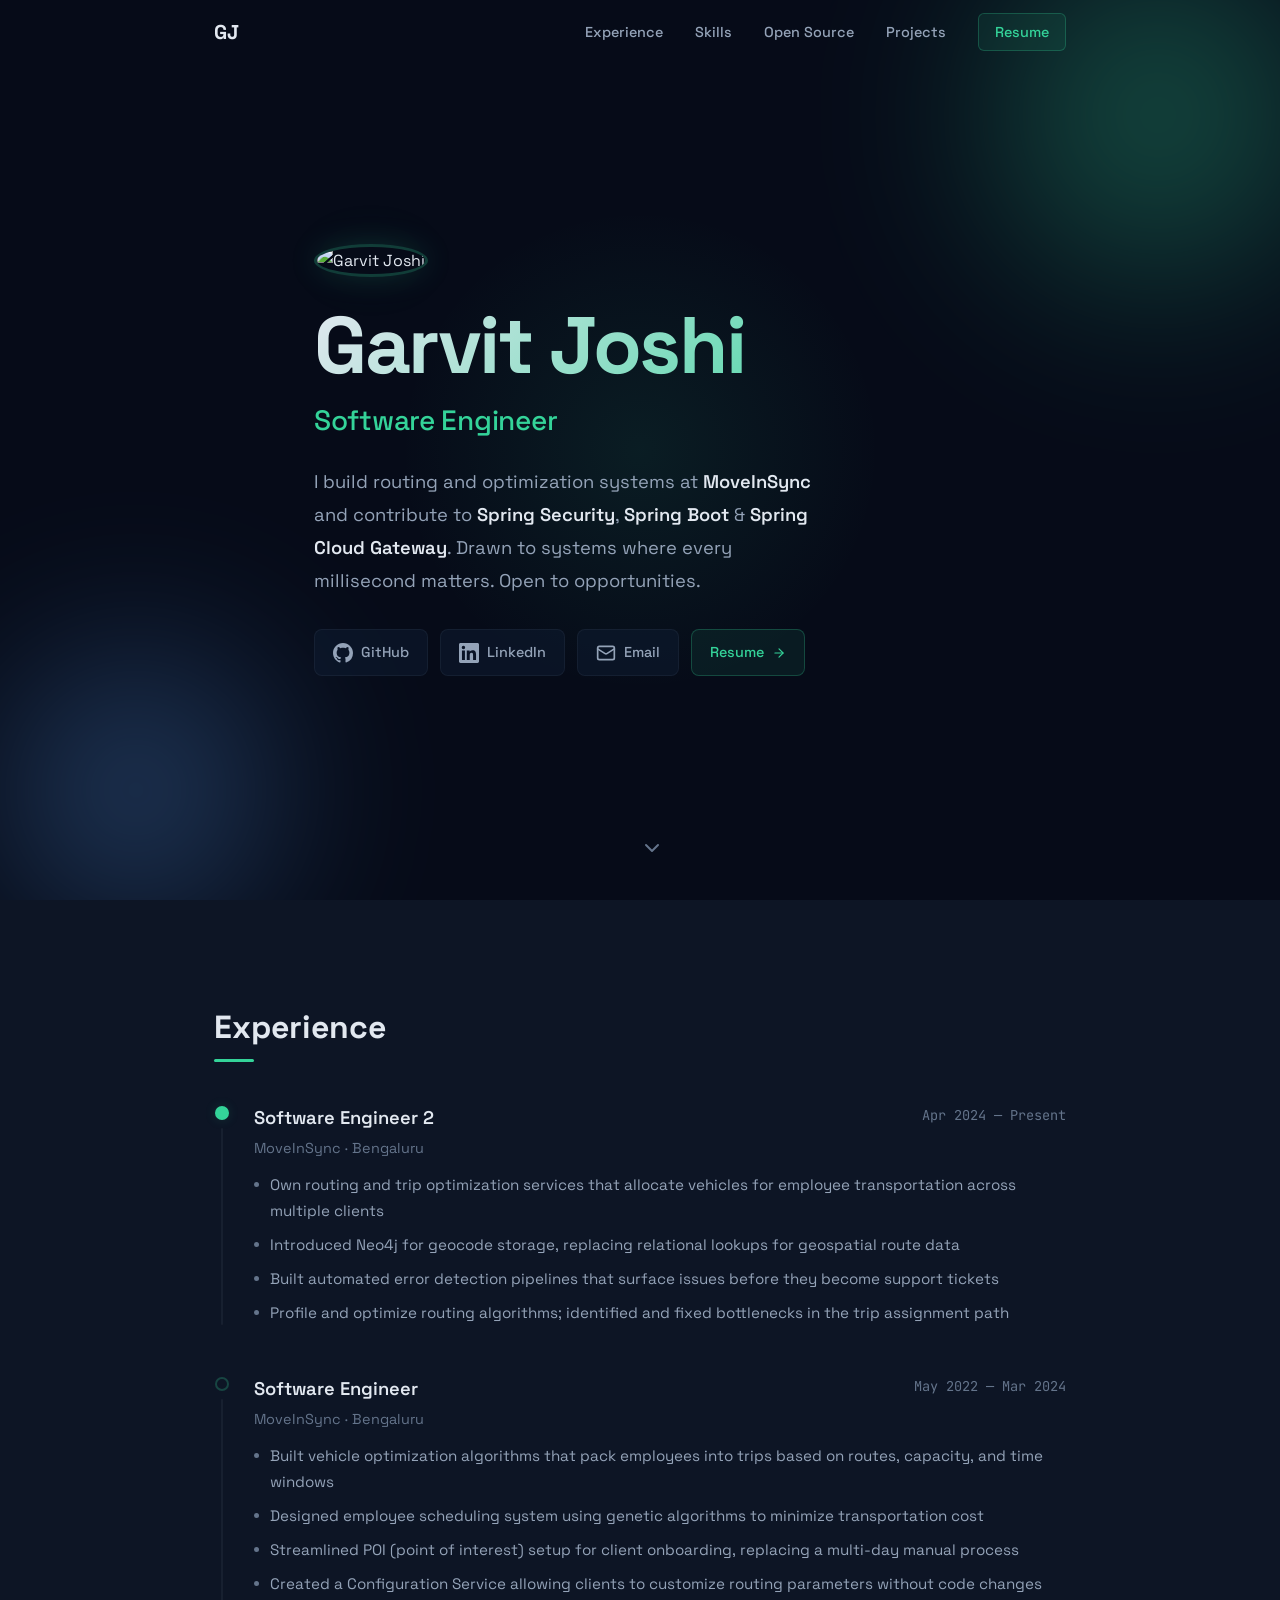
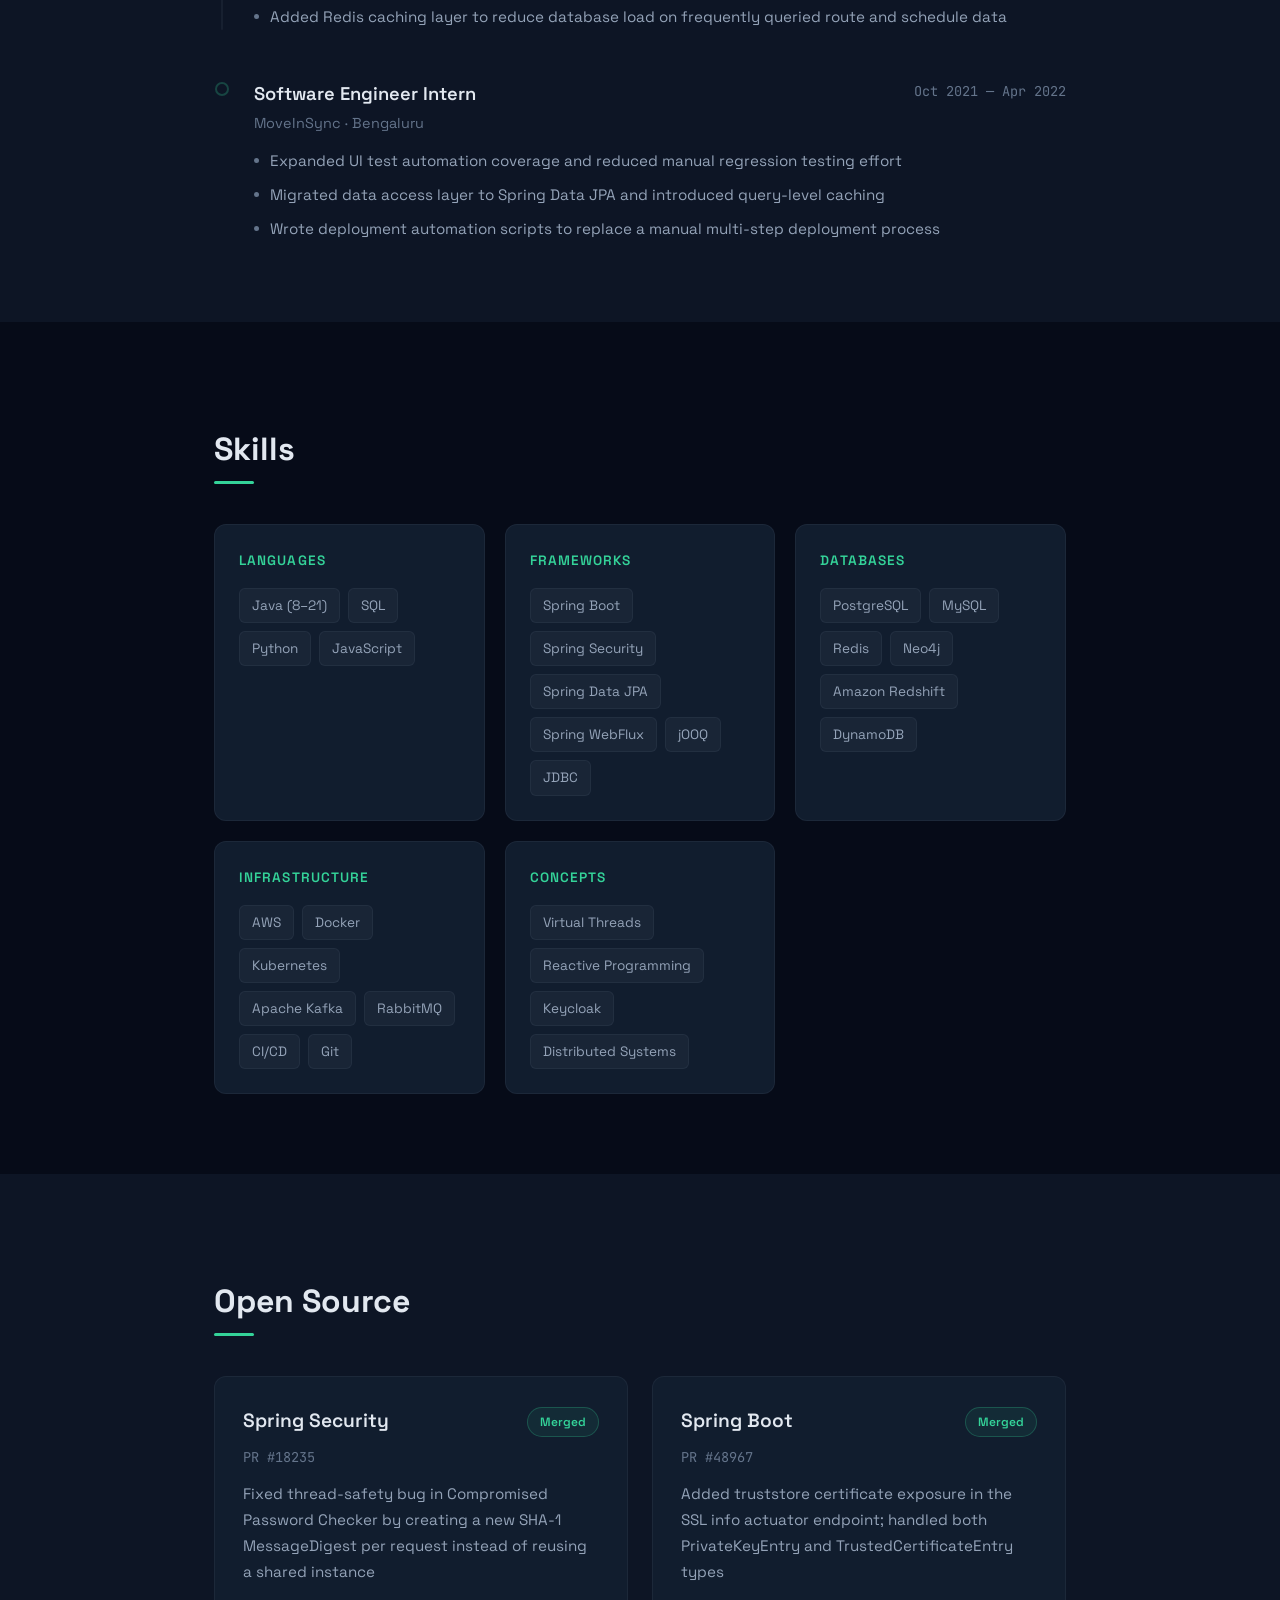
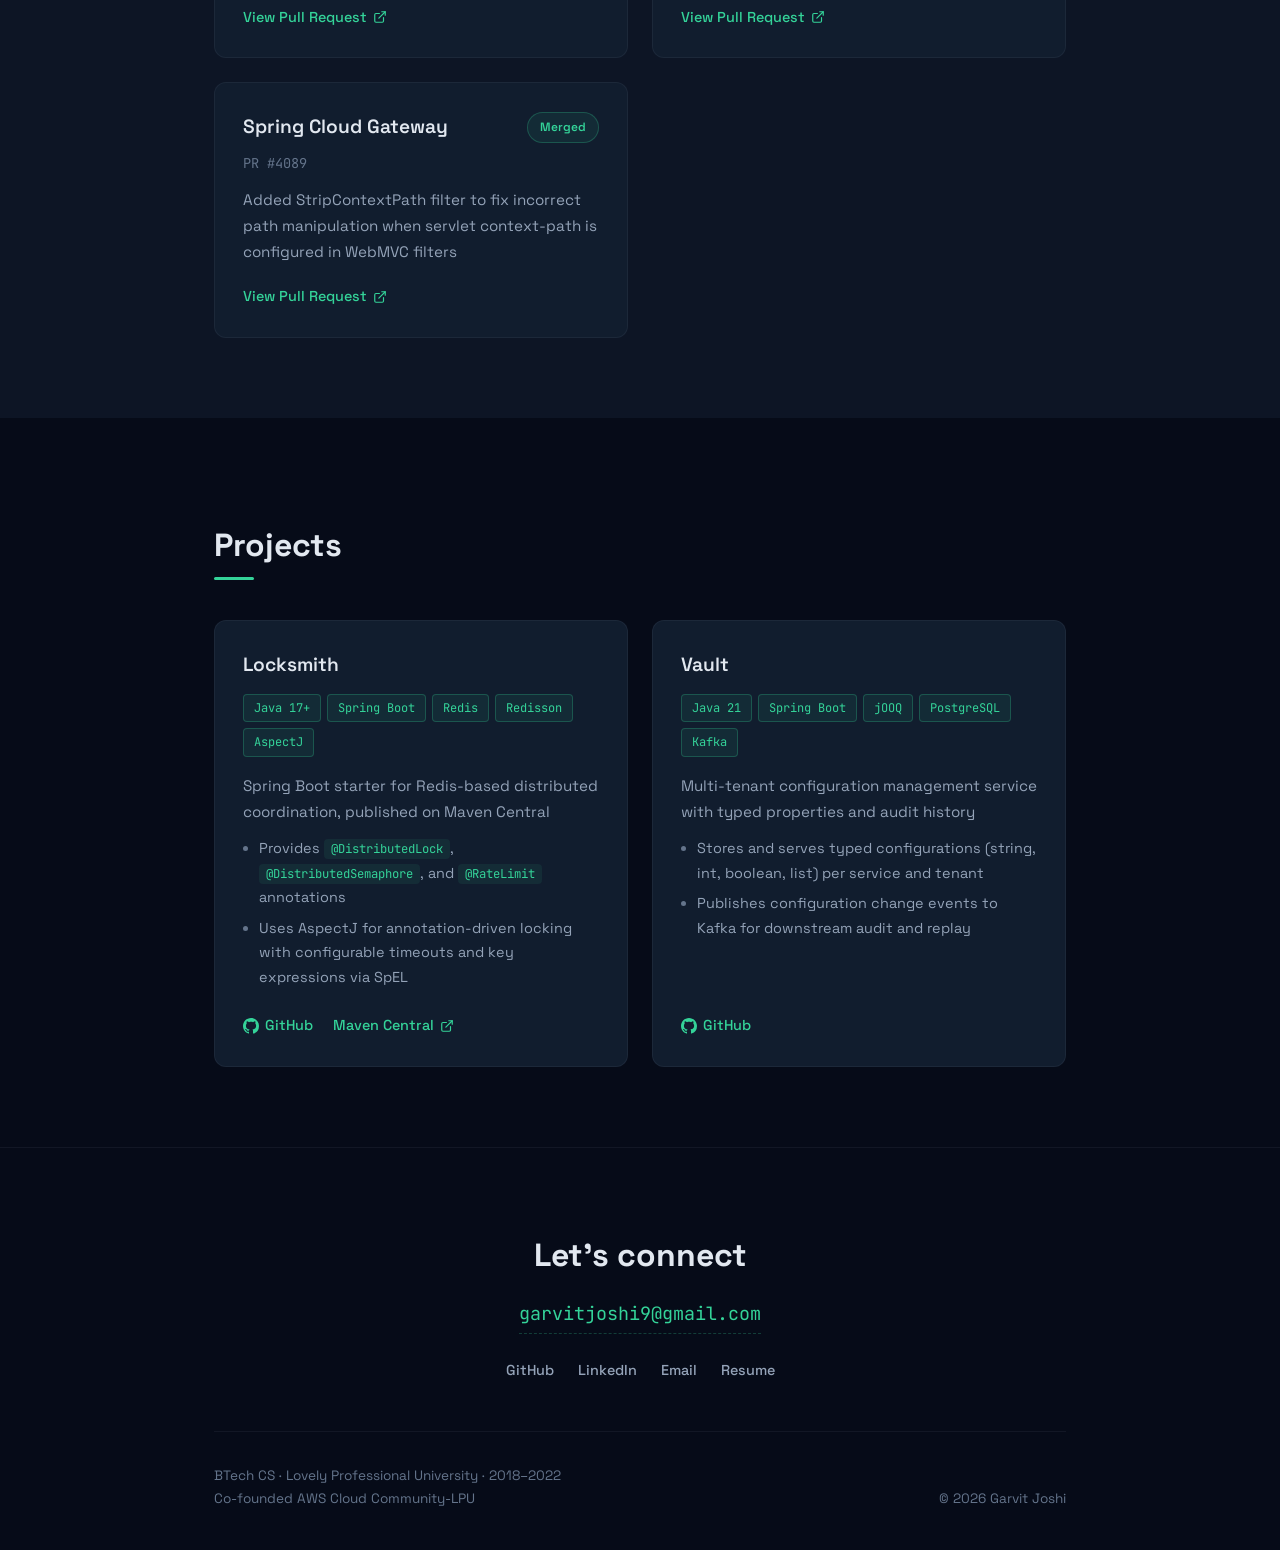
==== index.html @ 8a670320 "Add Spring Cloud Gateway PR #4089 to website and resume Co-Authored-By: Claude Opus 4.6 <noreply@ant" ====
<!DOCTYPE html>
<html lang="en">
<head>
    <meta charset="UTF-8">
    <meta name="viewport" content="width=device-width, initial-scale=1.0">
    <title>Garvit Joshi | Software Engineer</title>
    <meta name="description" content="Software Engineer building routing and optimization systems. Open source contributor to Spring Security, Spring Boot & Spring Cloud Gateway.">
    <meta property="og:title" content="Garvit Joshi | Software Engineer">
    <meta property="og:description" content="Building routing and optimization systems at MoveInSync. Open source contributor to Spring Security, Spring Boot & Spring Cloud Gateway.">
    <meta property="og:type" content="website">
    <meta property="og:url" content="https://garvit-joshi.github.io">
    <link rel="icon" href="images/favicon.svg" type="image/svg+xml">
    <link rel="preconnect" href="https://fonts.googleapis.com">
    <link rel="preconnect" href="https://fonts.gstatic.com" crossorigin>
    <link href="https://fonts.googleapis.com/css2?family=Space+Grotesk:wght@400;500;600;700&family=JetBrains+Mono:wght@400;500&display=swap" rel="stylesheet">
    <link href="/css/Main.css" rel="stylesheet">
</head>
<body>

    <!-- Navigation -->
    <nav id="navbar">
        <div class="nav-inner">
            <a href="#" class="nav-logo">GJ</a>
            <button class="nav-toggle" aria-label="Toggle navigation">
                <span></span>
                <span></span>
                <span></span>
            </button>
            <div class="nav-links">
                <a href="#experience">Experience</a>
                <a href="#skills">Skills</a>
                <a href="#opensource">Open Source</a>
                <a href="#projects">Projects</a>
                <a href="Resume.pdf" class="nav-resume">Resume</a>
            </div>
        </div>
    </nav>

    <!-- Hero -->
    <section id="hero">
        <div class="hero-bg">
            <div class="gradient-orb orb-1"></div>
            <div class="gradient-orb orb-2"></div>
        </div>
        <div class="hero-content">
            <img src="https://avatars.githubusercontent.com/u/55401175?v=4" alt="Garvit Joshi" class="hero-avatar fade-in">
            <h1 class="hero-name fade-in delay-1">Garvit Joshi</h1>
            <h2 class="hero-title fade-in delay-2">Software Engineer</h2>
            <p class="hero-bio fade-in delay-3">
                I build routing and optimization systems at <strong>MoveInSync</strong>
                and contribute to <strong>Spring Security</strong>, <strong>Spring Boot</strong> &amp; <strong>Spring Cloud Gateway</strong>.
                Drawn to systems where every millisecond matters. Open to opportunities.
            </p>
            <div class="hero-links fade-in delay-4">
                <a href="https://github.com/garvit-joshi/" target="_blank" rel="noopener noreferrer" class="hero-link">
                    <svg width="20" height="20" viewBox="0 0 24 24" fill="currentColor"><path d="M12 0C5.37 0 0 5.37 0 12c0 5.31 3.435 9.795 8.205 11.385.6.105.825-.255.825-.57 0-.285-.015-1.23-.015-2.235-3.015.555-3.795-.735-4.035-1.41-.135-.345-.72-1.41-1.23-1.695-.42-.225-1.02-.78-.015-.795.945-.015 1.62.87 1.845 1.23 1.08 1.815 2.805 1.305 3.495.99.105-.78.42-1.305.765-1.605-2.67-.3-5.46-1.335-5.46-5.925 0-1.305.465-2.385 1.23-3.225-.12-.3-.54-1.53.12-3.18 0 0 1.005-.315 3.3 1.23.96-.27 1.98-.405 3-.405s2.04.135 3 .405c2.295-1.56 3.3-1.23 3.3-1.23.66 1.65.24 2.88.12 3.18.765.84 1.23 1.905 1.23 3.225 0 4.605-2.805 5.625-5.475 5.925.435.375.81 1.095.81 2.22 0 1.605-.015 2.895-.015 3.3 0 .315.225.69.825.57A12.02 12.02 0 0024 12c0-6.63-5.37-12-12-12z"/></svg>
                    GitHub
                </a>
                <a href="https://www.linkedin.com/in/garvitjoshi9/" target="_blank" rel="noopener noreferrer" class="hero-link">
                    <svg width="20" height="20" viewBox="0 0 24 24" fill="currentColor"><path d="M20.447 20.452h-3.554v-5.569c0-1.328-.027-3.037-1.852-3.037-1.853 0-2.136 1.445-2.136 2.939v5.667H9.351V9h3.414v1.561h.046c.477-.9 1.637-1.85 3.37-1.85 3.601 0 4.267 2.37 4.267 5.455v6.286zM5.337 7.433a2.062 2.062 0 01-2.063-2.065 2.064 2.064 0 112.063 2.065zm1.782 13.019H3.555V9h3.564v11.452zM22.225 0H1.771C.792 0 0 .774 0 1.729v20.542C0 23.227.792 24 1.771 24h20.451C23.2 24 24 23.227 24 22.271V1.729C24 .774 23.2 0 22.222 0h.003z"/></svg>
                    LinkedIn
                </a>
                <a href="mailto:garvitjoshi9@gmail.com" class="hero-link">
                    <svg width="20" height="20" viewBox="0 0 24 24" fill="none" stroke="currentColor" stroke-width="2" stroke-linecap="round" stroke-linejoin="round"><rect x="2" y="4" width="20" height="16" rx="2"/><path d="m22 7-8.97 5.7a1.94 1.94 0 01-2.06 0L2 7"/></svg>
                    Email
                </a>
                <a href="Resume.pdf" class="hero-link hero-link-accent">
                    Resume
                    <svg width="14" height="14" viewBox="0 0 24 24" fill="none" stroke="currentColor" stroke-width="2" stroke-linecap="round" stroke-linejoin="round"><line x1="5" y1="12" x2="19" y2="12"/><polyline points="12 5 19 12 12 19"/></svg>
                </a>
            </div>
        </div>
        <a href="#experience" class="scroll-indicator fade-in delay-5" aria-label="Scroll down">
            <svg width="24" height="24" viewBox="0 0 24 24" fill="none" stroke="currentColor" stroke-width="2" stroke-linecap="round" stroke-linejoin="round"><polyline points="6 9 12 15 18 9"/></svg>
        </a>
    </section>

    <!-- Experience -->
    <section id="experience">
        <div class="section-inner">
            <h2 class="section-title reveal">Experience</h2>
            <div class="timeline">
                <div class="timeline-item reveal">
                    <div class="timeline-marker">
                        <div class="timeline-dot active"></div>
                        <div class="timeline-line"></div>
                    </div>
                    <div class="timeline-content">
                        <div class="timeline-header">
                            <div>
                                <h3>Software Engineer 2</h3>
                                <p class="timeline-company">MoveInSync &middot; Bengaluru</p>
                            </div>
                            <span class="timeline-date">Apr 2024 &mdash; Present</span>
                        </div>
                        <ul>
                            <li>Own routing and trip optimization services that allocate vehicles for employee transportation across multiple clients</li>
                            <li>Introduced Neo4j for geocode storage, replacing relational lookups for geospatial route data</li>
                            <li>Built automated error detection pipelines that surface issues before they become support tickets</li>
                            <li>Profile and optimize routing algorithms; identified and fixed bottlenecks in the trip assignment path</li>
                        </ul>
                    </div>
                </div>

                <div class="timeline-item reveal">
                    <div class="timeline-marker">
                        <div class="timeline-dot"></div>
                        <div class="timeline-line"></div>
                    </div>
                    <div class="timeline-content">
                        <div class="timeline-header">
                            <div>
                                <h3>Software Engineer</h3>
                                <p class="timeline-company">MoveInSync &middot; Bengaluru</p>
                            </div>
                            <span class="timeline-date">May 2022 &mdash; Mar 2024</span>
                        </div>
                        <ul>
                            <li>Built vehicle optimization algorithms that pack employees into trips based on routes, capacity, and time windows</li>
                            <li>Designed employee scheduling system using genetic algorithms to minimize transportation cost</li>
                            <li>Streamlined POI (point of interest) setup for client onboarding, replacing a multi-day manual process</li>
                            <li>Created a Configuration Service allowing clients to customize routing parameters without code changes</li>
                            <li>Added Redis caching layer to reduce database load on frequently queried route and schedule data</li>
                        </ul>
                    </div>
                </div>

                <div class="timeline-item reveal">
                    <div class="timeline-marker">
                        <div class="timeline-dot"></div>
                    </div>
                    <div class="timeline-content">
                        <div class="timeline-header">
                            <div>
                                <h3>Software Engineer Intern</h3>
                                <p class="timeline-company">MoveInSync &middot; Bengaluru</p>
                            </div>
                            <span class="timeline-date">Oct 2021 &mdash; Apr 2022</span>
                        </div>
                        <ul>
                            <li>Expanded UI test automation coverage and reduced manual regression testing effort</li>
                            <li>Migrated data access layer to Spring Data JPA and introduced query-level caching</li>
                            <li>Wrote deployment automation scripts to replace a manual multi-step deployment process</li>
                        </ul>
                    </div>
                </div>
            </div>
        </div>
    </section>

    <!-- Skills -->
    <section id="skills">
        <div class="section-inner">
            <h2 class="section-title reveal">Skills</h2>
            <div class="skills-grid">
                <div class="skill-card reveal">
                    <h3>Languages</h3>
                    <div class="skill-tags">
                        <span>Java (8&ndash;21)</span>
                        <span>SQL</span>
                        <span>Python</span>
                        <span>JavaScript</span>
                    </div>
                </div>
                <div class="skill-card reveal">
                    <h3>Frameworks</h3>
                    <div class="skill-tags">
                        <span>Spring Boot</span>
                        <span>Spring Security</span>
                        <span>Spring Data JPA</span>
                        <span>Spring WebFlux</span>
                        <span>jOOQ</span>
                        <span>JDBC</span>
                    </div>
                </div>
                <div class="skill-card reveal">
                    <h3>Databases</h3>
                    <div class="skill-tags">
                        <span>PostgreSQL</span>
                        <span>MySQL</span>
                        <span>Redis</span>
                        <span>Neo4j</span>
                        <span>Amazon Redshift</span>
                        <span>DynamoDB</span>
                    </div>
                </div>
                <div class="skill-card reveal">
                    <h3>Infrastructure</h3>
                    <div class="skill-tags">
                        <span>AWS</span>
                        <span>Docker</span>
                        <span>Kubernetes</span>
                        <span>Apache Kafka</span>
                        <span>RabbitMQ</span>
                        <span>CI/CD</span>
                        <span>Git</span>
                    </div>
                </div>
                <div class="skill-card reveal">
                    <h3>Concepts</h3>
                    <div class="skill-tags">
                        <span>Virtual Threads</span>
                        <span>Reactive Programming</span>
                        <span>Keycloak</span>
                        <span>Distributed Systems</span>
                    </div>
                </div>
            </div>
        </div>
    </section>

    <!-- Open Source -->
    <section id="opensource">
        <div class="section-inner">
            <h2 class="section-title reveal">Open Source</h2>
            <div class="oss-grid">
                <div class="oss-card reveal">
                    <div class="oss-header">
                        <h3>Spring Security</h3>
                        <span class="badge badge-merged">Merged</span>
                    </div>
                    <p class="oss-pr">PR #18235</p>
                    <p class="oss-desc">Fixed thread-safety bug in Compromised Password Checker by creating a new SHA-1 MessageDigest per request instead of reusing a shared instance</p>
                    <a href="https://github.com/spring-projects/spring-security/pull/18235" target="_blank" rel="noopener noreferrer" class="card-link">
                        View Pull Request
                        <svg width="14" height="14" viewBox="0 0 24 24" fill="none" stroke="currentColor" stroke-width="2" stroke-linecap="round" stroke-linejoin="round"><path d="M18 13v6a2 2 0 01-2 2H5a2 2 0 01-2-2V8a2 2 0 012-2h6"/><polyline points="15 3 21 3 21 9"/><line x1="10" y1="14" x2="21" y2="3"/></svg>
                    </a>
                </div>
                <div class="oss-card reveal">
                    <div class="oss-header">
                        <h3>Spring Boot</h3>
                        <span class="badge badge-merged">Merged</span>
                    </div>
                    <p class="oss-pr">PR #48967</p>
                    <p class="oss-desc">Added truststore certificate exposure in the SSL info actuator endpoint; handled both PrivateKeyEntry and TrustedCertificateEntry types</p>
                    <a href="https://github.com/spring-projects/spring-boot/pull/48967" target="_blank" rel="noopener noreferrer" class="card-link">
                        View Pull Request
                        <svg width="14" height="14" viewBox="0 0 24 24" fill="none" stroke="currentColor" stroke-width="2" stroke-linecap="round" stroke-linejoin="round"><path d="M18 13v6a2 2 0 01-2 2H5a2 2 0 01-2-2V8a2 2 0 012-2h6"/><polyline points="15 3 21 3 21 9"/><line x1="10" y1="14" x2="21" y2="3"/></svg>
                    </a>
                </div>
                <div class="oss-card reveal">
                    <div class="oss-header">
                        <h3>Spring Cloud Gateway</h3>
                        <span class="badge badge-merged">Merged</span>
                    </div>
                    <p class="oss-pr">PR #4089</p>
                    <p class="oss-desc">Added StripContextPath filter to fix incorrect path manipulation when servlet context-path is configured in WebMVC filters</p>
                    <a href="https://github.com/spring-cloud/spring-cloud-gateway/pull/4089" target="_blank" rel="noopener noreferrer" class="card-link">
                        View Pull Request
                        <svg width="14" height="14" viewBox="0 0 24 24" fill="none" stroke="currentColor" stroke-width="2" stroke-linecap="round" stroke-linejoin="round"><path d="M18 13v6a2 2 0 01-2 2H5a2 2 0 01-2-2V8a2 2 0 012-2h6"/><polyline points="15 3 21 3 21 9"/><line x1="10" y1="14" x2="21" y2="3"/></svg>
                    </a>
                </div>
            </div>
        </div>
    </section>

    <!-- Projects -->
    <section id="projects">
        <div class="section-inner">
            <h2 class="section-title reveal">Projects</h2>
            <div class="projects-grid">
                <div class="project-card reveal">
                    <h3>Locksmith</h3>
                    <div class="project-tech">
                        <span>Java 17+</span>
                        <span>Spring Boot</span>
                        <span>Redis</span>
                        <span>Redisson</span>
                        <span>AspectJ</span>
                    </div>
                    <p>Spring Boot starter for Redis-based distributed coordination, published on Maven Central</p>
                    <ul>
                        <li>Provides <code>@DistributedLock</code>, <code>@DistributedSemaphore</code>, and <code>@RateLimit</code> annotations</li>
                        <li>Uses AspectJ for annotation-driven locking with configurable timeouts and key expressions via SpEL</li>
                    </ul>
                    <div class="project-links">
                        <a href="https://github.com/riido-git/locksmith" target="_blank" rel="noopener noreferrer" class="card-link">
                            <svg width="16" height="16" viewBox="0 0 24 24" fill="currentColor"><path d="M12 0C5.37 0 0 5.37 0 12c0 5.31 3.435 9.795 8.205 11.385.6.105.825-.255.825-.57 0-.285-.015-1.23-.015-2.235-3.015.555-3.795-.735-4.035-1.41-.135-.345-.72-1.41-1.23-1.695-.42-.225-1.02-.78-.015-.795.945-.015 1.62.87 1.845 1.23 1.08 1.815 2.805 1.305 3.495.99.105-.78.42-1.305.765-1.605-2.67-.3-5.46-1.335-5.46-5.925 0-1.305.465-2.385 1.23-3.225-.12-.3-.54-1.53.12-3.18 0 0 1.005-.315 3.3 1.23.96-.27 1.98-.405 3-.405s2.04.135 3 .405c2.295-1.56 3.3-1.23 3.3-1.23.66 1.65.24 2.88.12 3.18.765.84 1.23 1.905 1.23 3.225 0 4.605-2.805 5.625-5.475 5.925.435.375.81 1.095.81 2.22 0 1.605-.015 2.895-.015 3.3 0 .315.225.69.825.57A12.02 12.02 0 0024 12c0-6.63-5.37-12-12-12z"/></svg>
                            GitHub
                        </a>
                        <a href="https://central.sonatype.com/artifact/in.riido/locksmith-spring-boot-starter" target="_blank" rel="noopener noreferrer" class="card-link">
                            Maven Central
                            <svg width="14" height="14" viewBox="0 0 24 24" fill="none" stroke="currentColor" stroke-width="2" stroke-linecap="round" stroke-linejoin="round"><path d="M18 13v6a2 2 0 01-2 2H5a2 2 0 01-2-2V8a2 2 0 012-2h6"/><polyline points="15 3 21 3 21 9"/><line x1="10" y1="14" x2="21" y2="3"/></svg>
                        </a>
                    </div>
                </div>

                <div class="project-card reveal">
                    <h3>Vault</h3>
                    <div class="project-tech">
                        <span>Java 21</span>
                        <span>Spring Boot</span>
                        <span>jOOQ</span>
                        <span>PostgreSQL</span>
                        <span>Kafka</span>
                    </div>
                    <p>Multi-tenant configuration management service with typed properties and audit history</p>
                    <ul>
                        <li>Stores and serves typed configurations (string, int, boolean, list) per service and tenant</li>
                        <li>Publishes configuration change events to Kafka for downstream audit and replay</li>
                    </ul>
                    <div class="project-links">
                        <a href="https://github.com/student-flow/vault" target="_blank" rel="noopener noreferrer" class="card-link">
                            <svg width="16" height="16" viewBox="0 0 24 24" fill="currentColor"><path d="M12 0C5.37 0 0 5.37 0 12c0 5.31 3.435 9.795 8.205 11.385.6.105.825-.255.825-.57 0-.285-.015-1.23-.015-2.235-3.015.555-3.795-.735-4.035-1.41-.135-.345-.72-1.41-1.23-1.695-.42-.225-1.02-.78-.015-.795.945-.015 1.62.87 1.845 1.23 1.08 1.815 2.805 1.305 3.495.99.105-.78.42-1.305.765-1.605-2.67-.3-5.46-1.335-5.46-5.925 0-1.305.465-2.385 1.23-3.225-.12-.3-.54-1.53.12-3.18 0 0 1.005-.315 3.3 1.23.96-.27 1.98-.405 3-.405s2.04.135 3 .405c2.295-1.56 3.3-1.23 3.3-1.23.66 1.65.24 2.88.12 3.18.765.84 1.23 1.905 1.23 3.225 0 4.605-2.805 5.625-5.475 5.925.435.375.81 1.095.81 2.22 0 1.605-.015 2.895-.015 3.3 0 .315.225.69.825.57A12.02 12.02 0 0024 12c0-6.63-5.37-12-12-12z"/></svg>
                            GitHub
                        </a>
                    </div>
                </div>
            </div>
        </div>
    </section>

    <!-- Footer -->
    <footer>
        <div class="section-inner">
            <div class="footer-content reveal">
                <h2>Let's connect</h2>
                <a href="mailto:garvitjoshi9@gmail.com" class="footer-email">garvitjoshi9@gmail.com</a>
                <div class="footer-links">
                    <a href="https://github.com/garvit-joshi/" target="_blank" rel="noopener noreferrer">GitHub</a>
                    <a href="https://www.linkedin.com/in/garvitjoshi9/" target="_blank" rel="noopener noreferrer">LinkedIn</a>
                    <a href="mailto:garvitjoshi9@gmail.com">Email</a>
                    <a href="Resume.pdf">Resume</a>
                </div>
            </div>
            <div class="footer-bottom reveal">
                <div class="footer-info">
                    <p>BTech CS &middot; Lovely Professional University &middot; 2018&ndash;2022</p>
                    <p>Co-founded AWS Cloud Community-LPU</p>
                </div>
                <p class="footer-copy">&copy; 2026 Garvit Joshi</p>
            </div>
        </div>
    </footer>

    <script>
    document.addEventListener('DOMContentLoaded', () => {
        // Scroll-triggered reveal animations
        const observer = new IntersectionObserver((entries) => {
            entries.forEach((entry, i) => {
                if (entry.isIntersecting) {
                    entry.target.style.transitionDelay = `${i * 0.05}s`;
                    entry.target.classList.add('revealed');
                    observer.unobserve(entry.target);
                }
            });
        }, { threshold: 0.1, rootMargin: '0px 0px -40px 0px' });

        document.querySelectorAll('.reveal').forEach(el => observer.observe(el));

        // Nav background on scroll
        const nav = document.getElementById('navbar');
        const onScroll = () => nav.classList.toggle('scrolled', window.scrollY > 50);
        window.addEventListener('scroll', onScroll, { passive: true });
        onScroll();

        // Mobile menu
        const toggle = document.querySelector('.nav-toggle');
        const links = document.querySelector('.nav-links');
        toggle.addEventListener('click', () => {
            toggle.classList.toggle('active');
            links.classList.toggle('open');
            document.body.classList.toggle('menu-open');
        });
        links.querySelectorAll('a').forEach(link => {
            link.addEventListener('click', () => {
                toggle.classList.remove('active');
                links.classList.remove('open');
                document.body.classList.remove('menu-open');
            });
        });

        // Hero mouse-tracking glow
        const hero = document.getElementById('hero');
        hero.addEventListener('mousemove', (e) => {
            const rect = hero.getBoundingClientRect();
            hero.style.setProperty('--mouse-x', `${e.clientX - rect.left}px`);
            hero.style.setProperty('--mouse-y', `${e.clientY - rect.top}px`);
        });

        // Active nav link highlighting
        const sections = document.querySelectorAll('section[id]');
        const navLinks = document.querySelectorAll('.nav-links a[href^="#"]');
        const highlightNav = () => {
            const scrollY = window.scrollY + 100;
            sections.forEach(section => {
                const top = section.offsetTop;
                const height = section.offsetHeight;
                const id = section.getAttribute('id');
                const link = document.querySelector(`.nav-links a[href="#${id}"]`);
                if (link) {
                    link.classList.toggle('active', scrollY >= top && scrollY < top + height);
                }
            });
        };
        window.addEventListener('scroll', highlightNav, { passive: true });
    });
    </script>
</body>
</html>
---- css/Main.css ----
/* ========== CSS Variables ========== */
:root {
    --bg-primary: #060b18;
    --bg-secondary: #0d1525;
    --bg-card: #111d2e;
    --bg-card-hover: #162236;
    --accent: #34d399;
    --accent-hover: #6ee7b7;
    --accent-dim: rgba(52, 211, 153, 0.08);
    --accent-border: rgba(52, 211, 153, 0.25);
    --accent-glow: rgba(52, 211, 153, 0.15);
    --text-primary: #e2e8f0;
    --text-secondary: #94a3b8;
    --text-muted: #64748b;
    --border: rgba(148, 163, 184, 0.08);
    --border-hover: rgba(148, 163, 184, 0.18);
    --font-sans: 'Space Grotesk', system-ui, -apple-system, sans-serif;
    --font-mono: 'JetBrains Mono', 'Fira Code', monospace;
}

/* ========== Reset & Base ========== */
*, *::before, *::after {
    box-sizing: border-box;
    margin: 0;
    padding: 0;
}

html {
    scroll-behavior: smooth;
    scroll-padding-top: 80px;
}

body {
    font-family: var(--font-sans);
    background: var(--bg-primary);
    color: var(--text-primary);
    line-height: 1.7;
    -webkit-font-smoothing: antialiased;
    -moz-osx-font-smoothing: grayscale;
    overflow-x: hidden;
}

body.menu-open {
    overflow: hidden;
}

a {
    color: var(--accent);
    text-decoration: none;
    transition: color 0.2s;
}

a:hover {
    color: var(--accent-hover);
}

ul {
    list-style: none;
}

code {
    font-family: var(--font-mono);
    font-size: 0.85em;
    background: var(--accent-dim);
    color: var(--accent);
    padding: 2px 7px;
    border-radius: 4px;
}

::selection {
    background: var(--accent);
    color: var(--bg-primary);
}

::-webkit-scrollbar {
    width: 8px;
}
::-webkit-scrollbar-track {
    background: var(--bg-primary);
}
::-webkit-scrollbar-thumb {
    background: rgba(148, 163, 184, 0.15);
    border-radius: 4px;
}
::-webkit-scrollbar-thumb:hover {
    background: rgba(148, 163, 184, 0.25);
}

/* ========== Layout ========== */
.section-inner {
    max-width: 900px;
    margin: 0 auto;
    padding: 0 24px;
}

.section-title {
    font-size: 2rem;
    font-weight: 700;
    margin-bottom: 48px;
    position: relative;
    display: inline-block;
}

.section-title::after {
    content: '';
    position: absolute;
    bottom: -8px;
    left: 0;
    width: 40px;
    height: 3px;
    background: var(--accent);
    border-radius: 2px;
}

section {
    padding: 100px 0 80px;
}

/* ========== Navigation ========== */
#navbar {
    position: fixed;
    top: 0;
    left: 0;
    right: 0;
    z-index: 100;
    transition: background 0.3s, box-shadow 0.3s;
}

#navbar.scrolled {
    background: rgba(6, 11, 24, 0.85);
    box-shadow: 0 1px 0 var(--border);
}

#navbar.scrolled::before {
    content: '';
    position: absolute;
    inset: 0;
    backdrop-filter: blur(12px);
    -webkit-backdrop-filter: blur(12px);
    z-index: -1;
}

.nav-inner {
    max-width: 900px;
    margin: 0 auto;
    padding: 0 24px;
    height: 64px;
    display: flex;
    align-items: center;
    justify-content: space-between;
}

.nav-logo {
    font-size: 1.25rem;
    font-weight: 700;
    color: var(--text-primary);
    letter-spacing: -0.02em;
}

.nav-logo:hover {
    color: var(--accent);
}

.nav-links {
    display: flex;
    align-items: center;
    gap: 32px;
}

.nav-links a {
    color: var(--text-secondary);
    font-size: 0.9rem;
    font-weight: 500;
    transition: color 0.2s;
    position: relative;
}

.nav-links a::after {
    content: '';
    position: absolute;
    bottom: -4px;
    left: 0;
    width: 0;
    height: 2px;
    background: var(--accent);
    transition: width 0.2s;
}

.nav-links a:hover,
.nav-links a.active {
    color: var(--text-primary);
}

.nav-links a:hover::after,
.nav-links a.active::after {
    width: 100%;
}

.nav-resume {
    background: var(--accent-dim);
    color: var(--accent) !important;
    padding: 6px 16px;
    border-radius: 6px;
    border: 1px solid var(--accent-border);
}

.nav-resume::after {
    display: none !important;
}

.nav-resume:hover {
    background: var(--accent-glow);
}

.nav-toggle {
    display: none;
    flex-direction: column;
    gap: 5px;
    background: none;
    border: none;
    cursor: pointer;
    padding: 4px;
    z-index: 101;
}

.nav-toggle span {
    display: block;
    width: 22px;
    height: 2px;
    background: var(--text-primary);
    transition: transform 0.3s, opacity 0.3s;
    border-radius: 1px;
}

.nav-toggle.active span:nth-child(1) {
    transform: translateY(7px) rotate(45deg);
}

.nav-toggle.active span:nth-child(2) {
    opacity: 0;
}

.nav-toggle.active span:nth-child(3) {
    transform: translateY(-7px) rotate(-45deg);
}

/* ========== Hero ========== */
#hero {
    min-height: 100vh;
    display: flex;
    align-items: center;
    justify-content: center;
    position: relative;
    overflow: hidden;
    --mouse-x: 50%;
    --mouse-y: 50%;
}

#hero::after {
    content: '';
    position: absolute;
    inset: 0;
    background: radial-gradient(600px circle at var(--mouse-x) var(--mouse-y), var(--accent-glow), transparent 40%);
    pointer-events: none;
    opacity: 0.6;
}

.hero-bg {
    position: absolute;
    inset: 0;
    overflow: hidden;
}

.gradient-orb {
    position: absolute;
    border-radius: 50%;
    filter: blur(80px);
    opacity: 0.4;
}

.orb-1 {
    width: 500px;
    height: 500px;
    background: radial-gradient(circle, var(--accent) 0%, transparent 70%);
    top: -15%;
    right: -10%;
    animation: float-1 12s ease-in-out infinite;
}

.orb-2 {
    width: 400px;
    height: 400px;
    background: radial-gradient(circle, #60a5fa 0%, transparent 70%);
    bottom: -10%;
    left: -5%;
    animation: float-2 15s ease-in-out infinite;
}

@keyframes float-1 {
    0%, 100% { transform: translate(0, 0) scale(1); }
    33% { transform: translate(-30px, 20px) scale(1.05); }
    66% { transform: translate(20px, -15px) scale(0.95); }
}

@keyframes float-2 {
    0%, 100% { transform: translate(0, 0) scale(1); }
    33% { transform: translate(25px, -20px) scale(0.95); }
    66% { transform: translate(-15px, 25px) scale(1.05); }
}

.hero-content {
    position: relative;
    z-index: 1;
    width: 100%;
    max-width: 700px;
    padding: 0 24px;
}

.hero-avatar {
    width: 120px;
    height: 120px;
    border-radius: 50%;
    object-fit: cover;
    border: 3px solid var(--accent-border);
    box-shadow: 0 0 30px var(--accent-glow), 0 0 60px rgba(52, 211, 153, 0.05);
    margin-bottom: 24px;
    transition: transform 0.3s, box-shadow 0.3s;
}

.hero-avatar:hover {
    transform: scale(1.05);
    box-shadow: 0 0 40px var(--accent-glow), 0 0 80px rgba(52, 211, 153, 0.1);
}

.hero-name {
    font-size: clamp(3rem, 8vw, 5rem);
    font-weight: 700;
    letter-spacing: -0.03em;
    line-height: 1.1;
    background: linear-gradient(135deg, var(--text-primary) 0%, var(--accent) 100%);
    -webkit-background-clip: text;
    -webkit-text-fill-color: transparent;
    background-clip: text;
}

.hero-title {
    font-size: clamp(1.25rem, 3vw, 1.75rem);
    font-weight: 500;
    color: var(--accent);
    margin-top: 8px;
    letter-spacing: -0.01em;
}

.hero-bio {
    font-size: 1.15rem;
    color: var(--text-secondary);
    margin-top: 20px;
    max-width: 520px;
    line-height: 1.8;
}

.hero-bio strong {
    color: var(--text-primary);
    font-weight: 600;
}

.hero-links {
    display: flex;
    flex-wrap: wrap;
    gap: 12px;
    margin-top: 32px;
}

.hero-link {
    display: inline-flex;
    align-items: center;
    gap: 8px;
    color: var(--text-secondary);
    padding: 10px 18px;
    border-radius: 8px;
    border: 1px solid var(--border);
    background: rgba(15, 29, 50, 0.5);
    font-size: 0.9rem;
    font-weight: 500;
    transition: all 0.25s;
}

.hero-link:hover {
    color: var(--text-primary);
    border-color: var(--border-hover);
    background: rgba(15, 29, 50, 0.8);
    transform: translateY(-2px);
    box-shadow: 0 4px 12px rgba(0, 0, 0, 0.2);
}

.hero-link-accent {
    background: var(--accent-dim);
    border-color: var(--accent-border);
    color: var(--accent);
}

.hero-link-accent:hover {
    color: var(--accent-hover);
    border-color: var(--accent);
    background: var(--accent-glow);
}

.scroll-indicator {
    position: absolute;
    bottom: 32px;
    left: 50%;
    transform: translateX(-50%);
    color: var(--text-muted);
    animation: bounce 2.5s ease-in-out infinite;
    z-index: 1;
}

.scroll-indicator:hover {
    color: var(--accent);
}

@keyframes bounce {
    0%, 100% { transform: translateX(-50%) translateY(0); }
    50% { transform: translateX(-50%) translateY(10px); }
}

/* ========== Experience ========== */
#experience {
    background: var(--bg-secondary);
}

.timeline {
    position: relative;
}

.timeline-item {
    display: flex;
    gap: 24px;
    padding-bottom: 48px;
}

.timeline-item:last-child {
    padding-bottom: 0;
}

.timeline-marker {
    display: flex;
    flex-direction: column;
    align-items: center;
    flex-shrink: 0;
    width: 16px;
    padding-top: 4px;
}

.timeline-dot {
    width: 14px;
    height: 14px;
    border-radius: 50%;
    border: 2px solid var(--accent-border);
    background: var(--bg-secondary);
    flex-shrink: 0;
    transition: all 0.3s;
}

.timeline-dot.active {
    background: var(--accent);
    border-color: var(--accent);
    box-shadow: 0 0 12px var(--accent-glow);
}

.timeline-line {
    width: 2px;
    flex: 1;
    background: var(--border);
    margin-top: 8px;
    border-radius: 1px;
}

.timeline-content {
    flex: 1;
    min-width: 0;
}

.timeline-header {
    display: flex;
    justify-content: space-between;
    align-items: flex-start;
    gap: 16px;
    margin-bottom: 12px;
}

.timeline-header h3 {
    font-size: 1.15rem;
    font-weight: 600;
    color: var(--text-primary);
}

.timeline-company {
    font-size: 0.9rem;
    color: var(--text-muted);
    margin-top: 2px;
}

.timeline-date {
    font-size: 0.85rem;
    color: var(--text-muted);
    font-family: var(--font-mono);
    white-space: nowrap;
    padding-top: 2px;
}

.timeline-content ul {
    display: flex;
    flex-direction: column;
    gap: 8px;
}

.timeline-content li {
    color: var(--text-secondary);
    font-size: 0.95rem;
    padding-left: 16px;
    position: relative;
}

.timeline-content li::before {
    content: '';
    position: absolute;
    left: 0;
    top: 10px;
    width: 5px;
    height: 5px;
    border-radius: 50%;
    background: var(--text-muted);
}

/* ========== Skills ========== */
.skills-grid {
    display: grid;
    grid-template-columns: repeat(auto-fit, minmax(240px, 1fr));
    gap: 20px;
}

.skill-card {
    background: var(--bg-card);
    border: 1px solid var(--border);
    border-radius: 12px;
    padding: 24px;
    transition: all 0.3s;
}

.skill-card:hover {
    border-color: var(--border-hover);
    background: var(--bg-card-hover);
    transform: translateY(-2px);
    box-shadow: 0 8px 24px rgba(0, 0, 0, 0.2);
}

.skill-card h3 {
    font-size: 0.85rem;
    font-weight: 600;
    color: var(--accent);
    text-transform: uppercase;
    letter-spacing: 0.08em;
    margin-bottom: 16px;
}

.skill-tags {
    display: flex;
    flex-wrap: wrap;
    gap: 8px;
}

.skill-tags span {
    font-size: 0.85rem;
    color: var(--text-secondary);
    background: rgba(148, 163, 184, 0.06);
    padding: 5px 12px;
    border-radius: 6px;
    border: 1px solid var(--border);
    transition: all 0.2s;
}

.skill-card:hover .skill-tags span {
    border-color: var(--border-hover);
}

/* ========== Open Source ========== */
#opensource {
    background: var(--bg-secondary);
}

.oss-grid {
    display: grid;
    grid-template-columns: repeat(auto-fit, minmax(340px, 1fr));
    gap: 24px;
}

.oss-card {
    background: var(--bg-card);
    border: 1px solid var(--border);
    border-radius: 12px;
    padding: 28px;
    transition: all 0.3s;
    display: flex;
    flex-direction: column;
}

.oss-card:hover {
    border-color: var(--accent-border);
    box-shadow: 0 0 30px rgba(52, 211, 153, 0.06);
    transform: translateY(-2px);
}

.oss-header {
    display: flex;
    justify-content: space-between;
    align-items: center;
    margin-bottom: 8px;
}

.oss-header h3 {
    font-size: 1.2rem;
    font-weight: 600;
}

.badge {
    font-size: 0.75rem;
    font-weight: 600;
    padding: 4px 12px;
    border-radius: 20px;
}

.badge-merged {
    background: var(--accent-dim);
    color: var(--accent);
    border: 1px solid var(--accent-border);
}


.oss-pr {
    font-family: var(--font-mono);
    font-size: 0.85rem;
    color: var(--text-muted);
    margin-bottom: 12px;
}

.oss-desc {
    color: var(--text-secondary);
    font-size: 0.95rem;
    flex: 1;
    margin-bottom: 20px;
}

.card-link {
    display: inline-flex;
    align-items: center;
    gap: 6px;
    font-size: 0.9rem;
    font-weight: 500;
    color: var(--accent);
    transition: gap 0.2s, color 0.2s;
}

.card-link:hover {
    gap: 10px;
    color: var(--accent-hover);
}

/* ========== Projects ========== */
.projects-grid {
    display: grid;
    grid-template-columns: repeat(auto-fit, minmax(340px, 1fr));
    gap: 24px;
}

.project-card {
    background: var(--bg-card);
    border: 1px solid var(--border);
    border-radius: 12px;
    padding: 28px;
    transition: all 0.3s;
    display: flex;
    flex-direction: column;
}

.project-card:hover {
    border-color: var(--accent-border);
    box-shadow: 0 0 30px rgba(52, 211, 153, 0.06);
    transform: translateY(-2px);
}

.project-card h3 {
    font-size: 1.2rem;
    font-weight: 600;
    margin-bottom: 12px;
}

.project-tech {
    display: flex;
    flex-wrap: wrap;
    gap: 6px;
    margin-bottom: 16px;
}

.project-tech span {
    font-size: 0.75rem;
    font-family: var(--font-mono);
    color: var(--accent);
    background: var(--accent-dim);
    padding: 3px 10px;
    border-radius: 4px;
    border: 1px solid var(--accent-border);
}

.project-card > p {
    color: var(--text-secondary);
    font-size: 0.95rem;
    margin-bottom: 12px;
}

.project-card ul {
    display: flex;
    flex-direction: column;
    gap: 6px;
    margin-bottom: 20px;
    flex: 1;
}

.project-card li {
    color: var(--text-secondary);
    font-size: 0.9rem;
    padding-left: 16px;
    position: relative;
}

.project-card li::before {
    content: '';
    position: absolute;
    left: 0;
    top: 10px;
    width: 5px;
    height: 5px;
    border-radius: 50%;
    background: var(--text-muted);
}

.project-links {
    display: flex;
    gap: 20px;
    padding-top: 4px;
}

/* ========== Footer ========== */
footer {
    padding: 80px 0 40px;
    border-top: 1px solid var(--border);
}

.footer-content {
    text-align: center;
    margin-bottom: 48px;
}

.footer-content h2 {
    font-size: 2rem;
    font-weight: 700;
    margin-bottom: 12px;
}

.footer-email {
    font-size: 1.15rem;
    font-family: var(--font-mono);
    color: var(--accent);
    display: inline-block;
    margin-bottom: 24px;
    padding: 4px 0;
    border-bottom: 1px dashed var(--accent-border);
}

.footer-email:hover {
    border-bottom-style: solid;
}

.footer-links {
    display: flex;
    justify-content: center;
    gap: 24px;
}

.footer-links a {
    color: var(--text-secondary);
    font-weight: 500;
    font-size: 0.9rem;
}

.footer-links a:hover {
    color: var(--text-primary);
}

.footer-bottom {
    display: flex;
    justify-content: space-between;
    align-items: flex-end;
    padding-top: 32px;
    border-top: 1px solid var(--border);
}

.footer-info p {
    color: var(--text-muted);
    font-size: 0.85rem;
}

.footer-copy {
    color: var(--text-muted);
    font-size: 0.85rem;
}

/* ========== Animations ========== */
.fade-in {
    opacity: 0;
    transform: translateY(20px);
    animation: fadeInUp 0.7s ease forwards;
}

.delay-1 { animation-delay: 0.15s; }
.delay-2 { animation-delay: 0.3s; }
.delay-3 { animation-delay: 0.45s; }
.delay-4 { animation-delay: 0.6s; }
.delay-5 { animation-delay: 0.8s; }

@keyframes fadeInUp {
    to {
        opacity: 1;
        transform: translateY(0);
    }
}

.reveal {
    opacity: 0;
    transform: translateY(24px);
    transition: opacity 0.6s cubic-bezier(0.16, 1, 0.3, 1),
                transform 0.6s cubic-bezier(0.16, 1, 0.3, 1);
}

.reveal.revealed {
    opacity: 1;
    transform: translateY(0);
}

/* ========== Responsive ========== */
@media (max-width: 768px) {
    .nav-toggle {
        display: flex;
    }

    .nav-links {
        position: fixed;
        inset: 0;
        z-index: 100;
        background: rgba(6, 11, 24, 0.97);
        backdrop-filter: blur(16px);
        -webkit-backdrop-filter: blur(16px);
        flex-direction: column;
        justify-content: center;
        align-items: center;
        gap: 24px;
        opacity: 0;
        visibility: hidden;
        transition: opacity 0.3s, visibility 0.3s;
    }

    .nav-links.open {
        opacity: 1;
        visibility: visible;
    }

    .nav-links a {
        font-size: 1.25rem;
    }

    .nav-links a::after {
        display: none;
    }

    section {
        padding: 72px 0 56px;
    }

    .section-title {
        font-size: 1.6rem;
        margin-bottom: 36px;
    }

    .hero-links {
        flex-direction: column;
    }

    .hero-link {
        justify-content: center;
    }

    .timeline-header {
        flex-direction: column;
        gap: 4px;
    }

    .timeline-date {
        font-size: 0.8rem;
    }

    .oss-grid,
    .projects-grid {
        grid-template-columns: 1fr;
    }

    .footer-bottom {
        flex-direction: column;
        align-items: center;
        text-align: center;
        gap: 16px;
    }

    .footer-info {
        text-align: center;
    }
}

@media (max-width: 480px) {
    .hero-name {
        font-size: 2.5rem;
    }

    .hero-bio {
        font-size: 1rem;
    }

    .skills-grid {
        grid-template-columns: 1fr;
    }

    .timeline-item {
        gap: 16px;
    }
}

@media (prefers-reduced-motion: reduce) {
    *, *::before, *::after {
        animation-duration: 0.01ms !important;
        animation-iteration-count: 1 !important;
        transition-duration: 0.01ms !important;
    }

    .reveal {
        opacity: 1;
        transform: none;
    }

    .scroll-indicator {
        animation: none;
    }
}
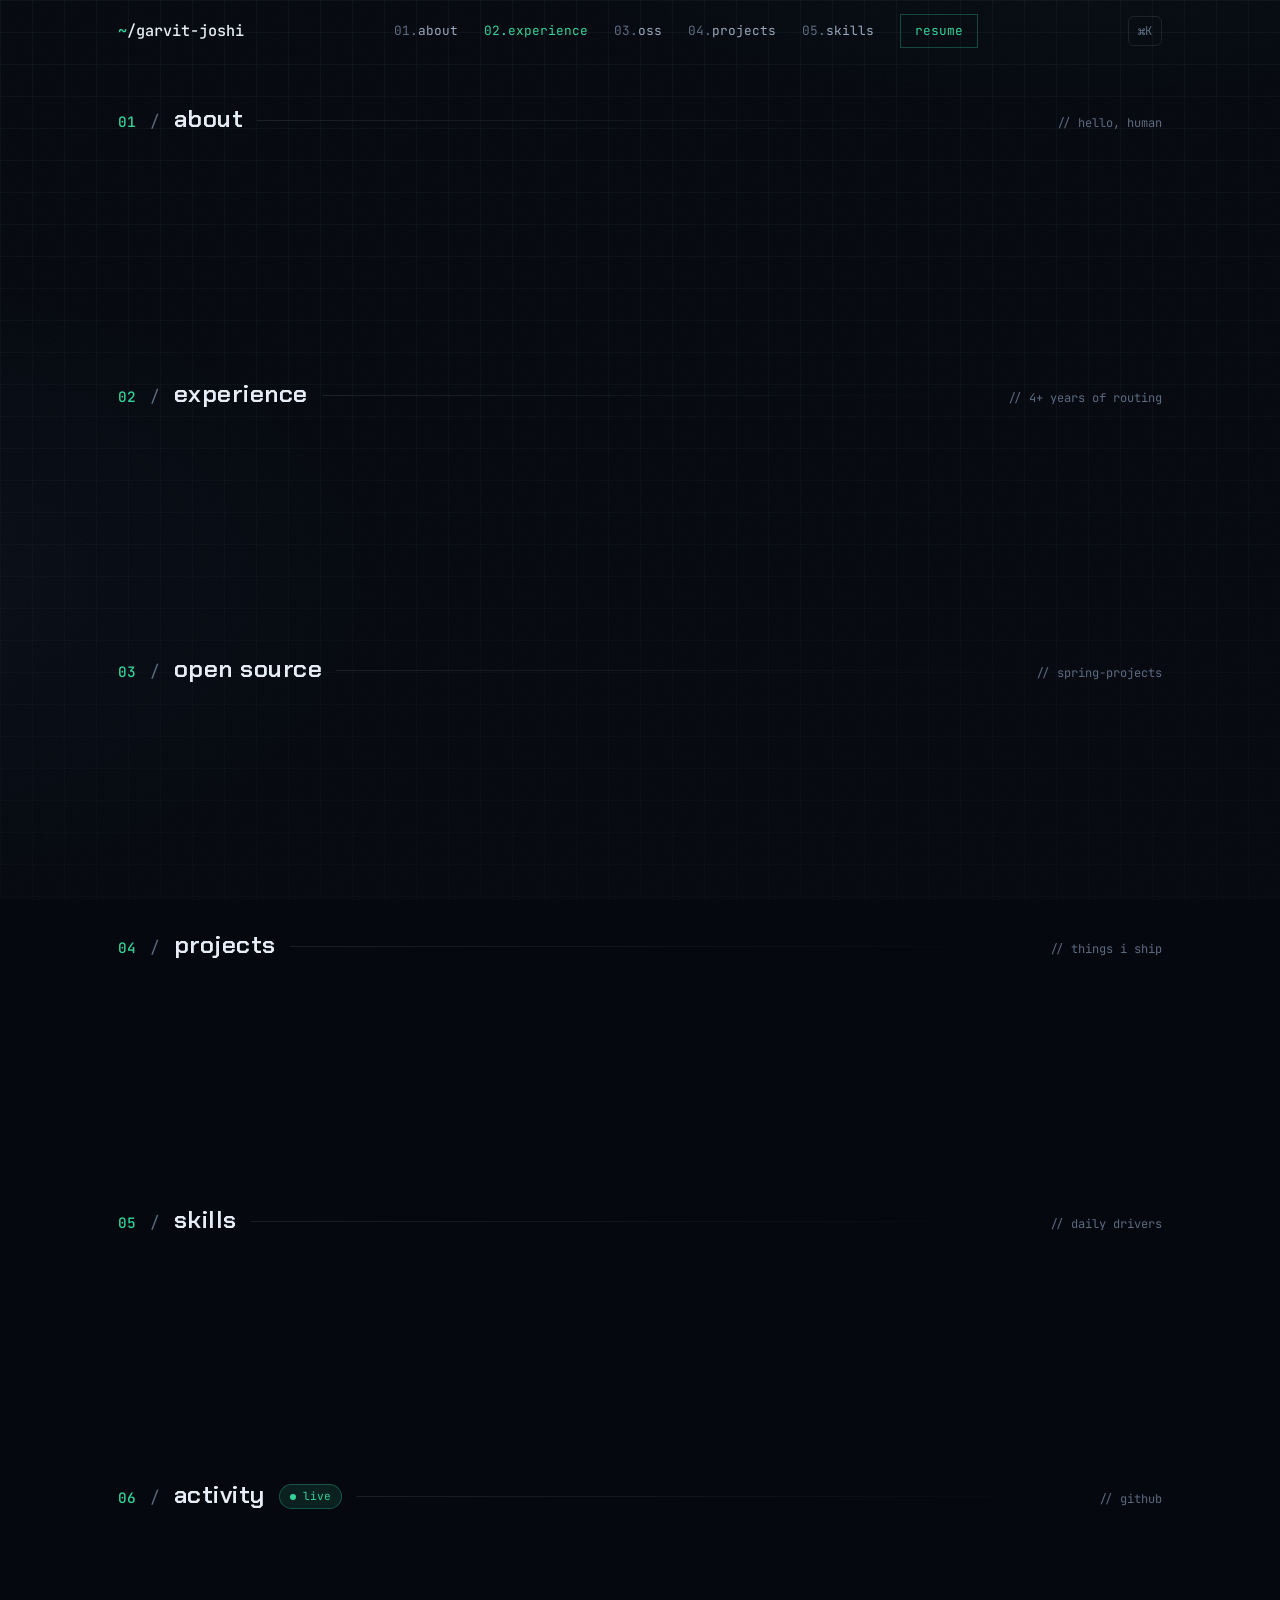
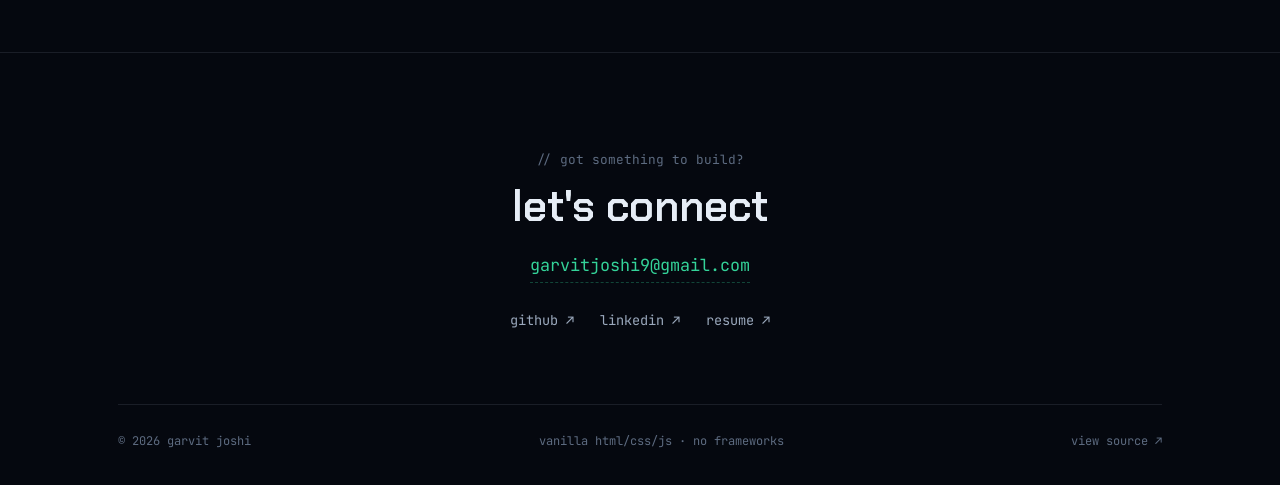
==== commit b0badd07: "feat: console skeleton — tokens, nav, footer, reveal/count-up glue Co-Authored-By: Claude Fable 5 <n" ====
--- a/index.html
+++ b/index.html
@@ -3,398 +3,171 @@
 <head>
     <meta charset="UTF-8">
     <meta name="viewport" content="width=device-width, initial-scale=1.0">
-    <title>Garvit Joshi | Software Engineer</title>
-    <meta name="description" content="Software Engineer building routing and optimization systems. Open source contributor to Spring Security, Spring Boot & Spring Cloud Gateway.">
-    <meta property="og:title" content="Garvit Joshi | Software Engineer">
-    <meta property="og:description" content="Building routing and optimization systems at MoveInSync. Open source contributor to Spring Security, Spring Boot & Spring Cloud Gateway.">
+    <title>Garvit Joshi — Software Engineer</title>
+    <meta name="description" content="Software Engineer building routing and optimization systems at MoveInSync. Open source contributor to Spring Security, Spring Boot & Spring Cloud Gateway.">
+    <meta property="og:title" content="Garvit Joshi — Software Engineer">
+    <meta property="og:description" content="Building routing and optimization systems at MoveInSync. Contributor to Spring Security, Spring Boot & Spring Cloud Gateway.">
     <meta property="og:type" content="website">
     <meta property="og:url" content="https://garvit-joshi.github.io">
+    <meta name="theme-color" content="#05080f">
     <link rel="icon" href="images/favicon.svg" type="image/svg+xml">
     <link rel="preconnect" href="https://fonts.googleapis.com">
     <link rel="preconnect" href="https://fonts.gstatic.com" crossorigin>
-    <link href="https://fonts.googleapis.com/css2?family=Space+Grotesk:wght@400;500;600;700&family=JetBrains+Mono:wght@400;500&display=swap" rel="stylesheet">
-    <link href="/css/Main.css" rel="stylesheet">
+    <link href="https://fonts.googleapis.com/css2?family=Chakra+Petch:wght@500;600;700&family=IBM+Plex+Sans:wght@400;500;600&family=JetBrains+Mono:wght@400;500;600&display=swap" rel="stylesheet">
+    <link href="css/Main.css" rel="stylesheet">
+    <script type="application/ld+json">
+    {
+        "@context": "https://schema.org",
+        "@type": "Person",
+        "name": "Garvit Joshi",
+        "jobTitle": "Software Engineer",
+        "worksFor": { "@type": "Organization", "name": "MoveInSync" },
+        "url": "https://garvit-joshi.github.io",
+        "sameAs": [
+            "https://github.com/garvit-joshi/",
+            "https://www.linkedin.com/in/garvitjoshi9/"
+        ]
+    }
+    </script>
+    <script src="js/sim.js" defer></script>
+    <script src="js/terminal.js" defer></script>
+    <script src="js/main.js" defer></script>
 </head>
 <body>
 
     <!-- Navigation -->
     <nav id="navbar">
         <div class="nav-inner">
-            <a href="#" class="nav-logo">GJ</a>
-            <button class="nav-toggle" aria-label="Toggle navigation">
-                <span></span>
-                <span></span>
-                <span></span>
-            </button>
+            <a href="#top" class="nav-brand"><span class="tilde">~</span>/garvit-joshi</a>
+            <div class="nav-right">
+                <button id="term-chip" class="term-chip" title="Open terminal (⌘K)" aria-label="Open terminal">⌘K</button>
+                <button class="nav-toggle" aria-label="Toggle navigation" aria-expanded="false">
+                    <span></span><span></span><span></span>
+                </button>
+            </div>
             <div class="nav-links">
-                <a href="#experience">Experience</a>
-                <a href="#skills">Skills</a>
-                <a href="#opensource">Open Source</a>
-                <a href="#projects">Projects</a>
-                <a href="Resume.pdf" class="nav-resume">Resume</a>
+                <a href="#about"><span class="num">01.</span>about</a>
+                <a href="#experience"><span class="num">02.</span>experience</a>
+                <a href="#opensource"><span class="num">03.</span>oss</a>
+                <a href="#projects"><span class="num">04.</span>projects</a>
+                <a href="#skills"><span class="num">05.</span>skills</a>
+                <a href="Resume.pdf" class="nav-resume">resume</a>
             </div>
         </div>
     </nav>
 
-    <!-- Hero -->
-    <section id="hero">
-        <div class="hero-bg">
-            <div class="gradient-orb orb-1"></div>
-            <div class="gradient-orb orb-2"></div>
-        </div>
-        <div class="hero-content">
-            <img src="https://avatars.githubusercontent.com/u/55401175?v=4" alt="Garvit Joshi" class="hero-avatar fade-in">
-            <h1 class="hero-name fade-in delay-1">Garvit Joshi</h1>
-            <h2 class="hero-title fade-in delay-2">Software Engineer</h2>
-            <p class="hero-bio fade-in delay-3">
-                I build routing and optimization systems at <strong>MoveInSync</strong>
-                and contribute to <strong>Spring Security</strong>, <strong>Spring Boot</strong> &amp; <strong>Spring Cloud Gateway</strong>.
-                Drawn to systems where every millisecond matters. Open to opportunities.
-            </p>
-            <div class="hero-links fade-in delay-4">
-                <a href="https://github.com/garvit-joshi/" target="_blank" rel="noopener noreferrer" class="hero-link">
-                    <svg width="20" height="20" viewBox="0 0 24 24" fill="currentColor"><path d="M12 0C5.37 0 0 5.37 0 12c0 5.31 3.435 9.795 8.205 11.385.6.105.825-.255.825-.57 0-.285-.015-1.23-.015-2.235-3.015.555-3.795-.735-4.035-1.41-.135-.345-.72-1.41-1.23-1.695-.42-.225-1.02-.78-.015-.795.945-.015 1.62.87 1.845 1.23 1.08 1.815 2.805 1.305 3.495.99.105-.78.42-1.305.765-1.605-2.67-.3-5.46-1.335-5.46-5.925 0-1.305.465-2.385 1.23-3.225-.12-.3-.54-1.53.12-3.18 0 0 1.005-.315 3.3 1.23.96-.27 1.98-.405 3-.405s2.04.135 3 .405c2.295-1.56 3.3-1.23 3.3-1.23.66 1.65.24 2.88.12 3.18.765.84 1.23 1.905 1.23 3.225 0 4.605-2.805 5.625-5.475 5.925.435.375.81 1.095.81 2.22 0 1.605-.015 2.895-.015 3.3 0 .315.225.69.825.57A12.02 12.02 0 0024 12c0-6.63-5.37-12-12-12z"/></svg>
-                    GitHub
-                </a>
-                <a href="https://www.linkedin.com/in/garvitjoshi9/" target="_blank" rel="noopener noreferrer" class="hero-link">
-                    <svg width="20" height="20" viewBox="0 0 24 24" fill="currentColor"><path d="M20.447 20.452h-3.554v-5.569c0-1.328-.027-3.037-1.852-3.037-1.853 0-2.136 1.445-2.136 2.939v5.667H9.351V9h3.414v1.561h.046c.477-.9 1.637-1.85 3.37-1.85 3.601 0 4.267 2.37 4.267 5.455v6.286zM5.337 7.433a2.062 2.062 0 01-2.063-2.065 2.064 2.064 0 112.063 2.065zm1.782 13.019H3.555V9h3.564v11.452zM22.225 0H1.771C.792 0 0 .774 0 1.729v20.542C0 23.227.792 24 1.771 24h20.451C23.2 24 24 23.227 24 22.271V1.729C24 .774 23.2 0 22.222 0h.003z"/></svg>
-                    LinkedIn
-                </a>
-                <a href="mailto:garvitjoshi9@gmail.com" class="hero-link">
-                    <svg width="20" height="20" viewBox="0 0 24 24" fill="none" stroke="currentColor" stroke-width="2" stroke-linecap="round" stroke-linejoin="round"><rect x="2" y="4" width="20" height="16" rx="2"/><path d="m22 7-8.97 5.7a1.94 1.94 0 01-2.06 0L2 7"/></svg>
-                    Email
-                </a>
-                <a href="Resume.pdf" class="hero-link hero-link-accent">
-                    Resume
-                    <svg width="14" height="14" viewBox="0 0 24 24" fill="none" stroke="currentColor" stroke-width="2" stroke-linecap="round" stroke-linejoin="round"><line x1="5" y1="12" x2="19" y2="12"/><polyline points="12 5 19 12 12 19"/></svg>
-                </a>
+    <main id="top">
+
+        <!-- Hero -->
+        <section id="hero">
+            <div class="wrap">
+                <!-- content:hero -->
             </div>
-        </div>
-        <a href="#experience" class="scroll-indicator fade-in delay-5" aria-label="Scroll down">
-            <svg width="24" height="24" viewBox="0 0 24 24" fill="none" stroke="currentColor" stroke-width="2" stroke-linecap="round" stroke-linejoin="round"><polyline points="6 9 12 15 18 9"/></svg>
-        </a>
-    </section>
+        </section>
 
-    <!-- Experience -->
-    <section id="experience">
-        <div class="section-inner">
-            <h2 class="section-title reveal">Experience</h2>
-            <div class="timeline">
-                <div class="timeline-item reveal">
-                    <div class="timeline-marker">
-                        <div class="timeline-dot active"></div>
-                        <div class="timeline-line"></div>
-                    </div>
-                    <div class="timeline-content">
-                        <div class="timeline-header">
-                            <div>
-                                <h3>Software Engineer 2</h3>
-                                <p class="timeline-company">MoveInSync &middot; Bengaluru</p>
-                            </div>
-                            <span class="timeline-date">Apr 2024 &mdash; Present</span>
-                        </div>
-                        <ul>
-                            <li>Own routing and trip optimization services that allocate vehicles for employee transportation across multiple clients</li>
-                            <li>Introduced Neo4j for geocode storage, replacing relational lookups for geospatial route data</li>
-                            <li>Built automated error detection pipelines that surface issues before they become support tickets</li>
-                            <li>Profile and optimize routing algorithms; identified and fixed bottlenecks in the trip assignment path</li>
-                        </ul>
-                    </div>
-                </div>
+        <!-- 01 / about -->
+        <section id="about" class="sec">
+            <div class="wrap">
+                <header class="sec-head reveal">
+                    <span class="sec-no">01</span><span class="sec-slash">/</span>
+                    <h2>about</h2>
+                    <span class="sec-rule" aria-hidden="true"></span>
+                    <span class="sec-cmt" aria-hidden="true">// hello, human</span>
+                </header>
+                <!-- content:about -->
+            </div>
+        </section>
 
-                <div class="timeline-item reveal">
-                    <div class="timeline-marker">
-                        <div class="timeline-dot"></div>
-                        <div class="timeline-line"></div>
-                    </div>
-                    <div class="timeline-content">
-                        <div class="timeline-header">
-                            <div>
-                                <h3>Software Engineer</h3>
-                                <p class="timeline-company">MoveInSync &middot; Bengaluru</p>
-                            </div>
-                            <span class="timeline-date">May 2022 &mdash; Mar 2024</span>
-                        </div>
-                        <ul>
-                            <li>Built vehicle optimization algorithms that pack employees into trips based on routes, capacity, and time windows</li>
-                            <li>Designed employee scheduling system using genetic algorithms to minimize transportation cost</li>
-                            <li>Streamlined POI (point of interest) setup for client onboarding, replacing a multi-day manual process</li>
-                            <li>Created a Configuration Service allowing clients to customize routing parameters without code changes</li>
-                            <li>Added Redis caching layer to reduce database load on frequently queried route and schedule data</li>
-                        </ul>
-                    </div>
-                </div>
+        <!-- 02 / experience -->
+        <section id="experience" class="sec">
+            <div class="wrap">
+                <header class="sec-head reveal">
+                    <span class="sec-no">02</span><span class="sec-slash">/</span>
+                    <h2>experience</h2>
+                    <span class="sec-rule" aria-hidden="true"></span>
+                    <span class="sec-cmt" aria-hidden="true">// 4+ years of routing</span>
+                </header>
+                <!-- content:experience -->
+            </div>
+        </section>
 
-                <div class="timeline-item reveal">
-                    <div class="timeline-marker">
-                        <div class="timeline-dot"></div>
-                    </div>
-                    <div class="timeline-content">
-                        <div class="timeline-header">
-                            <div>
-                                <h3>Software Engineer Intern</h3>
-                                <p class="timeline-company">MoveInSync &middot; Bengaluru</p>
-                            </div>
-                            <span class="timeline-date">Oct 2021 &mdash; Apr 2022</span>
-                        </div>
-                        <ul>
-                            <li>Expanded UI test automation coverage and reduced manual regression testing effort</li>
-                            <li>Migrated data access layer to Spring Data JPA and introduced query-level caching</li>
-                            <li>Wrote deployment automation scripts to replace a manual multi-step deployment process</li>
-                        </ul>
-                    </div>
+        <!-- 03 / open source -->
+        <section id="opensource" class="sec">
+            <div class="wrap">
+                <header class="sec-head reveal">
+                    <span class="sec-no">03</span><span class="sec-slash">/</span>
+                    <h2>open source</h2>
+                    <span class="sec-rule" aria-hidden="true"></span>
+                    <span class="sec-cmt" aria-hidden="true">// spring-projects</span>
+                </header>
+                <!-- content:opensource -->
+            </div>
+        </section>
+
+        <!-- 04 / projects -->
+        <section id="projects" class="sec">
+            <div class="wrap">
+                <header class="sec-head reveal">
+                    <span class="sec-no">04</span><span class="sec-slash">/</span>
+                    <h2>projects</h2>
+                    <span class="sec-rule" aria-hidden="true"></span>
+                    <span class="sec-cmt" aria-hidden="true">// things i ship</span>
+                </header>
+                <!-- content:projects -->
+            </div>
+        </section>
+
+        <!-- 05 / skills -->
+        <section id="skills" class="sec">
+            <div class="wrap">
+                <header class="sec-head reveal">
+                    <span class="sec-no">05</span><span class="sec-slash">/</span>
+                    <h2>skills</h2>
+                    <span class="sec-rule" aria-hidden="true"></span>
+                    <span class="sec-cmt" aria-hidden="true">// daily drivers</span>
+                </header>
+                <!-- content:skills -->
+            </div>
+        </section>
+
+        <!-- 06 / activity -->
+        <section id="activity" class="sec">
+            <div class="wrap">
+                <header class="sec-head reveal">
+                    <span class="sec-no">06</span><span class="sec-slash">/</span>
+                    <h2>activity</h2>
+                    <span class="live-badge" aria-label="live data"><span class="pulse" aria-hidden="true"></span>live</span>
+                    <span class="sec-rule" aria-hidden="true"></span>
+                    <span class="sec-cmt" aria-hidden="true">// github</span>
+                </header>
+                <!-- content:activity -->
+            </div>
+        </section>
+
+    </main>
+
+    <!-- Contact / Footer -->
+    <footer id="contact">
+        <div class="wrap">
+            <div class="footer-cta reveal">
+                <p class="footer-kicker">// got something to build?</p>
+                <h2>let's connect</h2>
+                <a href="mailto:garvitjoshi9@gmail.com" class="footer-email">garvitjoshi9@gmail.com</a>
+                <div class="footer-links">
+                    <a href="https://github.com/garvit-joshi/" target="_blank" rel="noopener noreferrer">github ↗</a>
+                    <a href="https://www.linkedin.com/in/garvitjoshi9/" target="_blank" rel="noopener noreferrer">linkedin ↗</a>
+                    <a href="Resume.pdf">resume ↗</a>
                 </div>
             </div>
-        </div>
-    </section>
-
-    <!-- Skills -->
-    <section id="skills">
-        <div class="section-inner">
-            <h2 class="section-title reveal">Skills</h2>
-            <div class="skills-grid">
-                <div class="skill-card reveal">
-                    <h3>Languages</h3>
-                    <div class="skill-tags">
-                        <span>Java (8&ndash;21)</span>
-                        <span>SQL</span>
-                        <span>Python</span>
-                        <span>JavaScript</span>
-                    </div>
-                </div>
-                <div class="skill-card reveal">
-                    <h3>Frameworks</h3>
-                    <div class="skill-tags">
-                        <span>Spring Boot</span>
-                        <span>Spring Security</span>
-                        <span>Spring Data JPA</span>
-                        <span>Spring WebFlux</span>
-                        <span>jOOQ</span>
-                        <span>JDBC</span>
-                    </div>
-                </div>
-                <div class="skill-card reveal">
-                    <h3>Databases</h3>
-                    <div class="skill-tags">
-                        <span>PostgreSQL</span>
-                        <span>MySQL</span>
-                        <span>Redis</span>
-                        <span>Neo4j</span>
-                        <span>Amazon Redshift</span>
-                        <span>DynamoDB</span>
-                    </div>
-                </div>
-                <div class="skill-card reveal">
-                    <h3>Infrastructure</h3>
-                    <div class="skill-tags">
-                        <span>AWS</span>
-                        <span>Docker</span>
-                        <span>Kubernetes</span>
-                        <span>Apache Kafka</span>
-                        <span>RabbitMQ</span>
-                        <span>CI/CD</span>
-                        <span>Git</span>
-                    </div>
-                </div>
-                <div class="skill-card reveal">
-                    <h3>Concepts</h3>
-                    <div class="skill-tags">
-                        <span>Virtual Threads</span>
-                        <span>Reactive Programming</span>
-                        <span>Keycloak</span>
-                        <span>Distributed Systems</span>
-                    </div>
-                </div>
-            </div>
-        </div>
-    </section>
-
-    <!-- Open Source -->
-    <section id="opensource">
-        <div class="section-inner">
-            <h2 class="section-title reveal">Open Source</h2>
-            <div class="oss-grid">
-                <div class="oss-card reveal">
-                    <div class="oss-header">
-                        <h3>Spring Security</h3>
-                        <span class="badge badge-merged">Merged</span>
-                    </div>
-                    <p class="oss-pr">PR #18235</p>
-                    <p class="oss-desc">Fixed thread-safety bug in Compromised Password Checker by creating a new SHA-1 MessageDigest per request instead of reusing a shared instance</p>
-                    <a href="https://github.com/spring-projects/spring-security/pull/18235" target="_blank" rel="noopener noreferrer" class="card-link">
-                        View Pull Request
-                        <svg width="14" height="14" viewBox="0 0 24 24" fill="none" stroke="currentColor" stroke-width="2" stroke-linecap="round" stroke-linejoin="round"><path d="M18 13v6a2 2 0 01-2 2H5a2 2 0 01-2-2V8a2 2 0 012-2h6"/><polyline points="15 3 21 3 21 9"/><line x1="10" y1="14" x2="21" y2="3"/></svg>
-                    </a>
-                </div>
-                <div class="oss-card reveal">
-                    <div class="oss-header">
-                        <h3>Spring Boot</h3>
-                        <span class="badge badge-merged">Merged</span>
-                    </div>
-                    <p class="oss-pr">PR #48967</p>
-                    <p class="oss-desc">Added truststore certificate exposure in the SSL info actuator endpoint; handled both PrivateKeyEntry and TrustedCertificateEntry types</p>
-                    <a href="https://github.com/spring-projects/spring-boot/pull/48967" target="_blank" rel="noopener noreferrer" class="card-link">
-                        View Pull Request
-                        <svg width="14" height="14" viewBox="0 0 24 24" fill="none" stroke="currentColor" stroke-width="2" stroke-linecap="round" stroke-linejoin="round"><path d="M18 13v6a2 2 0 01-2 2H5a2 2 0 01-2-2V8a2 2 0 012-2h6"/><polyline points="15 3 21 3 21 9"/><line x1="10" y1="14" x2="21" y2="3"/></svg>
-                    </a>
-                </div>
-                <div class="oss-card reveal">
-                    <div class="oss-header">
-                        <h3>Spring Cloud Gateway</h3>
-                        <span class="badge badge-merged">Merged</span>
-                    </div>
-                    <p class="oss-pr">PR #4089</p>
-                    <p class="oss-desc">Added StripContextPath filter to fix incorrect path manipulation when servlet context-path is configured in WebMVC filters</p>
-                    <a href="https://github.com/spring-cloud/spring-cloud-gateway/pull/4089" target="_blank" rel="noopener noreferrer" class="card-link">
-                        View Pull Request
-                        <svg width="14" height="14" viewBox="0 0 24 24" fill="none" stroke="currentColor" stroke-width="2" stroke-linecap="round" stroke-linejoin="round"><path d="M18 13v6a2 2 0 01-2 2H5a2 2 0 01-2-2V8a2 2 0 012-2h6"/><polyline points="15 3 21 3 21 9"/><line x1="10" y1="14" x2="21" y2="3"/></svg>
-                    </a>
-                </div>
-            </div>
-        </div>
-    </section>
-
-    <!-- Projects -->
-    <section id="projects">
-        <div class="section-inner">
-            <h2 class="section-title reveal">Projects</h2>
-            <div class="projects-grid">
-                <div class="project-card reveal">
-                    <h3>Locksmith</h3>
-                    <div class="project-tech">
-                        <span>Java 17+</span>
-                        <span>Spring Boot</span>
-                        <span>Redis</span>
-                        <span>Redisson</span>
-                        <span>AspectJ</span>
-                    </div>
-                    <p>Spring Boot starter for Redis-based distributed coordination, published on Maven Central</p>
-                    <ul>
-                        <li>Provides <code>@DistributedLock</code>, <code>@DistributedSemaphore</code>, and <code>@RateLimit</code> annotations</li>
-                        <li>Uses AspectJ for annotation-driven locking with configurable timeouts and key expressions via SpEL</li>
-                    </ul>
-                    <div class="project-links">
-                        <a href="https://github.com/riido-git/locksmith" target="_blank" rel="noopener noreferrer" class="card-link">
-                            <svg width="16" height="16" viewBox="0 0 24 24" fill="currentColor"><path d="M12 0C5.37 0 0 5.37 0 12c0 5.31 3.435 9.795 8.205 11.385.6.105.825-.255.825-.57 0-.285-.015-1.23-.015-2.235-3.015.555-3.795-.735-4.035-1.41-.135-.345-.72-1.41-1.23-1.695-.42-.225-1.02-.78-.015-.795.945-.015 1.62.87 1.845 1.23 1.08 1.815 2.805 1.305 3.495.99.105-.78.42-1.305.765-1.605-2.67-.3-5.46-1.335-5.46-5.925 0-1.305.465-2.385 1.23-3.225-.12-.3-.54-1.53.12-3.18 0 0 1.005-.315 3.3 1.23.96-.27 1.98-.405 3-.405s2.04.135 3 .405c2.295-1.56 3.3-1.23 3.3-1.23.66 1.65.24 2.88.12 3.18.765.84 1.23 1.905 1.23 3.225 0 4.605-2.805 5.625-5.475 5.925.435.375.81 1.095.81 2.22 0 1.605-.015 2.895-.015 3.3 0 .315.225.69.825.57A12.02 12.02 0 0024 12c0-6.63-5.37-12-12-12z"/></svg>
-                            GitHub
-                        </a>
-                        <a href="https://central.sonatype.com/artifact/in.riido/locksmith-spring-boot-starter" target="_blank" rel="noopener noreferrer" class="card-link">
-                            Maven Central
-                            <svg width="14" height="14" viewBox="0 0 24 24" fill="none" stroke="currentColor" stroke-width="2" stroke-linecap="round" stroke-linejoin="round"><path d="M18 13v6a2 2 0 01-2 2H5a2 2 0 01-2-2V8a2 2 0 012-2h6"/><polyline points="15 3 21 3 21 9"/><line x1="10" y1="14" x2="21" y2="3"/></svg>
-                        </a>
-                    </div>
-                </div>
-
-                <div class="project-card reveal">
-                    <h3>Vault</h3>
-                    <div class="project-tech">
-                        <span>Java 21</span>
-                        <span>Spring Boot</span>
-                        <span>jOOQ</span>
-                        <span>PostgreSQL</span>
-                        <span>Kafka</span>
-                    </div>
-                    <p>Multi-tenant configuration management service with typed properties and audit history</p>
-                    <ul>
-                        <li>Stores and serves typed configurations (string, int, boolean, list) per service and tenant</li>
-                        <li>Publishes configuration change events to Kafka for downstream audit and replay</li>
-                    </ul>
-                    <div class="project-links">
-                        <a href="https://github.com/student-flow/vault" target="_blank" rel="noopener noreferrer" class="card-link">
-                            <svg width="16" height="16" viewBox="0 0 24 24" fill="currentColor"><path d="M12 0C5.37 0 0 5.37 0 12c0 5.31 3.435 9.795 8.205 11.385.6.105.825-.255.825-.57 0-.285-.015-1.23-.015-2.235-3.015.555-3.795-.735-4.035-1.41-.135-.345-.72-1.41-1.23-1.695-.42-.225-1.02-.78-.015-.795.945-.015 1.62.87 1.845 1.23 1.08 1.815 2.805 1.305 3.495.99.105-.78.42-1.305.765-1.605-2.67-.3-5.46-1.335-5.46-5.925 0-1.305.465-2.385 1.23-3.225-.12-.3-.54-1.53.12-3.18 0 0 1.005-.315 3.3 1.23.96-.27 1.98-.405 3-.405s2.04.135 3 .405c2.295-1.56 3.3-1.23 3.3-1.23.66 1.65.24 2.88.12 3.18.765.84 1.23 1.905 1.23 3.225 0 4.605-2.805 5.625-5.475 5.925.435.375.81 1.095.81 2.22 0 1.605-.015 2.895-.015 3.3 0 .315.225.69.825.57A12.02 12.02 0 0024 12c0-6.63-5.37-12-12-12z"/></svg>
-                            GitHub
-                        </a>
-                    </div>
-                </div>
-            </div>
-        </div>
-    </section>
-
-    <!-- Footer -->
-    <footer>
-        <div class="section-inner">
-            <div class="footer-content reveal">
-                <h2>Let's connect</h2>
-                <a href="mailto:garvitjoshi9@gmail.com" class="footer-email">garvitjoshi9@gmail.com</a>
-                <div class="footer-links">
-                    <a href="https://github.com/garvit-joshi/" target="_blank" rel="noopener noreferrer">GitHub</a>
-                    <a href="https://www.linkedin.com/in/garvitjoshi9/" target="_blank" rel="noopener noreferrer">LinkedIn</a>
-                    <a href="mailto:garvitjoshi9@gmail.com">Email</a>
-                    <a href="Resume.pdf">Resume</a>
-                </div>
-            </div>
-            <div class="footer-bottom reveal">
-                <div class="footer-info">
-                    <p>BTech CS &middot; Lovely Professional University &middot; 2018&ndash;2022</p>
-                    <p>Co-founded AWS Cloud Community-LPU</p>
-                </div>
-                <p class="footer-copy">&copy; 2026 Garvit Joshi</p>
+            <div class="footer-bottom">
+                <span>© 2026 garvit joshi</span>
+                <span class="footer-stack">vanilla html/css/js · no frameworks</span>
+                <a href="https://github.com/garvit-joshi/garvit-joshi.github.io" target="_blank" rel="noopener noreferrer">view source ↗</a>
             </div>
         </div>
     </footer>
 
-    <script>
-    document.addEventListener('DOMContentLoaded', () => {
-        // Scroll-triggered reveal animations
-        const observer = new IntersectionObserver((entries) => {
-            entries.forEach((entry, i) => {
-                if (entry.isIntersecting) {
-                    entry.target.style.transitionDelay = `${i * 0.05}s`;
-                    entry.target.classList.add('revealed');
-                    observer.unobserve(entry.target);
-                }
-            });
-        }, { threshold: 0.1, rootMargin: '0px 0px -40px 0px' });
+    <!-- terminal:mount -->
 
-        document.querySelectorAll('.reveal').forEach(el => observer.observe(el));
-
-        // Nav background on scroll
-        const nav = document.getElementById('navbar');
-        const onScroll = () => nav.classList.toggle('scrolled', window.scrollY > 50);
-        window.addEventListener('scroll', onScroll, { passive: true });
-        onScroll();
-
-        // Mobile menu
-        const toggle = document.querySelector('.nav-toggle');
-        const links = document.querySelector('.nav-links');
-        toggle.addEventListener('click', () => {
-            toggle.classList.toggle('active');
-            links.classList.toggle('open');
-            document.body.classList.toggle('menu-open');
-        });
-        links.querySelectorAll('a').forEach(link => {
-            link.addEventListener('click', () => {
-                toggle.classList.remove('active');
-                links.classList.remove('open');
-                document.body.classList.remove('menu-open');
-            });
-        });
-
-        // Hero mouse-tracking glow
-        const hero = document.getElementById('hero');
-        hero.addEventListener('mousemove', (e) => {
-            const rect = hero.getBoundingClientRect();
-            hero.style.setProperty('--mouse-x', `${e.clientX - rect.left}px`);
-            hero.style.setProperty('--mouse-y', `${e.clientY - rect.top}px`);
-        });
-
-        // Active nav link highlighting
-        const sections = document.querySelectorAll('section[id]');
-        const navLinks = document.querySelectorAll('.nav-links a[href^="#"]');
-        const highlightNav = () => {
-            const scrollY = window.scrollY + 100;
-            sections.forEach(section => {
-                const top = section.offsetTop;
-                const height = section.offsetHeight;
-                const id = section.getAttribute('id');
-                const link = document.querySelector(`.nav-links a[href="#${id}"]`);
-                if (link) {
-                    link.classList.toggle('active', scrollY >= top && scrollY < top + height);
-                }
-            });
-        };
-        window.addEventListener('scroll', highlightNav, { passive: true });
-    });
-    </script>
 </body>
 </html>
--- a/css/Main.css
+++ b/css/Main.css
@@ -1,24 +1,31 @@
-/* ========== CSS Variables ========== */
+/* ============================================================
+   garvit-joshi.github.io — systems console
+   ============================================================ */
+
+/* ---------- tokens ---------- */
 :root {
-    --bg-primary: #060b18;
-    --bg-secondary: #0d1525;
-    --bg-card: #111d2e;
-    --bg-card-hover: #162236;
-    --accent: #34d399;
-    --accent-hover: #6ee7b7;
-    --accent-dim: rgba(52, 211, 153, 0.08);
-    --accent-border: rgba(52, 211, 153, 0.25);
-    --accent-glow: rgba(52, 211, 153, 0.15);
-    --text-primary: #e2e8f0;
-    --text-secondary: #94a3b8;
-    --text-muted: #64748b;
-    --border: rgba(148, 163, 184, 0.08);
-    --border-hover: rgba(148, 163, 184, 0.18);
-    --font-sans: 'Space Grotesk', system-ui, -apple-system, sans-serif;
-    --font-mono: 'JetBrains Mono', 'Fira Code', monospace;
-}
-
-/* ========== Reset & Base ========== */
+    --bg: #05080f;
+    --bg-raise: #0a101c;
+    --bg-card: #0d1524;
+    --ink: #e6edf6;
+    --ink-2: #9aa8bc;
+    --ink-3: #5d6b80;
+    --green: #34d399;
+    --green-bright: #6ee7b7;
+    --green-soft: rgba(52, 211, 153, 0.12);
+    --green-line: rgba(52, 211, 153, 0.3);
+    --green-glow: rgba(52, 211, 153, 0.14);
+    --sky: #60a5fa;
+    --violet: #a78bfa;
+    --amber: #fbbf24;
+    --line: rgba(154, 168, 188, 0.14);
+    --line-soft: rgba(154, 168, 188, 0.055);
+    --disp: 'Chakra Petch', 'IBM Plex Sans', sans-serif;
+    --sans: 'IBM Plex Sans', system-ui, sans-serif;
+    --mono: 'JetBrains Mono', 'SFMono-Regular', monospace;
+}
+
+/* ---------- reset / base ---------- */
 *, *::before, *::after {
     box-sizing: border-box;
     margin: 0;
@@ -27,96 +34,261 @@
 
 html {
     scroll-behavior: smooth;
-    scroll-padding-top: 80px;
+    scroll-padding-top: 76px;
 }
 
 body {
-    font-family: var(--font-sans);
-    background: var(--bg-primary);
-    color: var(--text-primary);
+    font-family: var(--sans);
+    background:
+        radial-gradient(1100px 520px at 82% -10%, rgba(52, 211, 153, 0.055), transparent 60%),
+        radial-gradient(900px 520px at -12% 28%, rgba(96, 165, 250, 0.045), transparent 60%),
+        var(--bg);
+    color: var(--ink);
     line-height: 1.7;
+    font-size: 16px;
     -webkit-font-smoothing: antialiased;
     -moz-osx-font-smoothing: grayscale;
     overflow-x: hidden;
 }
 
+/* graph-paper grid */
+body::before {
+    content: '';
+    position: fixed;
+    inset: 0;
+    z-index: -2;
+    pointer-events: none;
+    background:
+        linear-gradient(var(--line-soft) 1px, transparent 1px),
+        linear-gradient(90deg, var(--line-soft) 1px, transparent 1px);
+    background-size: 32px 32px;
+    -webkit-mask-image: linear-gradient(180deg, #000 0%, rgba(0, 0, 0, 0.45) 100%);
+    mask-image: linear-gradient(180deg, #000 0%, rgba(0, 0, 0, 0.45) 100%);
+}
+
+/* film grain */
+body::after {
+    content: '';
+    position: fixed;
+    inset: 0;
+    z-index: -1;
+    pointer-events: none;
+    opacity: 0.035;
+    background-image: url("data:image/svg+xml,%3Csvg%20xmlns='http://www.w3.org/2000/svg'%20width='160'%20height='160'%3E%3Cfilter%20id='n'%3E%3CfeTurbulence%20type='fractalNoise'%20baseFrequency='0.9'%20numOctaves='2'/%3E%3CfeColorMatrix%20type='saturate'%20values='0'/%3E%3C/filter%3E%3Crect%20width='100%25'%20height='100%25'%20filter='url(%23n)'/%3E%3C/svg%3E");
+}
+
 body.menu-open {
     overflow: hidden;
 }
 
+h1, h2, h3 {
+    font-family: var(--disp);
+    font-weight: 600;
+    line-height: 1.2;
+}
+
 a {
-    color: var(--accent);
+    color: var(--green);
     text-decoration: none;
     transition: color 0.2s;
 }
 
 a:hover {
-    color: var(--accent-hover);
+    color: var(--green-bright);
 }
 
 ul {
     list-style: none;
 }
 
+button {
+    font: inherit;
+    color: inherit;
+    background: none;
+    border: none;
+    cursor: pointer;
+}
+
 code {
-    font-family: var(--font-mono);
+    font-family: var(--mono);
     font-size: 0.85em;
-    background: var(--accent-dim);
-    color: var(--accent);
+    background: var(--green-soft);
+    color: var(--green);
     padding: 2px 7px;
     border-radius: 4px;
 }
 
 ::selection {
-    background: var(--accent);
-    color: var(--bg-primary);
+    background: var(--green);
+    color: var(--bg);
 }
 
 ::-webkit-scrollbar {
-    width: 8px;
+    width: 9px;
 }
 ::-webkit-scrollbar-track {
-    background: var(--bg-primary);
+    background: var(--bg);
 }
 ::-webkit-scrollbar-thumb {
-    background: rgba(148, 163, 184, 0.15);
-    border-radius: 4px;
+    background: rgba(154, 168, 188, 0.18);
+    border-radius: 5px;
 }
 ::-webkit-scrollbar-thumb:hover {
-    background: rgba(148, 163, 184, 0.25);
-}
-
-/* ========== Layout ========== */
-.section-inner {
-    max-width: 900px;
+    background: rgba(154, 168, 188, 0.3);
+}
+
+:focus-visible {
+    outline: 2px solid var(--green);
+    outline-offset: 2px;
+    border-radius: 2px;
+}
+
+/* ---------- layout ---------- */
+.wrap {
+    max-width: 1100px;
     margin: 0 auto;
-    padding: 0 24px;
-}
-
-.section-title {
-    font-size: 2rem;
-    font-weight: 700;
-    margin-bottom: 48px;
+    padding: 0 28px;
+}
+
+.sec {
+    padding: 104px 0 88px;
+}
+
+.sec-head {
+    display: flex;
+    align-items: baseline;
+    gap: 14px;
+    margin-bottom: 52px;
+}
+
+.sec-no {
+    font-family: var(--mono);
+    font-size: 0.9rem;
+    font-weight: 500;
+    color: var(--green);
+}
+
+.sec-slash {
+    font-family: var(--mono);
+    color: var(--ink-3);
+}
+
+.sec-head h2 {
+    font-size: 1.55rem;
+    font-weight: 600;
+    letter-spacing: 0.02em;
+    color: var(--ink);
+    white-space: nowrap;
+}
+
+.sec-rule {
+    flex: 1;
+    height: 1px;
+    background: linear-gradient(90deg, var(--line), transparent);
+    transform: translateY(-6px);
+}
+
+.sec-cmt {
+    font-family: var(--mono);
+    font-size: 0.75rem;
+    color: var(--ink-3);
+    white-space: nowrap;
+}
+
+/* live badge (activity header) */
+.live-badge {
+    display: inline-flex;
+    align-items: center;
+    gap: 7px;
+    font-family: var(--mono);
+    font-size: 0.7rem;
+    color: var(--green);
+    border: 1px solid var(--green-line);
+    background: var(--green-soft);
+    border-radius: 99px;
+    padding: 2px 10px;
+    transform: translateY(-3px);
+}
+
+.pulse {
+    width: 6px;
+    height: 6px;
+    border-radius: 50%;
+    background: var(--green);
+    box-shadow: 0 0 0 0 rgba(52, 211, 153, 0.55);
+    animation: pulse 2.2s ease-out infinite;
+    flex-shrink: 0;
+}
+
+@keyframes pulse {
+    0% { box-shadow: 0 0 0 0 rgba(52, 211, 153, 0.55); }
+    70% { box-shadow: 0 0 0 7px rgba(52, 211, 153, 0); }
+    100% { box-shadow: 0 0 0 0 rgba(52, 211, 153, 0); }
+}
+
+/* ---------- bracket-tick panel motif ---------- */
+.panel {
     position: relative;
-    display: inline-block;
-}
-
-.section-title::after {
+    border: 1px solid var(--line);
+    background: linear-gradient(180deg, rgba(13, 21, 36, 0.92), rgba(10, 16, 28, 0.7));
+    transition: border-color 0.3s, transform 0.3s, box-shadow 0.3s;
+}
+
+.panel::before,
+.panel::after,
+.panel > .tick::before,
+.panel > .tick::after {
     content: '';
     position: absolute;
-    bottom: -8px;
-    left: 0;
-    width: 40px;
-    height: 3px;
-    background: var(--accent);
-    border-radius: 2px;
-}
-
-section {
-    padding: 100px 0 80px;
-}
-
-/* ========== Navigation ========== */
+    width: 9px;
+    height: 9px;
+    border: 0 solid var(--green-line);
+    transition: border-color 0.3s;
+    pointer-events: none;
+}
+
+.panel::before {
+    top: -1px;
+    left: -1px;
+    border-top-width: 2px;
+    border-left-width: 2px;
+}
+
+.panel::after {
+    bottom: -1px;
+    right: -1px;
+    border-bottom-width: 2px;
+    border-right-width: 2px;
+}
+
+.panel > .tick::before {
+    top: -1px;
+    right: -1px;
+    border-top-width: 2px;
+    border-right-width: 2px;
+}
+
+.panel > .tick::after {
+    bottom: -1px;
+    left: -1px;
+    border-bottom-width: 2px;
+    border-left-width: 2px;
+}
+
+.panel:hover {
+    border-color: rgba(52, 211, 153, 0.28);
+    transform: translateY(-2px);
+    box-shadow: 0 14px 38px rgba(0, 0, 0, 0.35), 0 0 24px rgba(52, 211, 153, 0.05);
+}
+
+.panel:hover::before,
+.panel:hover::after,
+.panel:hover > .tick::before,
+.panel:hover > .tick::after {
+    border-color: var(--green);
+}
+
+/* ---------- navigation ---------- */
 #navbar {
     position: fixed;
     top: 0;
@@ -127,109 +299,122 @@
 }
 
 #navbar.scrolled {
-    background: rgba(6, 11, 24, 0.85);
-    box-shadow: 0 1px 0 var(--border);
+    background: rgba(5, 8, 15, 0.82);
+    box-shadow: 0 1px 0 var(--line);
 }
 
 #navbar.scrolled::before {
     content: '';
     position: absolute;
     inset: 0;
-    backdrop-filter: blur(12px);
-    -webkit-backdrop-filter: blur(12px);
+    backdrop-filter: blur(14px);
+    -webkit-backdrop-filter: blur(14px);
     z-index: -1;
 }
 
 .nav-inner {
-    max-width: 900px;
+    max-width: 1100px;
     margin: 0 auto;
-    padding: 0 24px;
-    height: 64px;
+    padding: 0 28px;
+    height: 62px;
     display: flex;
     align-items: center;
     justify-content: space-between;
-}
-
-.nav-logo {
-    font-size: 1.25rem;
-    font-weight: 700;
-    color: var(--text-primary);
-    letter-spacing: -0.02em;
-}
-
-.nav-logo:hover {
-    color: var(--accent);
+    gap: 18px;
+}
+
+.nav-brand {
+    font-family: var(--mono);
+    font-size: 0.95rem;
+    font-weight: 500;
+    color: var(--ink);
+    white-space: nowrap;
+}
+
+.nav-brand .tilde {
+    color: var(--green);
+}
+
+.nav-brand:hover {
+    color: var(--green);
 }
 
 .nav-links {
     display: flex;
     align-items: center;
-    gap: 32px;
+    gap: 26px;
 }
 
 .nav-links a {
-    color: var(--text-secondary);
-    font-size: 0.9rem;
-    font-weight: 500;
+    font-family: var(--mono);
+    font-size: 0.8rem;
+    color: var(--ink-2);
     transition: color 0.2s;
-    position: relative;
-}
-
-.nav-links a::after {
-    content: '';
-    position: absolute;
-    bottom: -4px;
-    left: 0;
-    width: 0;
-    height: 2px;
-    background: var(--accent);
-    transition: width 0.2s;
+}
+
+.nav-links a .num {
+    color: var(--ink-3);
+    transition: color 0.2s;
 }
 
 .nav-links a:hover,
 .nav-links a.active {
-    color: var(--text-primary);
-}
-
-.nav-links a:hover::after,
-.nav-links a.active::after {
-    width: 100%;
+    color: var(--green);
+}
+
+.nav-links a:hover .num,
+.nav-links a.active .num {
+    color: var(--green);
 }
 
 .nav-resume {
-    background: var(--accent-dim);
-    color: var(--accent) !important;
-    padding: 6px 16px;
+    border: 1px solid var(--green-line);
+    color: var(--green) !important;
+    padding: 5px 14px;
+    background: transparent;
+    transition: background 0.2s;
+}
+
+.nav-resume:hover {
+    background: var(--green-soft);
+}
+
+.nav-right {
+    display: flex;
+    align-items: center;
+    gap: 12px;
+    order: 3;
+}
+
+.term-chip {
+    font-family: var(--mono);
+    font-size: 0.75rem;
+    color: var(--ink-3);
+    border: 1px solid var(--line);
     border-radius: 6px;
-    border: 1px solid var(--accent-border);
-}
-
-.nav-resume::after {
-    display: none !important;
-}
-
-.nav-resume:hover {
-    background: var(--accent-glow);
+    padding: 4px 9px;
+    transition: color 0.2s, border-color 0.2s;
+}
+
+.term-chip:hover {
+    color: var(--green);
+    border-color: var(--green-line);
 }
 
 .nav-toggle {
     display: none;
     flex-direction: column;
     gap: 5px;
-    background: none;
-    border: none;
-    cursor: pointer;
-    padding: 4px;
-    z-index: 101;
+    padding: 6px 4px;
+    z-index: 102;
 }
 
 .nav-toggle span {
     display: block;
     width: 22px;
     height: 2px;
-    background: var(--text-primary);
+    background: var(--ink);
     transition: transform 0.3s, opacity 0.3s;
-    border-radius: 1px;
 }
 
 .nav-toggle.active span:nth-child(1) {
@@ -244,602 +429,86 @@
     transform: translateY(-7px) rotate(-45deg);
 }
 
-/* ========== Hero ========== */
-#hero {
-    min-height: 100vh;
+/* ---------- footer ---------- */
+footer {
+    border-top: 1px solid var(--line);
+    padding: 96px 0 34px;
+}
+
+.footer-cta {
+    text-align: center;
+    margin-bottom: 72px;
+}
+
+.footer-kicker {
+    font-family: var(--mono);
+    font-size: 0.8rem;
+    color: var(--ink-3);
+    margin-bottom: 10px;
+}
+
+.footer-cta h2 {
+    font-size: clamp(1.9rem, 4.5vw, 2.7rem);
+    margin-bottom: 18px;
+}
+
+.footer-email {
+    font-family: var(--mono);
+    font-size: 1.05rem;
+    display: inline-block;
+    margin-bottom: 26px;
+    padding-bottom: 2px;
+    border-bottom: 1px dashed var(--green-line);
+}
+
+.footer-email:hover {
+    border-bottom-style: solid;
+}
+
+.footer-links {
     display: flex;
-    align-items: center;
     justify-content: center;
-    position: relative;
-    overflow: hidden;
-    --mouse-x: 50%;
-    --mouse-y: 50%;
-}
-
-#hero::after {
-    content: '';
-    position: absolute;
-    inset: 0;
-    background: radial-gradient(600px circle at var(--mouse-x) var(--mouse-y), var(--accent-glow), transparent 40%);
-    pointer-events: none;
-    opacity: 0.6;
-}
-
-.hero-bg {
-    position: absolute;
-    inset: 0;
-    overflow: hidden;
-}
-
-.gradient-orb {
-    position: absolute;
-    border-radius: 50%;
-    filter: blur(80px);
-    opacity: 0.4;
-}
-
-.orb-1 {
-    width: 500px;
-    height: 500px;
-    background: radial-gradient(circle, var(--accent) 0%, transparent 70%);
-    top: -15%;
-    right: -10%;
-    animation: float-1 12s ease-in-out infinite;
-}
-
-.orb-2 {
-    width: 400px;
-    height: 400px;
-    background: radial-gradient(circle, #60a5fa 0%, transparent 70%);
-    bottom: -10%;
-    left: -5%;
-    animation: float-2 15s ease-in-out infinite;
-}
-
-@keyframes float-1 {
-    0%, 100% { transform: translate(0, 0) scale(1); }
-    33% { transform: translate(-30px, 20px) scale(1.05); }
-    66% { transform: translate(20px, -15px) scale(0.95); }
-}
-
-@keyframes float-2 {
-    0%, 100% { transform: translate(0, 0) scale(1); }
-    33% { transform: translate(25px, -20px) scale(0.95); }
-    66% { transform: translate(-15px, 25px) scale(1.05); }
-}
-
-.hero-content {
-    position: relative;
-    z-index: 1;
-    width: 100%;
-    max-width: 700px;
-    padding: 0 24px;
-}
-
-.hero-avatar {
-    width: 120px;
-    height: 120px;
-    border-radius: 50%;
-    object-fit: cover;
-    border: 3px solid var(--accent-border);
-    box-shadow: 0 0 30px var(--accent-glow), 0 0 60px rgba(52, 211, 153, 0.05);
-    margin-bottom: 24px;
-    transition: transform 0.3s, box-shadow 0.3s;
-}
-
-.hero-avatar:hover {
-    transform: scale(1.05);
-    box-shadow: 0 0 40px var(--accent-glow), 0 0 80px rgba(52, 211, 153, 0.1);
-}
-
-.hero-name {
-    font-size: clamp(3rem, 8vw, 5rem);
-    font-weight: 700;
-    letter-spacing: -0.03em;
-    line-height: 1.1;
-    background: linear-gradient(135deg, var(--text-primary) 0%, var(--accent) 100%);
-    -webkit-background-clip: text;
-    -webkit-text-fill-color: transparent;
-    background-clip: text;
-}
-
-.hero-title {
-    font-size: clamp(1.25rem, 3vw, 1.75rem);
-    font-weight: 500;
-    color: var(--accent);
-    margin-top: 8px;
-    letter-spacing: -0.01em;
-}
-
-.hero-bio {
-    font-size: 1.15rem;
-    color: var(--text-secondary);
-    margin-top: 20px;
-    max-width: 520px;
-    line-height: 1.8;
-}
-
-.hero-bio strong {
-    color: var(--text-primary);
-    font-weight: 600;
-}
-
-.hero-links {
-    display: flex;
     flex-wrap: wrap;
-    gap: 12px;
-    margin-top: 32px;
-}
-
-.hero-link {
-    display: inline-flex;
-    align-items: center;
-    gap: 8px;
-    color: var(--text-secondary);
-    padding: 10px 18px;
-    border-radius: 8px;
-    border: 1px solid var(--border);
-    background: rgba(15, 29, 50, 0.5);
-    font-size: 0.9rem;
-    font-weight: 500;
-    transition: all 0.25s;
-}
-
-.hero-link:hover {
-    color: var(--text-primary);
-    border-color: var(--border-hover);
-    background: rgba(15, 29, 50, 0.8);
-    transform: translateY(-2px);
-    box-shadow: 0 4px 12px rgba(0, 0, 0, 0.2);
-}
-
-.hero-link-accent {
-    background: var(--accent-dim);
-    border-color: var(--accent-border);
-    color: var(--accent);
-}
-
-.hero-link-accent:hover {
-    color: var(--accent-hover);
-    border-color: var(--accent);
-    background: var(--accent-glow);
-}
-
-.scroll-indicator {
-    position: absolute;
-    bottom: 32px;
-    left: 50%;
-    transform: translateX(-50%);
-    color: var(--text-muted);
-    animation: bounce 2.5s ease-in-out infinite;
-    z-index: 1;
-}
-
-.scroll-indicator:hover {
-    color: var(--accent);
-}
-
-@keyframes bounce {
-    0%, 100% { transform: translateX(-50%) translateY(0); }
-    50% { transform: translateX(-50%) translateY(10px); }
-}
-
-/* ========== Experience ========== */
-#experience {
-    background: var(--bg-secondary);
-}
-
-.timeline {
-    position: relative;
-}
-
-.timeline-item {
-    display: flex;
-    gap: 24px;
-    padding-bottom: 48px;
-}
-
-.timeline-item:last-child {
-    padding-bottom: 0;
-}
-
-.timeline-marker {
-    display: flex;
-    flex-direction: column;
-    align-items: center;
-    flex-shrink: 0;
-    width: 16px;
-    padding-top: 4px;
-}
-
-.timeline-dot {
-    width: 14px;
-    height: 14px;
-    border-radius: 50%;
-    border: 2px solid var(--accent-border);
-    background: var(--bg-secondary);
-    flex-shrink: 0;
-    transition: all 0.3s;
-}
-
-.timeline-dot.active {
-    background: var(--accent);
-    border-color: var(--accent);
-    box-shadow: 0 0 12px var(--accent-glow);
-}
-
-.timeline-line {
-    width: 2px;
-    flex: 1;
-    background: var(--border);
-    margin-top: 8px;
-    border-radius: 1px;
-}
-
-.timeline-content {
-    flex: 1;
-    min-width: 0;
-}
-
-.timeline-header {
-    display: flex;
-    justify-content: space-between;
-    align-items: flex-start;
-    gap: 16px;
-    margin-bottom: 12px;
-}
-
-.timeline-header h3 {
-    font-size: 1.15rem;
-    font-weight: 600;
-    color: var(--text-primary);
-}
-
-.timeline-company {
-    font-size: 0.9rem;
-    color: var(--text-muted);
-    margin-top: 2px;
-}
-
-.timeline-date {
+    gap: 26px;
+}
+
+.footer-links a {
+    font-family: var(--mono);
     font-size: 0.85rem;
-    color: var(--text-muted);
-    font-family: var(--font-mono);
-    white-space: nowrap;
-    padding-top: 2px;
-}
-
-.timeline-content ul {
-    display: flex;
-    flex-direction: column;
-    gap: 8px;
-}
-
-.timeline-content li {
-    color: var(--text-secondary);
-    font-size: 0.95rem;
-    padding-left: 16px;
-    position: relative;
-}
-
-.timeline-content li::before {
-    content: '';
-    position: absolute;
-    left: 0;
-    top: 10px;
-    width: 5px;
-    height: 5px;
-    border-radius: 50%;
-    background: var(--text-muted);
-}
-
-/* ========== Skills ========== */
-.skills-grid {
-    display: grid;
-    grid-template-columns: repeat(auto-fit, minmax(240px, 1fr));
-    gap: 20px;
-}
-
-.skill-card {
-    background: var(--bg-card);
-    border: 1px solid var(--border);
-    border-radius: 12px;
-    padding: 24px;
-    transition: all 0.3s;
-}
-
-.skill-card:hover {
-    border-color: var(--border-hover);
-    background: var(--bg-card-hover);
-    transform: translateY(-2px);
-    box-shadow: 0 8px 24px rgba(0, 0, 0, 0.2);
-}
-
-.skill-card h3 {
-    font-size: 0.85rem;
-    font-weight: 600;
-    color: var(--accent);
-    text-transform: uppercase;
-    letter-spacing: 0.08em;
-    margin-bottom: 16px;
-}
-
-.skill-tags {
-    display: flex;
-    flex-wrap: wrap;
-    gap: 8px;
-}
-
-.skill-tags span {
-    font-size: 0.85rem;
-    color: var(--text-secondary);
-    background: rgba(148, 163, 184, 0.06);
-    padding: 5px 12px;
-    border-radius: 6px;
-    border: 1px solid var(--border);
-    transition: all 0.2s;
-}
-
-.skill-card:hover .skill-tags span {
-    border-color: var(--border-hover);
-}
-
-/* ========== Open Source ========== */
-#opensource {
-    background: var(--bg-secondary);
-}
-
-.oss-grid {
-    display: grid;
-    grid-template-columns: repeat(auto-fit, minmax(340px, 1fr));
-    gap: 24px;
-}
-
-.oss-card {
-    background: var(--bg-card);
-    border: 1px solid var(--border);
-    border-radius: 12px;
-    padding: 28px;
-    transition: all 0.3s;
-    display: flex;
-    flex-direction: column;
-}
-
-.oss-card:hover {
-    border-color: var(--accent-border);
-    box-shadow: 0 0 30px rgba(52, 211, 153, 0.06);
-    transform: translateY(-2px);
-}
-
-.oss-header {
+    color: var(--ink-2);
+}
+
+.footer-links a:hover {
+    color: var(--green);
+}
+
+.footer-bottom {
     display: flex;
     justify-content: space-between;
     align-items: center;
-    margin-bottom: 8px;
-}
-
-.oss-header h3 {
-    font-size: 1.2rem;
-    font-weight: 600;
-}
-
-.badge {
+    flex-wrap: wrap;
+    gap: 10px;
+    border-top: 1px solid var(--line);
+    padding-top: 26px;
+    font-family: var(--mono);
     font-size: 0.75rem;
-    font-weight: 600;
-    padding: 4px 12px;
-    border-radius: 20px;
-}
-
-.badge-merged {
-    background: var(--accent-dim);
-    color: var(--accent);
-    border: 1px solid var(--accent-border);
-}
-
-
-.oss-pr {
-    font-family: var(--font-mono);
-    font-size: 0.85rem;
-    color: var(--text-muted);
-    margin-bottom: 12px;
-}
-
-.oss-desc {
-    color: var(--text-secondary);
-    font-size: 0.95rem;
-    flex: 1;
-    margin-bottom: 20px;
-}
-
-.card-link {
-    display: inline-flex;
-    align-items: center;
-    gap: 6px;
-    font-size: 0.9rem;
-    font-weight: 500;
-    color: var(--accent);
-    transition: gap 0.2s, color 0.2s;
-}
-
-.card-link:hover {
-    gap: 10px;
-    color: var(--accent-hover);
-}
-
-/* ========== Projects ========== */
-.projects-grid {
-    display: grid;
-    grid-template-columns: repeat(auto-fit, minmax(340px, 1fr));
-    gap: 24px;
-}
-
-.project-card {
-    background: var(--bg-card);
-    border: 1px solid var(--border);
-    border-radius: 12px;
-    padding: 28px;
-    transition: all 0.3s;
-    display: flex;
-    flex-direction: column;
-}
-
-.project-card:hover {
-    border-color: var(--accent-border);
-    box-shadow: 0 0 30px rgba(52, 211, 153, 0.06);
-    transform: translateY(-2px);
-}
-
-.project-card h3 {
-    font-size: 1.2rem;
-    font-weight: 600;
-    margin-bottom: 12px;
-}
-
-.project-tech {
-    display: flex;
-    flex-wrap: wrap;
-    gap: 6px;
-    margin-bottom: 16px;
-}
-
-.project-tech span {
-    font-size: 0.75rem;
-    font-family: var(--font-mono);
-    color: var(--accent);
-    background: var(--accent-dim);
-    padding: 3px 10px;
-    border-radius: 4px;
-    border: 1px solid var(--accent-border);
-}
-
-.project-card > p {
-    color: var(--text-secondary);
-    font-size: 0.95rem;
-    margin-bottom: 12px;
-}
-
-.project-card ul {
-    display: flex;
-    flex-direction: column;
-    gap: 6px;
-    margin-bottom: 20px;
-    flex: 1;
-}
-
-.project-card li {
-    color: var(--text-secondary);
-    font-size: 0.9rem;
-    padding-left: 16px;
-    position: relative;
-}
-
-.project-card li::before {
-    content: '';
-    position: absolute;
-    left: 0;
-    top: 10px;
-    width: 5px;
-    height: 5px;
-    border-radius: 50%;
-    background: var(--text-muted);
-}
-
-.project-links {
-    display: flex;
-    gap: 20px;
-    padding-top: 4px;
-}
-
-/* ========== Footer ========== */
-footer {
-    padding: 80px 0 40px;
-    border-top: 1px solid var(--border);
-}
-
-.footer-content {
-    text-align: center;
-    margin-bottom: 48px;
-}
-
-.footer-content h2 {
-    font-size: 2rem;
-    font-weight: 700;
-    margin-bottom: 12px;
-}
-
-.footer-email {
-    font-size: 1.15rem;
-    font-family: var(--font-mono);
-    color: var(--accent);
-    display: inline-block;
-    margin-bottom: 24px;
-    padding: 4px 0;
-    border-bottom: 1px dashed var(--accent-border);
-}
-
-.footer-email:hover {
-    border-bottom-style: solid;
-}
-
-.footer-links {
-    display: flex;
-    justify-content: center;
-    gap: 24px;
-}
-
-.footer-links a {
-    color: var(--text-secondary);
-    font-weight: 500;
-    font-size: 0.9rem;
-}
-
-.footer-links a:hover {
-    color: var(--text-primary);
-}
-
-.footer-bottom {
-    display: flex;
-    justify-content: space-between;
-    align-items: flex-end;
-    padding-top: 32px;
-    border-top: 1px solid var(--border);
-}
-
-.footer-info p {
-    color: var(--text-muted);
-    font-size: 0.85rem;
-}
-
-.footer-copy {
-    color: var(--text-muted);
-    font-size: 0.85rem;
-}
-
-/* ========== Animations ========== */
-.fade-in {
-    opacity: 0;
-    transform: translateY(20px);
-    animation: fadeInUp 0.7s ease forwards;
-}
-
-.delay-1 { animation-delay: 0.15s; }
-.delay-2 { animation-delay: 0.3s; }
-.delay-3 { animation-delay: 0.45s; }
-.delay-4 { animation-delay: 0.6s; }
-.delay-5 { animation-delay: 0.8s; }
-
-@keyframes fadeInUp {
-    to {
-        opacity: 1;
-        transform: translateY(0);
-    }
-}
-
+    color: var(--ink-3);
+}
+
+.footer-bottom a {
+    color: var(--ink-3);
+}
+
+.footer-bottom a:hover {
+    color: var(--green);
+}
+
+/* ---------- reveal animation ---------- */
 .reveal {
     opacity: 0;
-    transform: translateY(24px);
-    transition: opacity 0.6s cubic-bezier(0.16, 1, 0.3, 1),
-                transform 0.6s cubic-bezier(0.16, 1, 0.3, 1);
+    transform: translateY(18px);
+    transition: opacity 0.7s cubic-bezier(0.16, 1, 0.3, 1),
+                transform 0.7s cubic-bezier(0.16, 1, 0.3, 1);
 }
 
 .reveal.revealed {
@@ -847,8 +516,8 @@
     transform: translateY(0);
 }
 
-/* ========== Responsive ========== */
-@media (max-width: 768px) {
+/* ---------- responsive: nav ---------- */
+@media (max-width: 860px) {
     .nav-toggle {
         display: flex;
     }
@@ -856,14 +525,14 @@
     .nav-links {
         position: fixed;
         inset: 0;
-        z-index: 100;
-        background: rgba(6, 11, 24, 0.97);
+        z-index: 101;
+        background: rgba(5, 8, 15, 0.97);
         backdrop-filter: blur(16px);
         -webkit-backdrop-filter: blur(16px);
         flex-direction: column;
         justify-content: center;
         align-items: center;
-        gap: 24px;
+        gap: 30px;
         opacity: 0;
         visibility: hidden;
         transition: opacity 0.3s, visibility 0.3s;
@@ -875,74 +544,29 @@
     }
 
     .nav-links a {
-        font-size: 1.25rem;
-    }
-
-    .nav-links a::after {
+        font-size: 1.05rem;
+    }
+
+    .sec {
+        padding: 76px 0 60px;
+    }
+
+    .sec-head {
+        margin-bottom: 38px;
+        flex-wrap: wrap;
+    }
+
+    .sec-cmt {
         display: none;
-    }
-
-    section {
-        padding: 72px 0 56px;
-    }
-
-    .section-title {
-        font-size: 1.6rem;
-        margin-bottom: 36px;
-    }
-
-    .hero-links {
-        flex-direction: column;
-    }
-
-    .hero-link {
-        justify-content: center;
-    }
-
-    .timeline-header {
-        flex-direction: column;
-        gap: 4px;
-    }
-
-    .timeline-date {
-        font-size: 0.8rem;
-    }
-
-    .oss-grid,
-    .projects-grid {
-        grid-template-columns: 1fr;
     }
 
     .footer-bottom {
         flex-direction: column;
-        align-items: center;
         text-align: center;
-        gap: 16px;
-    }
-
-    .footer-info {
-        text-align: center;
-    }
-}
-
-@media (max-width: 480px) {
-    .hero-name {
-        font-size: 2.5rem;
-    }
-
-    .hero-bio {
-        font-size: 1rem;
-    }
-
-    .skills-grid {
-        grid-template-columns: 1fr;
-    }
-
-    .timeline-item {
-        gap: 16px;
-    }
-}
-
+    }
+}
+
+/* ---------- reduced motion ---------- */
 @media (prefers-reduced-motion: reduce) {
     *, *::before, *::after {
         animation-duration: 0.01ms !important;
@@ -950,12 +574,12 @@
         transition-duration: 0.01ms !important;
     }
 
+    html {
+        scroll-behavior: auto;
+    }
+
     .reveal {
         opacity: 1;
         transform: none;
     }
-
-    .scroll-indicator {
-        animation: none;
-    }
-}
+}
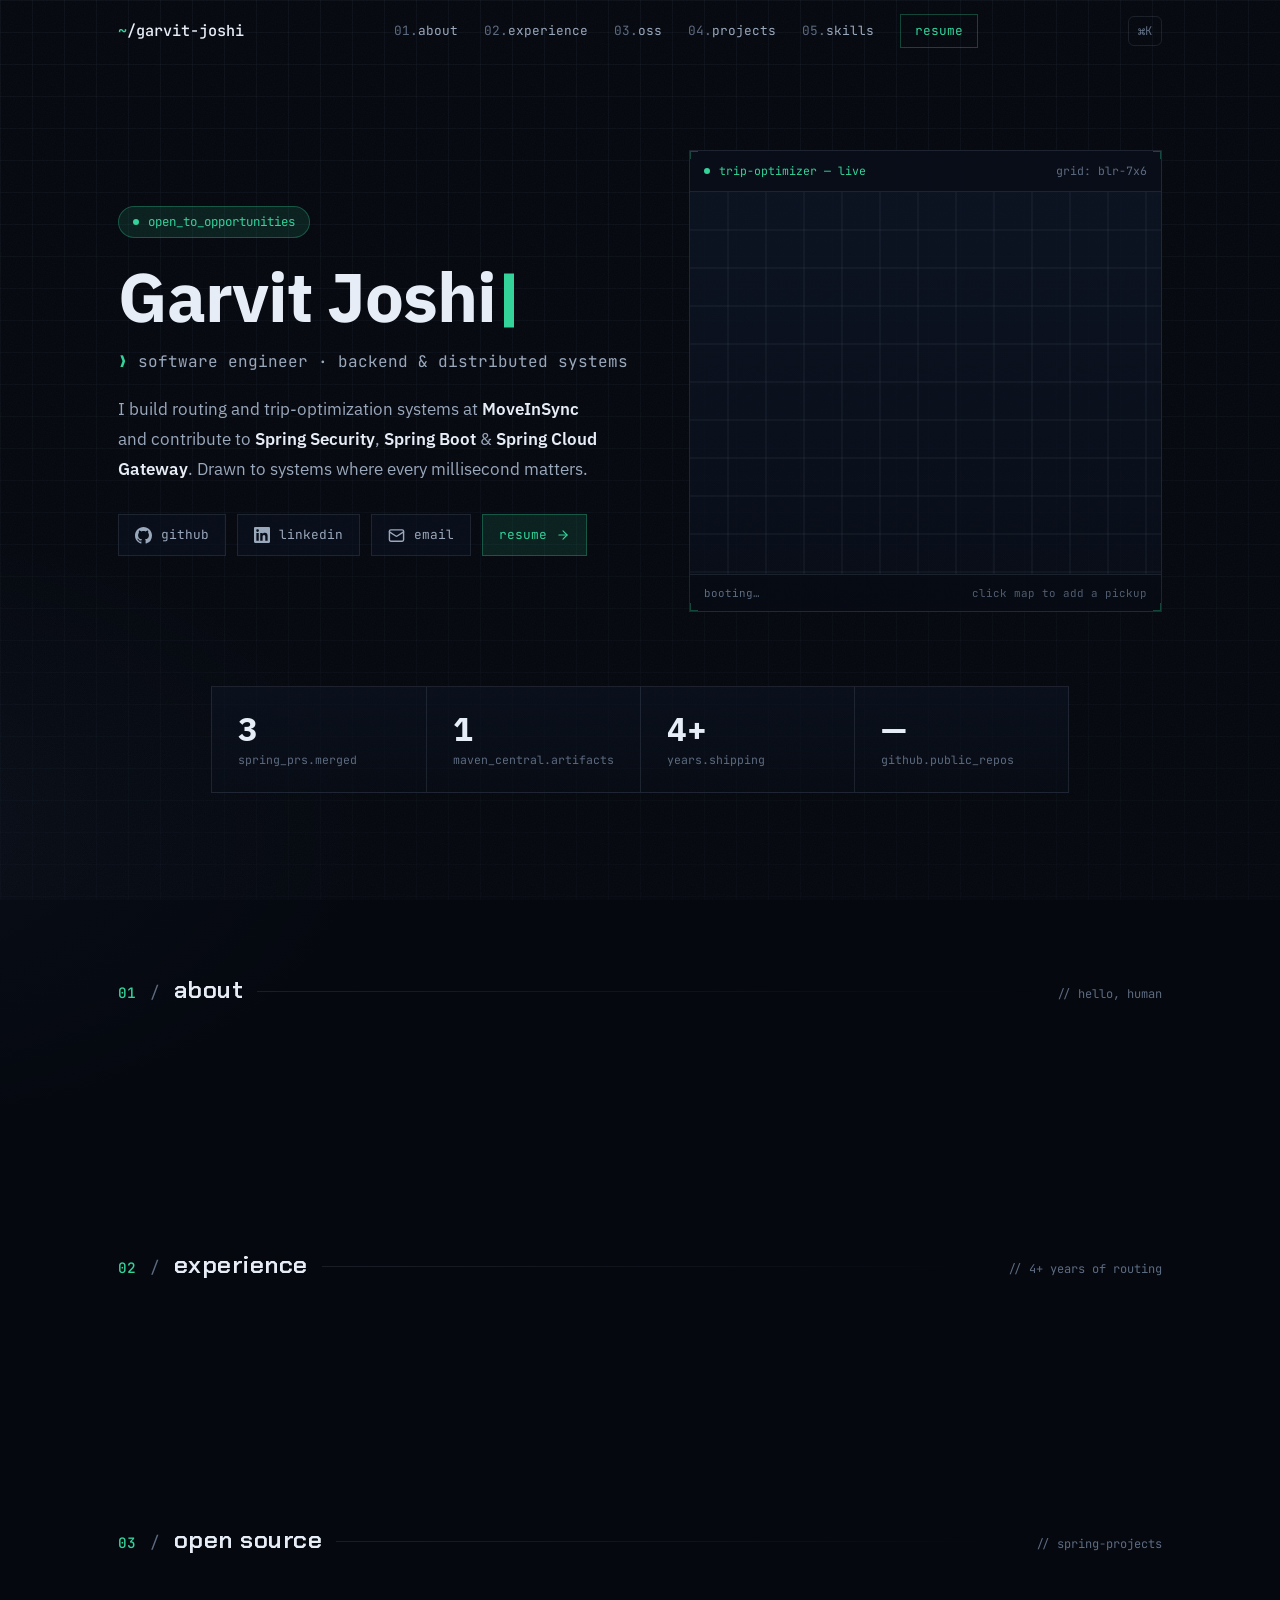
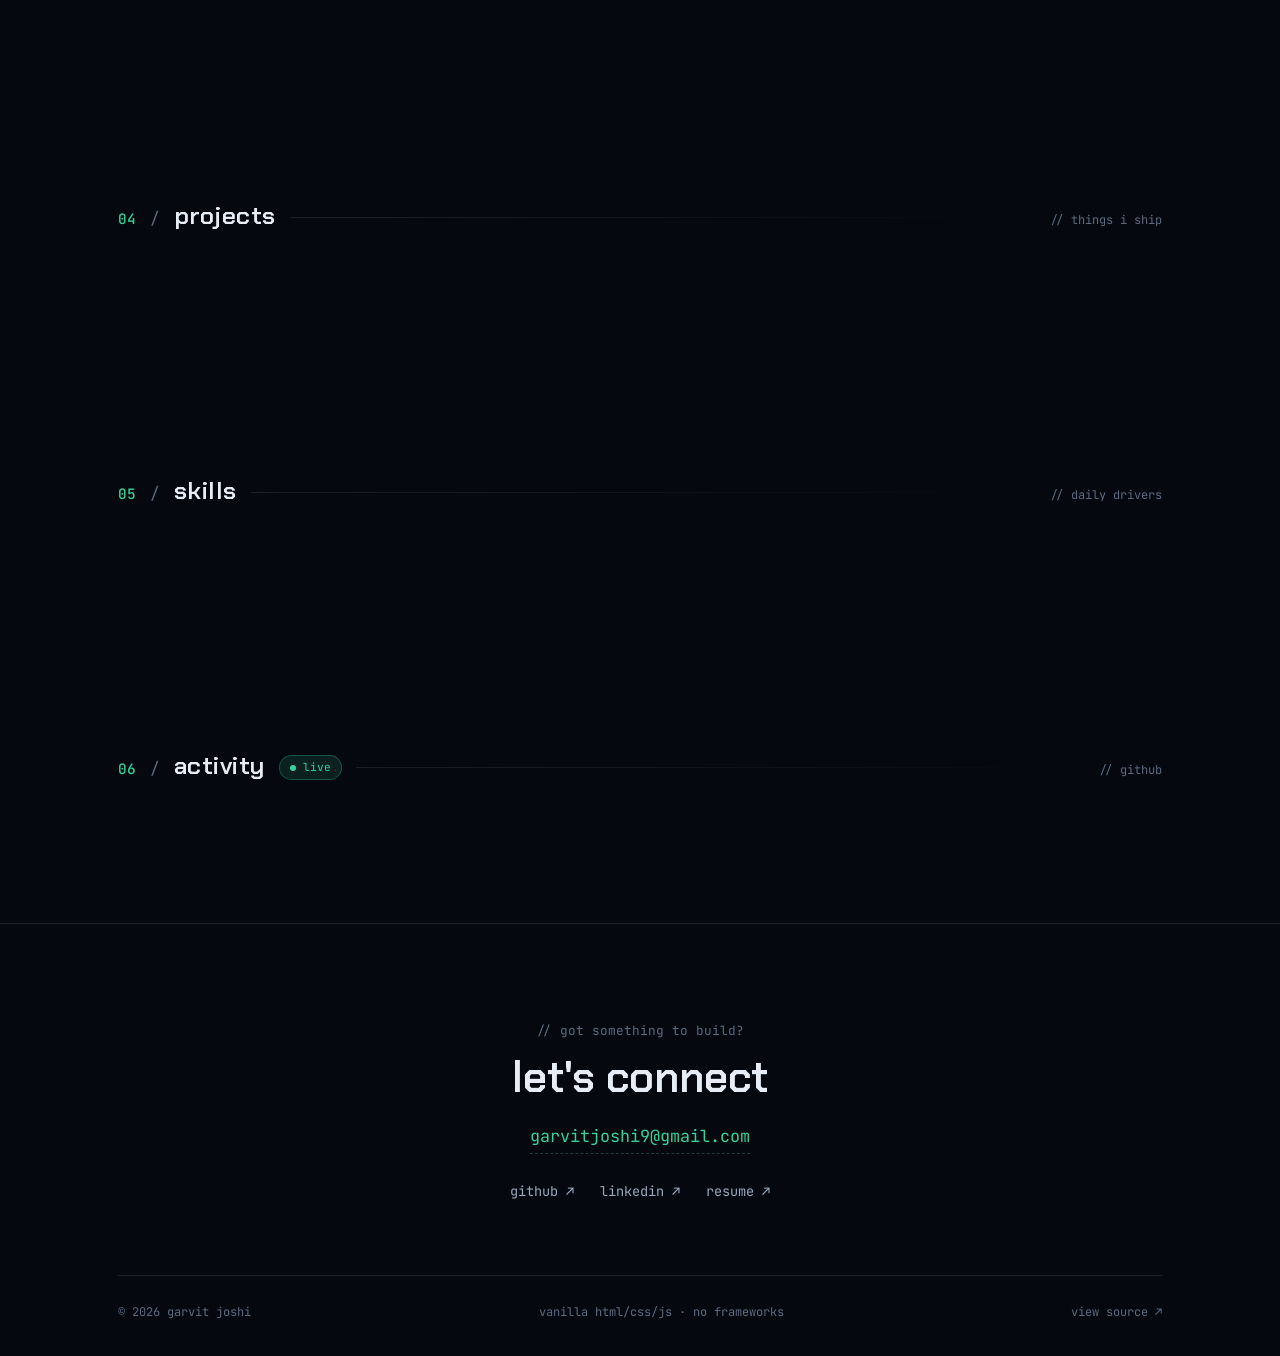
==== commit 17db794b: "feat: hero with sim panel shell + impact metrics strip Co-Authored-By: Claude Fable 5 <noreply@anthr" ====
--- a/index.html
+++ b/index.html
@@ -60,8 +60,71 @@
 
         <!-- Hero -->
         <section id="hero">
-            <div class="wrap">
-                <!-- content:hero -->
+            <div class="wrap hero-grid">
+                <div class="hero-copy">
+                    <p class="hero-status fade-up"><span class="pulse" aria-hidden="true"></span>open_to_opportunities</p>
+                    <h1 class="hero-name fade-up d1">Garvit Joshi<span class="caret" aria-hidden="true"></span></h1>
+                    <p class="hero-role fade-up d2"><span class="prompt" aria-hidden="true">❯</span> software engineer · backend &amp; distributed systems</p>
+                    <p class="hero-bio fade-up d3">
+                        I build routing and trip-optimization systems at <strong>MoveInSync</strong>
+                        and contribute to <strong>Spring Security</strong>, <strong>Spring Boot</strong>
+                        &amp; <strong>Spring Cloud Gateway</strong>. Drawn to systems where every
+                        millisecond matters.
+                    </p>
+                    <div class="hero-links fade-up d4">
+                        <a href="https://github.com/garvit-joshi/" target="_blank" rel="noopener noreferrer" class="btn">
+                            <svg width="17" height="17" viewBox="0 0 24 24" fill="currentColor" aria-hidden="true"><path d="M12 0C5.37 0 0 5.37 0 12c0 5.31 3.435 9.795 8.205 11.385.6.105.825-.255.825-.57 0-.285-.015-1.23-.015-2.235-3.015.555-3.795-.735-4.035-1.41-.135-.345-.72-1.41-1.23-1.695-.42-.225-1.02-.78-.015-.795.945-.015 1.62.87 1.845 1.23 1.08 1.815 2.805 1.305 3.495.99.105-.78.42-1.305.765-1.605-2.67-.3-5.46-1.335-5.46-5.925 0-1.305.465-2.385 1.23-3.225-.12-.3-.54-1.53.12-3.18 0 0 1.005-.315 3.3 1.23.96-.27 1.98-.405 3-.405s2.04.135 3 .405c2.295-1.56 3.3-1.23 3.3-1.23.66 1.65.24 2.88.12 3.18.765.84 1.23 1.905 1.23 3.225 0 4.605-2.805 5.625-5.475 5.925.435.375.81 1.095.81 2.22 0 1.605-.015 2.895-.015 3.3 0 .315.225.69.825.57A12.02 12.02 0 0024 12c0-6.63-5.37-12-12-12z"/></svg>
+                            github
+                        </a>
+                        <a href="https://www.linkedin.com/in/garvitjoshi9/" target="_blank" rel="noopener noreferrer" class="btn">
+                            <svg width="16" height="16" viewBox="0 0 24 24" fill="currentColor" aria-hidden="true"><path d="M20.447 20.452h-3.554v-5.569c0-1.328-.027-3.037-1.852-3.037-1.853 0-2.136 1.445-2.136 2.939v5.667H9.351V9h3.414v1.561h.046c.477-.9 1.637-1.85 3.37-1.85 3.601 0 4.267 2.37 4.267 5.455v6.286zM5.337 7.433a2.062 2.062 0 01-2.063-2.065 2.064 2.064 0 112.063 2.065zm1.782 13.019H3.555V9h3.564v11.452zM22.225 0H1.771C.792 0 0 .774 0 1.729v20.542C0 23.227.792 24 1.771 24h20.451C23.2 24 24 23.227 24 22.271V1.729C24 .774 23.2 0 22.222 0h.003z"/></svg>
+                            linkedin
+                        </a>
+                        <a href="mailto:garvitjoshi9@gmail.com" class="btn">
+                            <svg width="17" height="17" viewBox="0 0 24 24" fill="none" stroke="currentColor" stroke-width="2" stroke-linecap="round" stroke-linejoin="round" aria-hidden="true"><rect x="2" y="4" width="20" height="16" rx="2"/><path d="m22 7-8.97 5.7a1.94 1.94 0 01-2.06 0L2 7"/></svg>
+                            email
+                        </a>
+                        <a href="Resume.pdf" class="btn btn-accent">
+                            resume
+                            <svg width="14" height="14" viewBox="0 0 24 24" fill="none" stroke="currentColor" stroke-width="2" stroke-linecap="round" stroke-linejoin="round" aria-hidden="true"><line x1="5" y1="12" x2="19" y2="12"/><polyline points="12 5 19 12 12 19"/></svg>
+                        </a>
+                    </div>
+                </div>
+
+                <div class="sim-panel panel fade-up d3">
+                    <i class="tick" aria-hidden="true"></i>
+                    <div class="sim-head">
+                        <span class="pulse" aria-hidden="true"></span>
+                        <span class="sim-title">trip-optimizer — live</span>
+                        <span class="sim-tag">grid: blr-7x6</span>
+                    </div>
+                    <canvas id="sim-canvas" aria-label="Animated simulation of vehicles being routed to employee pickups on a city street grid"></canvas>
+                    <div class="sim-foot">
+                        <span id="sim-stats">booting…</span>
+                        <span class="sim-hint">click map to add a pickup</span>
+                    </div>
+                </div>
+            </div>
+
+            <div class="wrap">
+                <div class="metrics reveal">
+                    <div class="metric">
+                        <span class="metric-val" data-count="3">0</span>
+                        <span class="metric-label">spring_prs.merged</span>
+                    </div>
+                    <div class="metric">
+                        <span class="metric-val" data-count="1">0</span>
+                        <span class="metric-label">maven_central.artifacts</span>
+                    </div>
+                    <div class="metric">
+                        <span class="metric-val" data-count="4" data-suffix="+">0</span>
+                        <span class="metric-label">years.shipping</span>
+                    </div>
+                    <div class="metric">
+                        <span class="metric-val" id="gh-repos">—</span>
+                        <span class="metric-label">github.public_repos</span>
+                    </div>
+                </div>
             </div>
         </section>
 
--- a/css/Main.css
+++ b/css/Main.css
@@ -566,6 +566,291 @@
     }
 }
 
+/* ---------- hero ---------- */
+#hero {
+    padding: 150px 0 78px;
+    min-height: 88vh;
+    display: flex;
+    flex-direction: column;
+    justify-content: center;
+}
+
+.hero-grid {
+    display: grid;
+    grid-template-columns: 1.04fr 0.96fr;
+    gap: 58px;
+    align-items: center;
+    width: 100%;
+}
+
+.hero-status {
+    display: inline-flex;
+    align-items: center;
+    gap: 9px;
+    font-family: var(--mono);
+    font-size: 0.78rem;
+    color: var(--green);
+    border: 1px solid var(--green-line);
+    background: var(--green-soft);
+    border-radius: 99px;
+    padding: 4px 14px;
+    margin-bottom: 22px;
+    width: fit-content;
+}
+
+.hero-name {
+    font-size: clamp(2.7rem, 6vw, 4.3rem);
+    font-weight: 700;
+    letter-spacing: -0.015em;
+    line-height: 1.06;
+    color: var(--ink);
+}
+
+.caret {
+    display: inline-block;
+    width: 0.14em;
+    height: 0.78em;
+    margin-left: 0.12em;
+    background: var(--green);
+    animation: blink 1.1s steps(1) infinite;
+    vertical-align: baseline;
+    transform: translateY(0.08em);
+}
+
+@keyframes blink {
+    50% { opacity: 0; }
+}
+
+.hero-role {
+    font-family: var(--mono);
+    font-size: clamp(0.85rem, 1.6vw, 1rem);
+    color: var(--ink-2);
+    margin-top: 16px;
+}
+
+.hero-role .prompt {
+    color: var(--green);
+}
+
+.hero-bio {
+    font-size: 1.05rem;
+    color: var(--ink-2);
+    max-width: 480px;
+    margin-top: 18px;
+    line-height: 1.8;
+}
+
+.hero-bio strong {
+    color: var(--ink);
+    font-weight: 600;
+}
+
+.hero-links {
+    display: flex;
+    flex-wrap: wrap;
+    gap: 11px;
+    margin-top: 30px;
+}
+
+.btn {
+    display: inline-flex;
+    align-items: center;
+    gap: 9px;
+    font-family: var(--mono);
+    font-size: 0.8rem;
+    color: var(--ink-2);
+    border: 1px solid var(--line);
+    background: rgba(13, 21, 36, 0.5);
+    padding: 9px 16px;
+    transition: color 0.2s, border-color 0.2s, transform 0.2s, background 0.2s;
+}
+
+.btn:hover {
+    color: var(--ink);
+    border-color: rgba(154, 168, 188, 0.34);
+    background: rgba(13, 21, 36, 0.85);
+    transform: translateY(-2px);
+}
+
+.btn-accent {
+    color: var(--green);
+    border-color: var(--green-line);
+    background: var(--green-soft);
+}
+
+.btn-accent:hover {
+    color: var(--green-bright);
+    border-color: var(--green);
+    background: var(--green-glow);
+}
+
+/* ---------- sim panel ---------- */
+.sim-panel {
+    display: flex;
+    flex-direction: column;
+    overflow: hidden;
+}
+
+.sim-panel:hover {
+    transform: none;
+}
+
+.sim-head {
+    display: flex;
+    align-items: center;
+    gap: 9px;
+    font-family: var(--mono);
+    font-size: 0.72rem;
+    color: var(--ink-2);
+    padding: 10px 14px;
+    border-bottom: 1px solid var(--line);
+    background: rgba(5, 8, 15, 0.45);
+}
+
+.sim-title {
+    color: var(--green);
+}
+
+.sim-tag {
+    margin-left: auto;
+    color: var(--ink-3);
+}
+
+#sim-canvas {
+    display: block;
+    width: 100%;
+    height: 382px;
+    cursor: crosshair;
+}
+
+.sim-foot {
+    display: flex;
+    justify-content: space-between;
+    align-items: center;
+    flex-wrap: wrap;
+    gap: 6px;
+    font-family: var(--mono);
+    font-size: 0.68rem;
+    color: var(--ink-3);
+    padding: 9px 14px;
+    border-top: 1px solid var(--line);
+    background: rgba(5, 8, 15, 0.45);
+}
+
+#sim-stats {
+    color: var(--ink-3);
+}
+
+.sim-hint {
+    color: var(--ink-3);
+    opacity: 0.85;
+}
+
+/* ---------- metrics strip ---------- */
+.metrics {
+    display: grid;
+    grid-template-columns: repeat(4, 1fr);
+    margin-top: 74px;
+    border: 1px solid var(--line);
+    background: linear-gradient(180deg, rgba(13, 21, 36, 0.6), rgba(10, 16, 28, 0.35));
+}
+
+.metric {
+    padding: 22px 26px;
+    display: flex;
+    flex-direction: column;
+    gap: 2px;
+}
+
+.metric + .metric {
+    border-left: 1px solid var(--line);
+}
+
+.metric-val {
+    font-family: var(--disp);
+    font-size: 2.05rem;
+    font-weight: 700;
+    color: var(--ink);
+    line-height: 1.2;
+}
+
+.metric-label {
+    font-family: var(--mono);
+    font-size: 0.72rem;
+    color: var(--ink-3);
+}
+
+/* ---------- hero entrance ---------- */
+.fade-up {
+    opacity: 0;
+    transform: translateY(18px);
+    animation: fadeUp 0.75s cubic-bezier(0.16, 1, 0.3, 1) forwards;
+}
+
+.d1 { animation-delay: 0.12s; }
+.d2 { animation-delay: 0.24s; }
+.d3 { animation-delay: 0.36s; }
+.d4 { animation-delay: 0.5s; }
+
+@keyframes fadeUp {
+    to {
+        opacity: 1;
+        transform: translateY(0);
+    }
+}
+
+/* ---------- responsive: hero/metrics ---------- */
+@media (max-width: 960px) {
+    .hero-grid {
+        grid-template-columns: 1fr;
+        gap: 44px;
+    }
+
+    #hero {
+        padding: 124px 0 60px;
+    }
+
+    #sim-canvas {
+        height: 300px;
+    }
+
+    .metrics {
+        grid-template-columns: repeat(2, 1fr);
+        margin-top: 56px;
+    }
+
+    .metric {
+        padding: 18px 20px;
+    }
+
+    .metric:nth-child(3) {
+        border-left: none;
+    }
+
+    .metric:nth-child(n+3) {
+        border-top: 1px solid var(--line);
+    }
+}
+
+@media (max-width: 480px) {
+    .hero-name {
+        font-size: 2.45rem;
+    }
+
+    .hero-bio {
+        font-size: 0.98rem;
+    }
+
+    .hero-links .btn {
+        flex: 1 1 calc(50% - 11px);
+        justify-content: center;
+    }
+
+    .metric-val {
+        font-size: 1.7rem;
+    }
+}
+
 /* ---------- reduced motion ---------- */
 @media (prefers-reduced-motion: reduce) {
     *, *::before, *::after {
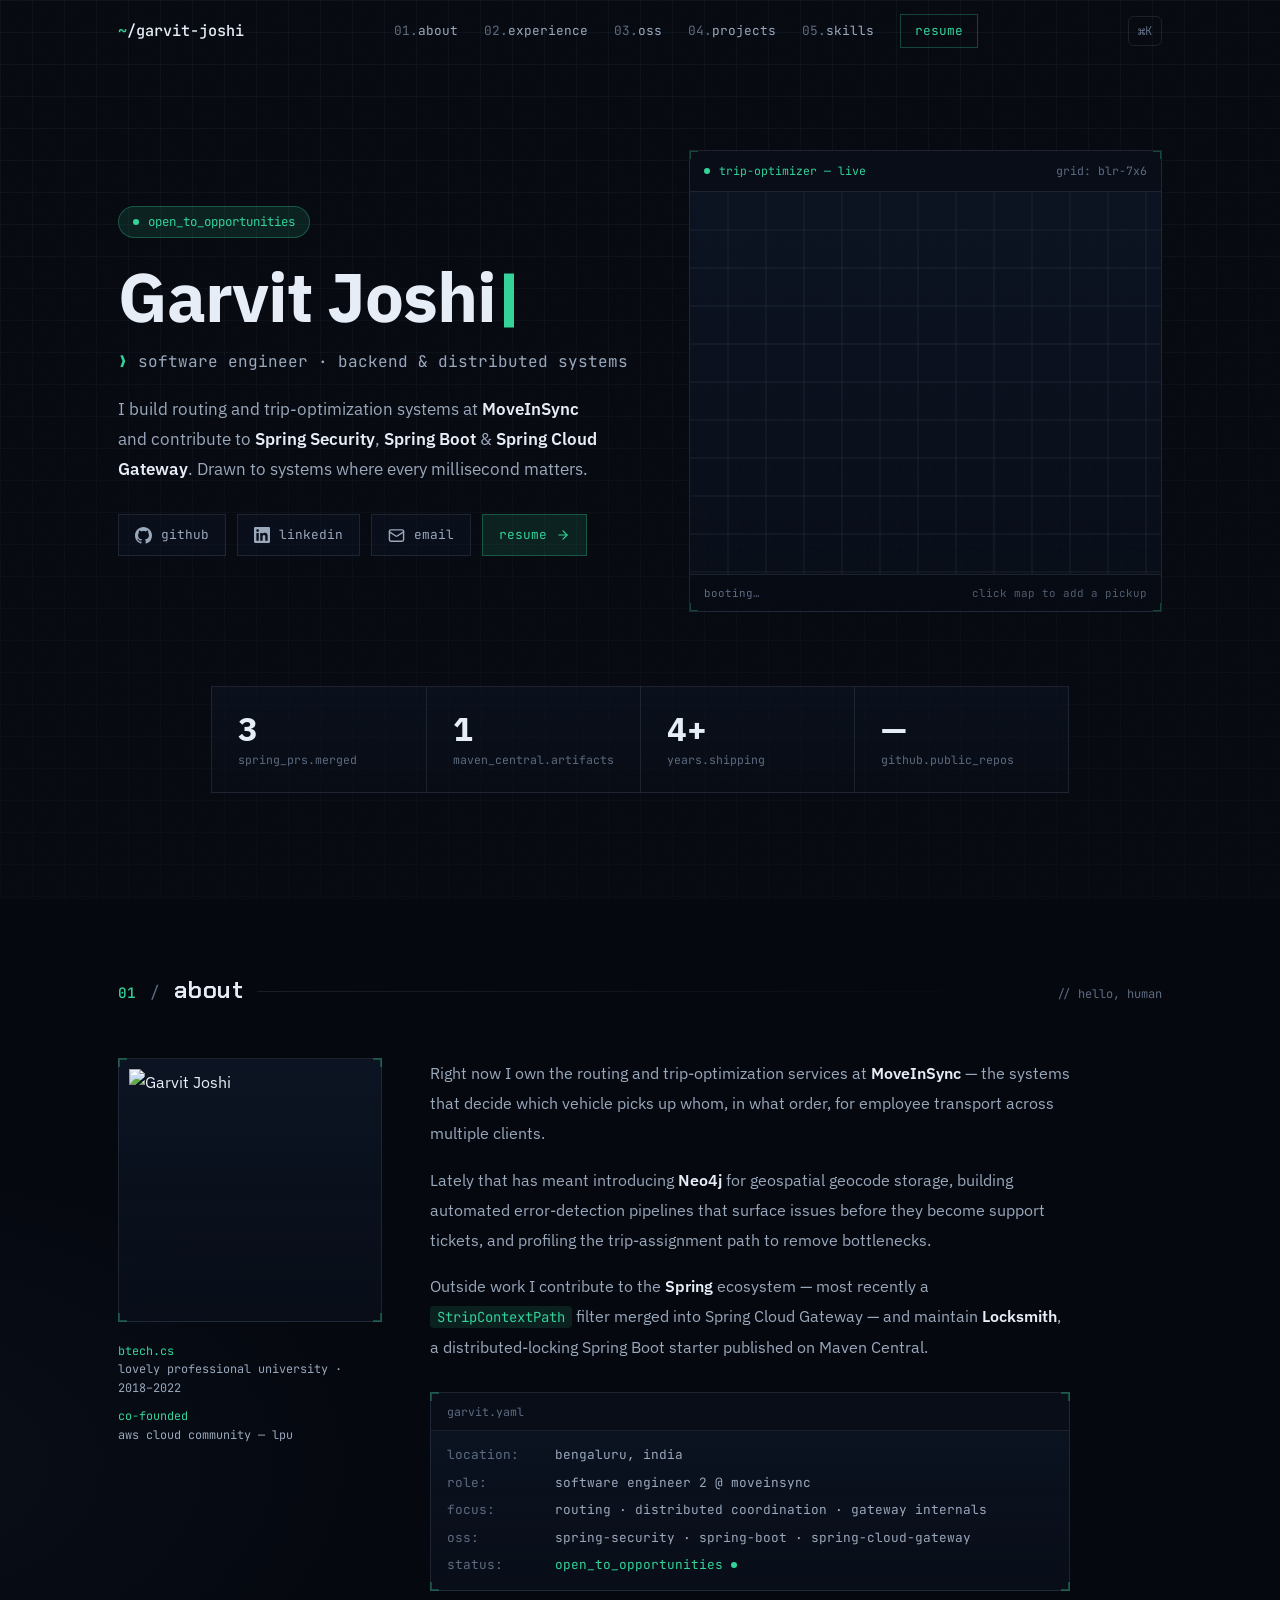
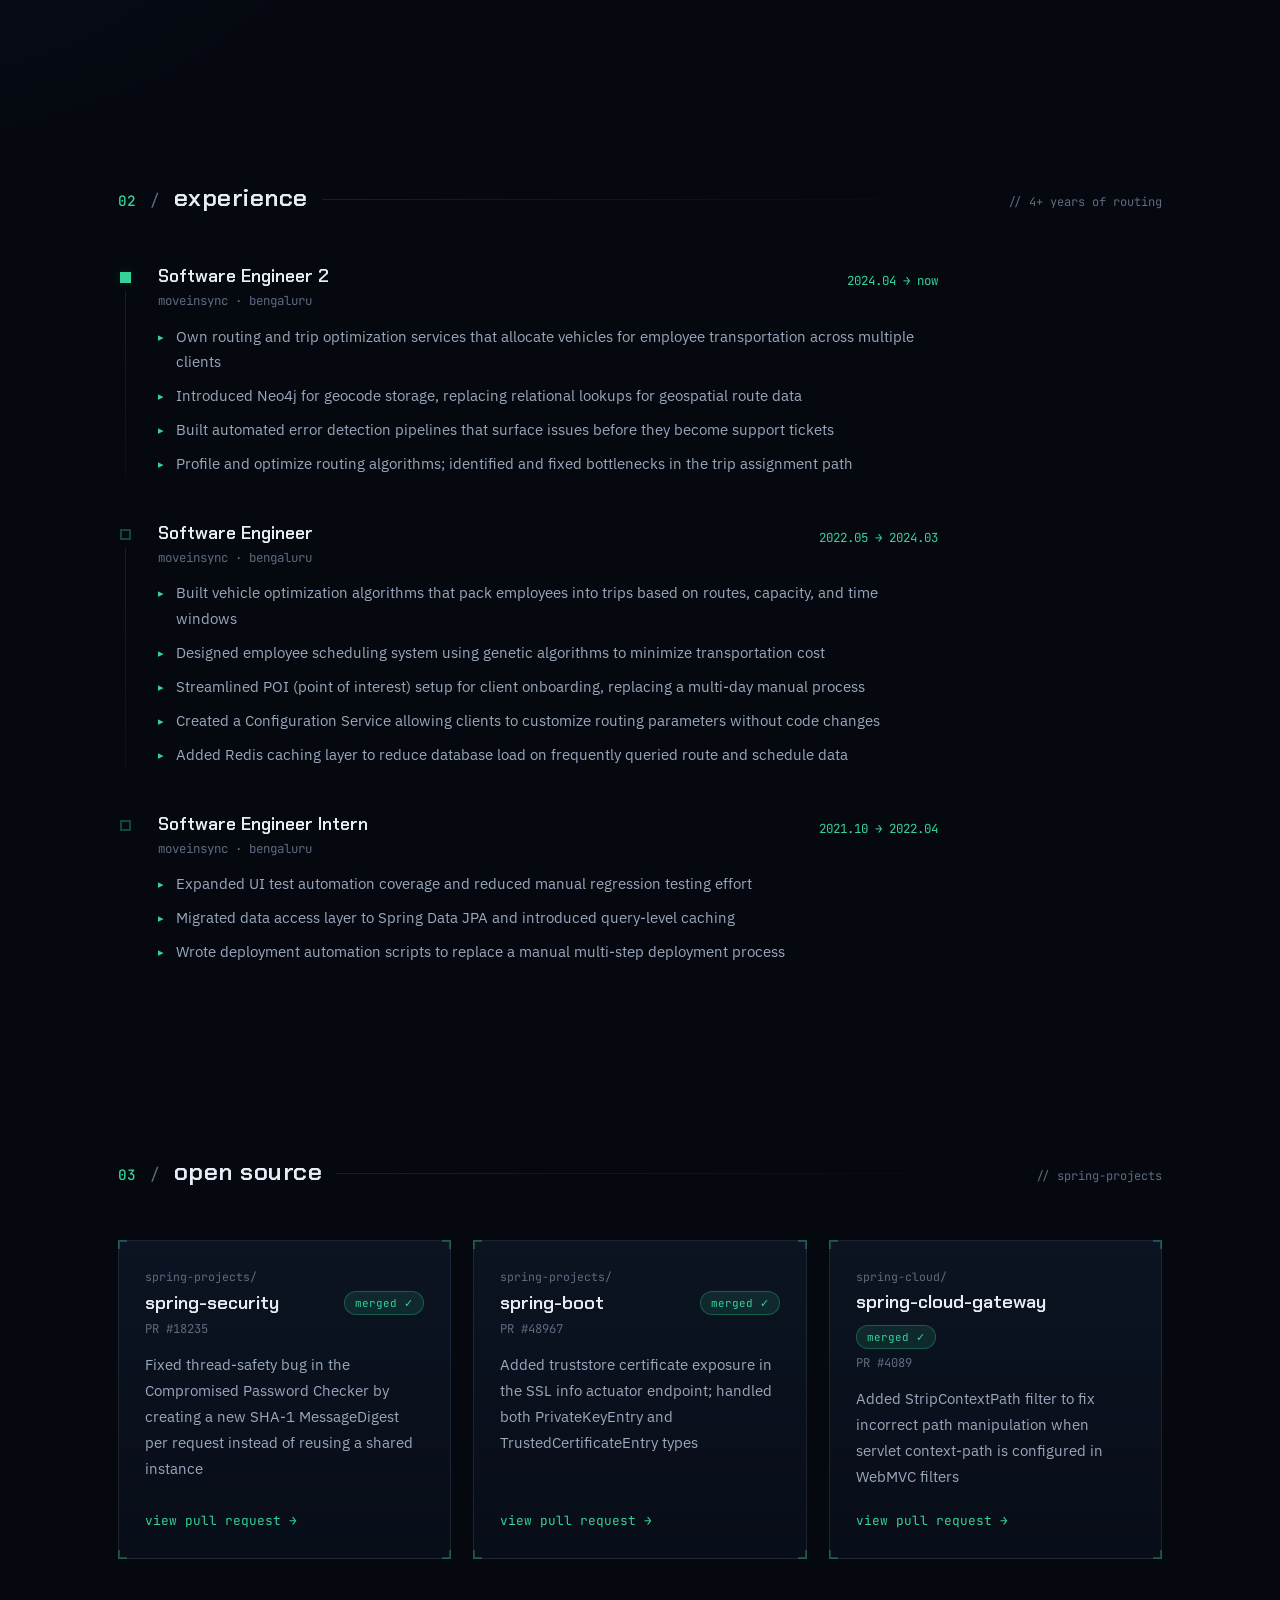
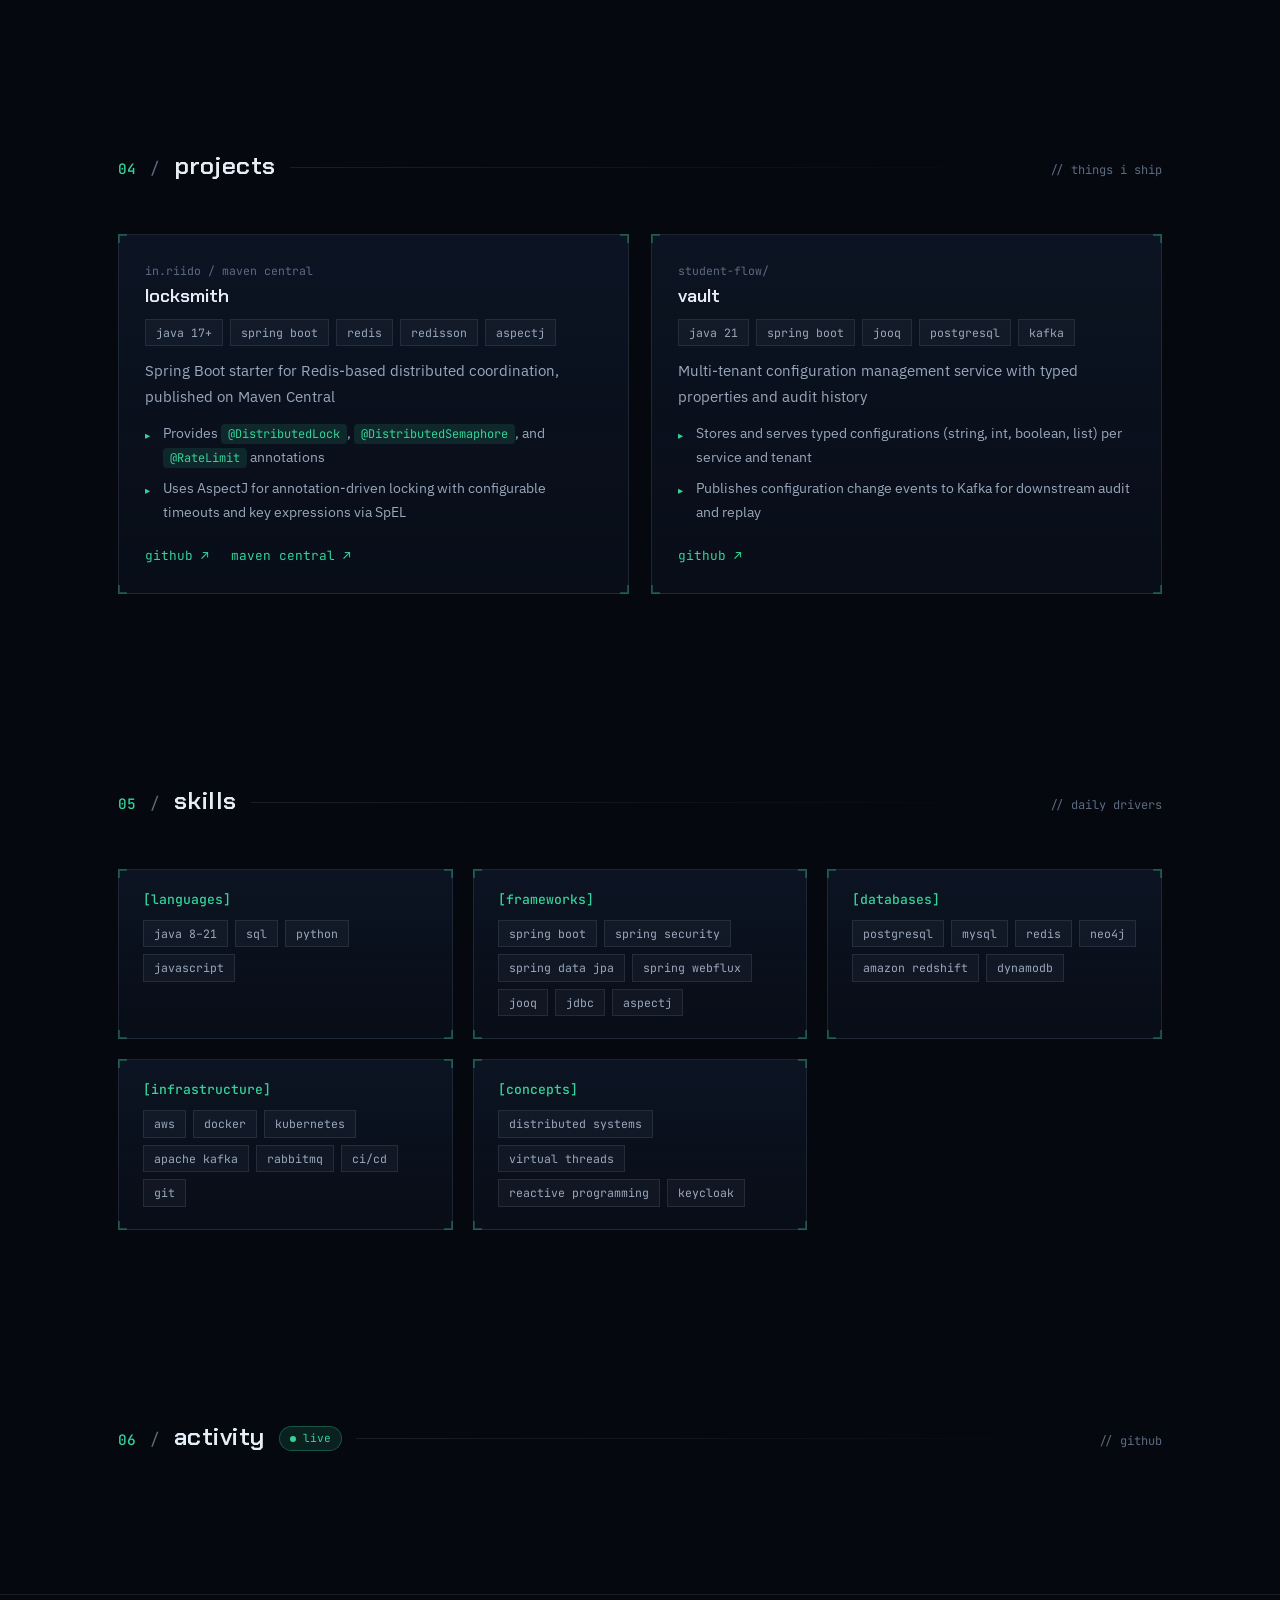
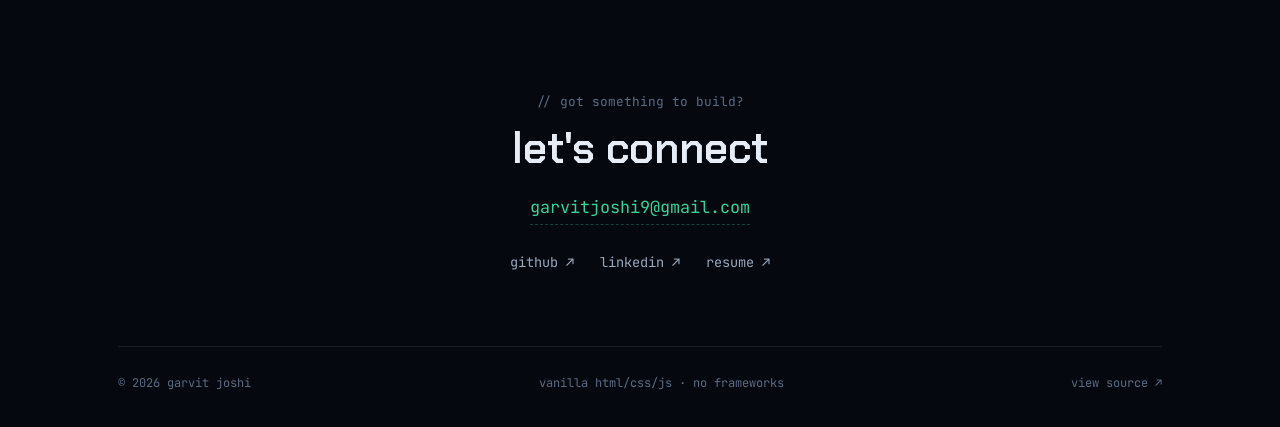
==== commit d68ff566: "feat: about/now, experience, oss, projects, skills in console skin Reveals are now js-gated so no-JS" ====
--- a/index.html
+++ b/index.html
@@ -2,6 +2,7 @@
 <html lang="en">
 <head>
     <meta charset="UTF-8">
+    <script>document.documentElement.classList.add('js');</script>
     <meta name="viewport" content="width=device-width, initial-scale=1.0">
     <title>Garvit Joshi — Software Engineer</title>
     <meta name="description" content="Software Engineer building routing and optimization systems at MoveInSync. Open source contributor to Spring Security, Spring Boot & Spring Cloud Gateway.">
@@ -137,7 +138,50 @@
                     <span class="sec-rule" aria-hidden="true"></span>
                     <span class="sec-cmt" aria-hidden="true">// hello, human</span>
                 </header>
-                <!-- content:about -->
+                <div class="about-grid">
+                    <div class="about-side reveal">
+                        <div class="avatar-frame panel">
+                            <i class="tick" aria-hidden="true"></i>
+                            <img src="https://avatars.githubusercontent.com/u/55401175?v=4" alt="Garvit Joshi" loading="lazy">
+                        </div>
+                        <ul class="about-facts">
+                            <li><span class="fact-k">btech.cs</span>lovely professional university · 2018–2022</li>
+                            <li><span class="fact-k">co-founded</span>aws cloud community — lpu</li>
+                        </ul>
+                    </div>
+                    <div class="about-main">
+                        <div class="about-prose reveal">
+                            <p>
+                                Right now I own the routing and trip-optimization services at
+                                <strong>MoveInSync</strong> — the systems that decide which vehicle
+                                picks up whom, in what order, for employee transport across multiple clients.
+                            </p>
+                            <p>
+                                Lately that has meant introducing <strong>Neo4j</strong> for geospatial
+                                geocode storage, building automated error-detection pipelines that surface
+                                issues before they become support tickets, and profiling the trip-assignment
+                                path to remove bottlenecks.
+                            </p>
+                            <p>
+                                Outside work I contribute to the <strong>Spring</strong> ecosystem — most
+                                recently a <code>StripContextPath</code> filter merged into Spring Cloud
+                                Gateway — and maintain <strong>Locksmith</strong>, a distributed-locking
+                                Spring Boot starter published on Maven Central.
+                            </p>
+                        </div>
+                        <div class="yaml-panel panel reveal">
+                            <i class="tick" aria-hidden="true"></i>
+                            <div class="yaml-head">garvit.yaml</div>
+                            <dl class="yaml-rows">
+                                <div class="yaml-row"><dt>location:</dt><dd>bengaluru, india</dd></div>
+                                <div class="yaml-row"><dt>role:</dt><dd>software engineer 2 @ moveinsync</dd></div>
+                                <div class="yaml-row"><dt>focus:</dt><dd>routing · distributed coordination · gateway internals</dd></div>
+                                <div class="yaml-row"><dt>oss:</dt><dd>spring-security · spring-boot · spring-cloud-gateway</dd></div>
+                                <div class="yaml-row"><dt>status:</dt><dd class="yaml-green">open_to_opportunities <span class="pulse" aria-hidden="true"></span></dd></div>
+                            </dl>
+                        </div>
+                    </div>
+                </div>
             </div>
         </section>
 
@@ -150,7 +194,64 @@
                     <span class="sec-rule" aria-hidden="true"></span>
                     <span class="sec-cmt" aria-hidden="true">// 4+ years of routing</span>
                 </header>
-                <!-- content:experience -->
+                <div class="xp">
+                    <article class="xp-item reveal">
+                        <div class="xp-rail" aria-hidden="true"><span class="xp-dot active"></span><span class="xp-line"></span></div>
+                        <div class="xp-body">
+                            <header class="xp-head">
+                                <div>
+                                    <h3>Software Engineer 2</h3>
+                                    <p class="xp-co">moveinsync · bengaluru</p>
+                                </div>
+                                <span class="xp-date">2024.04 → now</span>
+                            </header>
+                            <ul>
+                                <li>Own routing and trip optimization services that allocate vehicles for employee transportation across multiple clients</li>
+                                <li>Introduced Neo4j for geocode storage, replacing relational lookups for geospatial route data</li>
+                                <li>Built automated error detection pipelines that surface issues before they become support tickets</li>
+                                <li>Profile and optimize routing algorithms; identified and fixed bottlenecks in the trip assignment path</li>
+                            </ul>
+                        </div>
+                    </article>
+
+                    <article class="xp-item reveal">
+                        <div class="xp-rail" aria-hidden="true"><span class="xp-dot"></span><span class="xp-line"></span></div>
+                        <div class="xp-body">
+                            <header class="xp-head">
+                                <div>
+                                    <h3>Software Engineer</h3>
+                                    <p class="xp-co">moveinsync · bengaluru</p>
+                                </div>
+                                <span class="xp-date">2022.05 → 2024.03</span>
+                            </header>
+                            <ul>
+                                <li>Built vehicle optimization algorithms that pack employees into trips based on routes, capacity, and time windows</li>
+                                <li>Designed employee scheduling system using genetic algorithms to minimize transportation cost</li>
+                                <li>Streamlined POI (point of interest) setup for client onboarding, replacing a multi-day manual process</li>
+                                <li>Created a Configuration Service allowing clients to customize routing parameters without code changes</li>
+                                <li>Added Redis caching layer to reduce database load on frequently queried route and schedule data</li>
+                            </ul>
+                        </div>
+                    </article>
+
+                    <article class="xp-item reveal">
+                        <div class="xp-rail" aria-hidden="true"><span class="xp-dot"></span></div>
+                        <div class="xp-body">
+                            <header class="xp-head">
+                                <div>
+                                    <h3>Software Engineer Intern</h3>
+                                    <p class="xp-co">moveinsync · bengaluru</p>
+                                </div>
+                                <span class="xp-date">2021.10 → 2022.04</span>
+                            </header>
+                            <ul>
+                                <li>Expanded UI test automation coverage and reduced manual regression testing effort</li>
+                                <li>Migrated data access layer to Spring Data JPA and introduced query-level caching</li>
+                                <li>Wrote deployment automation scripts to replace a manual multi-step deployment process</li>
+                            </ul>
+                        </div>
+                    </article>
+                </div>
             </div>
         </section>
 
@@ -163,7 +264,43 @@
                     <span class="sec-rule" aria-hidden="true"></span>
                     <span class="sec-cmt" aria-hidden="true">// spring-projects</span>
                 </header>
-                <!-- content:opensource -->
+                <div class="oss-grid">
+                    <article class="oss-card panel reveal">
+                        <i class="tick" aria-hidden="true"></i>
+                        <p class="card-eyebrow">spring-projects/</p>
+                        <div class="card-title-row">
+                            <h3>spring-security</h3>
+                            <span class="badge-merged">merged ✓</span>
+                        </div>
+                        <p class="card-ref">PR #18235</p>
+                        <p class="card-desc">Fixed thread-safety bug in the Compromised Password Checker by creating a new SHA-1 MessageDigest per request instead of reusing a shared instance</p>
+                        <a href="https://github.com/spring-projects/spring-security/pull/18235" target="_blank" rel="noopener noreferrer" class="link-arrow">view pull request →</a>
+                    </article>
+
+                    <article class="oss-card panel reveal">
+                        <i class="tick" aria-hidden="true"></i>
+                        <p class="card-eyebrow">spring-projects/</p>
+                        <div class="card-title-row">
+                            <h3>spring-boot</h3>
+                            <span class="badge-merged">merged ✓</span>
+                        </div>
+                        <p class="card-ref">PR #48967</p>
+                        <p class="card-desc">Added truststore certificate exposure in the SSL info actuator endpoint; handled both PrivateKeyEntry and TrustedCertificateEntry types</p>
+                        <a href="https://github.com/spring-projects/spring-boot/pull/48967" target="_blank" rel="noopener noreferrer" class="link-arrow">view pull request →</a>
+                    </article>
+
+                    <article class="oss-card panel reveal">
+                        <i class="tick" aria-hidden="true"></i>
+                        <p class="card-eyebrow">spring-cloud/</p>
+                        <div class="card-title-row">
+                            <h3>spring-cloud-gateway</h3>
+                            <span class="badge-merged">merged ✓</span>
+                        </div>
+                        <p class="card-ref">PR #4089</p>
+                        <p class="card-desc">Added StripContextPath filter to fix incorrect path manipulation when servlet context-path is configured in WebMVC filters</p>
+                        <a href="https://github.com/spring-cloud/spring-cloud-gateway/pull/4089" target="_blank" rel="noopener noreferrer" class="link-arrow">view pull request →</a>
+                    </article>
+                </div>
             </div>
         </section>
 
@@ -176,7 +313,42 @@
                     <span class="sec-rule" aria-hidden="true"></span>
                     <span class="sec-cmt" aria-hidden="true">// things i ship</span>
                 </header>
-                <!-- content:projects -->
+                <div class="proj-grid">
+                    <article class="proj-card panel reveal">
+                        <i class="tick" aria-hidden="true"></i>
+                        <p class="card-eyebrow">in.riido / maven central</p>
+                        <h3>locksmith</h3>
+                        <div class="chip-row">
+                            <span>java 17+</span><span>spring boot</span><span>redis</span><span>redisson</span><span>aspectj</span>
+                        </div>
+                        <p class="card-desc">Spring Boot starter for Redis-based distributed coordination, published on Maven Central</p>
+                        <ul class="card-list">
+                            <li>Provides <code>@DistributedLock</code>, <code>@DistributedSemaphore</code>, and <code>@RateLimit</code> annotations</li>
+                            <li>Uses AspectJ for annotation-driven locking with configurable timeouts and key expressions via SpEL</li>
+                        </ul>
+                        <div class="card-links">
+                            <a href="https://github.com/riido-git/locksmith" target="_blank" rel="noopener noreferrer" class="link-arrow">github ↗</a>
+                            <a href="https://central.sonatype.com/artifact/in.riido/locksmith-spring-boot-starter" target="_blank" rel="noopener noreferrer" class="link-arrow">maven central ↗</a>
+                        </div>
+                    </article>
+
+                    <article class="proj-card panel reveal">
+                        <i class="tick" aria-hidden="true"></i>
+                        <p class="card-eyebrow">student-flow/</p>
+                        <h3>vault</h3>
+                        <div class="chip-row">
+                            <span>java 21</span><span>spring boot</span><span>jooq</span><span>postgresql</span><span>kafka</span>
+                        </div>
+                        <p class="card-desc">Multi-tenant configuration management service with typed properties and audit history</p>
+                        <ul class="card-list">
+                            <li>Stores and serves typed configurations (string, int, boolean, list) per service and tenant</li>
+                            <li>Publishes configuration change events to Kafka for downstream audit and replay</li>
+                        </ul>
+                        <div class="card-links">
+                            <a href="https://github.com/student-flow/vault" target="_blank" rel="noopener noreferrer" class="link-arrow">github ↗</a>
+                        </div>
+                    </article>
+                </div>
             </div>
         </section>
 
@@ -189,7 +361,43 @@
                     <span class="sec-rule" aria-hidden="true"></span>
                     <span class="sec-cmt" aria-hidden="true">// daily drivers</span>
                 </header>
-                <!-- content:skills -->
+                <div class="skills-grid">
+                    <div class="skill-card panel reveal">
+                        <i class="tick" aria-hidden="true"></i>
+                        <h3 class="skill-group">[languages]</h3>
+                        <div class="chip-row">
+                            <span>java 8–21</span><span>sql</span><span>python</span><span>javascript</span>
+                        </div>
+                    </div>
+                    <div class="skill-card panel reveal">
+                        <i class="tick" aria-hidden="true"></i>
+                        <h3 class="skill-group">[frameworks]</h3>
+                        <div class="chip-row">
+                            <span>spring boot</span><span>spring security</span><span>spring data jpa</span><span>spring webflux</span><span>jooq</span><span>jdbc</span><span>aspectj</span>
+                        </div>
+                    </div>
+                    <div class="skill-card panel reveal">
+                        <i class="tick" aria-hidden="true"></i>
+                        <h3 class="skill-group">[databases]</h3>
+                        <div class="chip-row">
+                            <span>postgresql</span><span>mysql</span><span>redis</span><span>neo4j</span><span>amazon redshift</span><span>dynamodb</span>
+                        </div>
+                    </div>
+                    <div class="skill-card panel reveal">
+                        <i class="tick" aria-hidden="true"></i>
+                        <h3 class="skill-group">[infrastructure]</h3>
+                        <div class="chip-row">
+                            <span>aws</span><span>docker</span><span>kubernetes</span><span>apache kafka</span><span>rabbitmq</span><span>ci/cd</span><span>git</span>
+                        </div>
+                    </div>
+                    <div class="skill-card panel reveal">
+                        <i class="tick" aria-hidden="true"></i>
+                        <h3 class="skill-group">[concepts]</h3>
+                        <div class="chip-row">
+                            <span>distributed systems</span><span>virtual threads</span><span>reactive programming</span><span>keycloak</span>
+                        </div>
+                    </div>
+                </div>
             </div>
         </section>
 
--- a/css/Main.css
+++ b/css/Main.css
@@ -503,15 +503,15 @@
     color: var(--green);
 }
 
-/* ---------- reveal animation ---------- */
-.reveal {
+/* ---------- reveal animation (js-gated: no-js visitors see everything) ---------- */
+html.js .reveal {
     opacity: 0;
     transform: translateY(18px);
     transition: opacity 0.7s cubic-bezier(0.16, 1, 0.3, 1),
                 transform 0.7s cubic-bezier(0.16, 1, 0.3, 1);
 }
 
-.reveal.revealed {
+html.js .reveal.revealed {
     opacity: 1;
     transform: translateY(0);
 }
@@ -851,6 +851,406 @@
     }
 }
 
+/* ---------- about ---------- */
+.about-grid {
+    display: grid;
+    grid-template-columns: 264px 1fr;
+    gap: 48px;
+    align-items: start;
+}
+
+.avatar-frame {
+    padding: 10px;
+}
+
+.avatar-frame img {
+    display: block;
+    width: 100%;
+    aspect-ratio: 1;
+    object-fit: cover;
+    filter: saturate(0.88) contrast(1.02);
+}
+
+.about-facts {
+    margin-top: 20px;
+    display: flex;
+    flex-direction: column;
+    gap: 10px;
+}
+
+.about-facts li {
+    font-family: var(--mono);
+    font-size: 0.74rem;
+    color: var(--ink-2);
+    line-height: 1.55;
+}
+
+.fact-k {
+    display: block;
+    color: var(--green);
+}
+
+.about-prose p {
+    color: var(--ink-2);
+    font-size: 1.02rem;
+    line-height: 1.85;
+    max-width: 640px;
+}
+
+.about-prose p + p {
+    margin-top: 16px;
+}
+
+.about-prose strong {
+    color: var(--ink);
+    font-weight: 600;
+}
+
+.yaml-panel {
+    margin-top: 30px;
+    max-width: 640px;
+}
+
+.yaml-head {
+    font-family: var(--mono);
+    font-size: 0.72rem;
+    color: var(--ink-3);
+    padding: 9px 16px;
+    border-bottom: 1px solid var(--line);
+    background: rgba(5, 8, 15, 0.45);
+}
+
+.yaml-rows {
+    padding: 14px 16px;
+    display: flex;
+    flex-direction: column;
+    gap: 7px;
+}
+
+.yaml-row {
+    display: grid;
+    grid-template-columns: 96px 1fr;
+    gap: 12px;
+    font-family: var(--mono);
+    font-size: 0.8rem;
+    line-height: 1.6;
+}
+
+.yaml-row dt {
+    color: var(--ink-3);
+}
+
+.yaml-row dd {
+    color: var(--ink-2);
+    margin: 0;
+}
+
+.yaml-row dd.yaml-green {
+    color: var(--green);
+    display: inline-flex;
+    align-items: center;
+    gap: 8px;
+}
+
+/* ---------- experience ---------- */
+.xp {
+    max-width: 820px;
+}
+
+.xp-item {
+    display: flex;
+    gap: 26px;
+    padding-bottom: 46px;
+}
+
+.xp-item:last-child {
+    padding-bottom: 0;
+}
+
+.xp-rail {
+    display: flex;
+    flex-direction: column;
+    align-items: center;
+    width: 14px;
+    flex-shrink: 0;
+    padding-top: 6px;
+}
+
+.xp-dot {
+    width: 11px;
+    height: 11px;
+    border: 2px solid var(--green-line);
+    background: var(--bg);
+    flex-shrink: 0;
+}
+
+.xp-dot.active {
+    background: var(--green);
+    border-color: var(--green);
+    box-shadow: 0 0 12px var(--green-glow);
+}
+
+.xp-line {
+    width: 1px;
+    flex: 1;
+    background: linear-gradient(180deg, var(--line), var(--line-soft));
+    margin-top: 8px;
+}
+
+.xp-body {
+    flex: 1;
+    min-width: 0;
+}
+
+.xp-head {
+    display: flex;
+    justify-content: space-between;
+    align-items: flex-start;
+    gap: 16px;
+    margin-bottom: 12px;
+}
+
+.xp-head h3 {
+    font-size: 1.12rem;
+    font-weight: 600;
+    color: var(--ink);
+}
+
+.xp-co {
+    font-family: var(--mono);
+    font-size: 0.78rem;
+    color: var(--ink-3);
+    margin-top: 3px;
+}
+
+.xp-date {
+    font-family: var(--mono);
+    font-size: 0.78rem;
+    color: var(--green);
+    white-space: nowrap;
+    padding-top: 4px;
+}
+
+.xp-body ul {
+    display: flex;
+    flex-direction: column;
+    gap: 8px;
+}
+
+.xp-body li {
+    color: var(--ink-2);
+    font-size: 0.95rem;
+    padding-left: 18px;
+    position: relative;
+}
+
+.xp-body li::before {
+    content: '▸';
+    position: absolute;
+    left: 0;
+    top: 0;
+    color: var(--green);
+    font-size: 0.7rem;
+    line-height: 2.4;
+}
+
+/* ---------- cards: shared ---------- */
+.card-eyebrow {
+    font-family: var(--mono);
+    font-size: 0.72rem;
+    color: var(--ink-3);
+    margin-bottom: 4px;
+}
+
+.card-title-row {
+    display: flex;
+    justify-content: space-between;
+    align-items: center;
+    gap: 12px;
+    flex-wrap: wrap;
+}
+
+.oss-card h3,
+.proj-card h3 {
+    font-size: 1.16rem;
+    font-weight: 600;
+    color: var(--ink);
+}
+
+.badge-merged {
+    font-family: var(--mono);
+    font-size: 0.68rem;
+    color: var(--green);
+    border: 1px solid var(--green-line);
+    background: var(--green-soft);
+    border-radius: 99px;
+    padding: 2px 10px;
+    white-space: nowrap;
+}
+
+.card-ref {
+    font-family: var(--mono);
+    font-size: 0.76rem;
+    color: var(--ink-3);
+    margin-top: 4px;
+}
+
+.card-desc {
+    color: var(--ink-2);
+    font-size: 0.93rem;
+    line-height: 1.75;
+    margin-top: 12px;
+}
+
+.link-arrow {
+    font-family: var(--mono);
+    font-size: 0.8rem;
+    color: var(--green);
+    display: inline-block;
+    transition: transform 0.2s, color 0.2s;
+}
+
+.link-arrow:hover {
+    transform: translateX(3px);
+    color: var(--green-bright);
+}
+
+.chip-row {
+    display: flex;
+    flex-wrap: wrap;
+    gap: 7px;
+    margin-top: 12px;
+}
+
+.chip-row span {
+    font-family: var(--mono);
+    font-size: 0.72rem;
+    color: var(--ink-2);
+    border: 1px solid var(--line);
+    background: rgba(154, 168, 188, 0.05);
+    padding: 3px 10px;
+    transition: border-color 0.2s, color 0.2s;
+}
+
+.panel:hover .chip-row span {
+    border-color: rgba(154, 168, 188, 0.28);
+}
+
+/* ---------- open source ---------- */
+.oss-grid {
+    display: grid;
+    grid-template-columns: repeat(auto-fit, minmax(310px, 1fr));
+    gap: 22px;
+}
+
+.oss-card {
+    padding: 26px;
+    display: flex;
+    flex-direction: column;
+}
+
+.oss-card .card-desc {
+    flex: 1;
+    margin-bottom: 20px;
+}
+
+/* ---------- projects ---------- */
+.proj-grid {
+    display: grid;
+    grid-template-columns: repeat(auto-fit, minmax(340px, 1fr));
+    gap: 22px;
+}
+
+.proj-card {
+    padding: 26px;
+    display: flex;
+    flex-direction: column;
+}
+
+.card-list {
+    display: flex;
+    flex-direction: column;
+    gap: 7px;
+    margin-top: 12px;
+    flex: 1;
+}
+
+.card-list li {
+    color: var(--ink-2);
+    font-size: 0.88rem;
+    line-height: 1.7;
+    padding-left: 18px;
+    position: relative;
+}
+
+.card-list li::before {
+    content: '▸';
+    position: absolute;
+    left: 0;
+    top: 0;
+    color: var(--green);
+    font-size: 0.65rem;
+    line-height: 2.6;
+}
+
+.card-links {
+    display: flex;
+    gap: 22px;
+    margin-top: 20px;
+}
+
+/* ---------- skills ---------- */
+.skills-grid {
+    display: grid;
+    grid-template-columns: repeat(auto-fit, minmax(300px, 1fr));
+    gap: 20px;
+}
+
+.skill-card {
+    padding: 22px 24px;
+}
+
+.skill-group {
+    font-family: var(--mono);
+    font-size: 0.82rem;
+    font-weight: 500;
+    color: var(--green);
+}
+
+/* ---------- responsive: content sections ---------- */
+@media (max-width: 860px) {
+    .about-grid {
+        grid-template-columns: 1fr;
+        gap: 34px;
+    }
+
+    .avatar-frame {
+        max-width: 240px;
+    }
+
+    .xp-head {
+        flex-direction: column;
+        gap: 4px;
+    }
+
+    .xp-date {
+        padding-top: 0;
+    }
+
+    .xp-item {
+        gap: 18px;
+    }
+
+    .yaml-row {
+        grid-template-columns: 86px 1fr;
+    }
+
+    .oss-grid,
+    .proj-grid {
+        grid-template-columns: 1fr;
+    }
+}
+
 /* ---------- reduced motion ---------- */
 @media (prefers-reduced-motion: reduce) {
     *, *::before, *::after {
@@ -863,7 +1263,7 @@
         scroll-behavior: auto;
     }
 
-    .reveal {
+    html.js .reveal {
         opacity: 1;
         transform: none;
     }
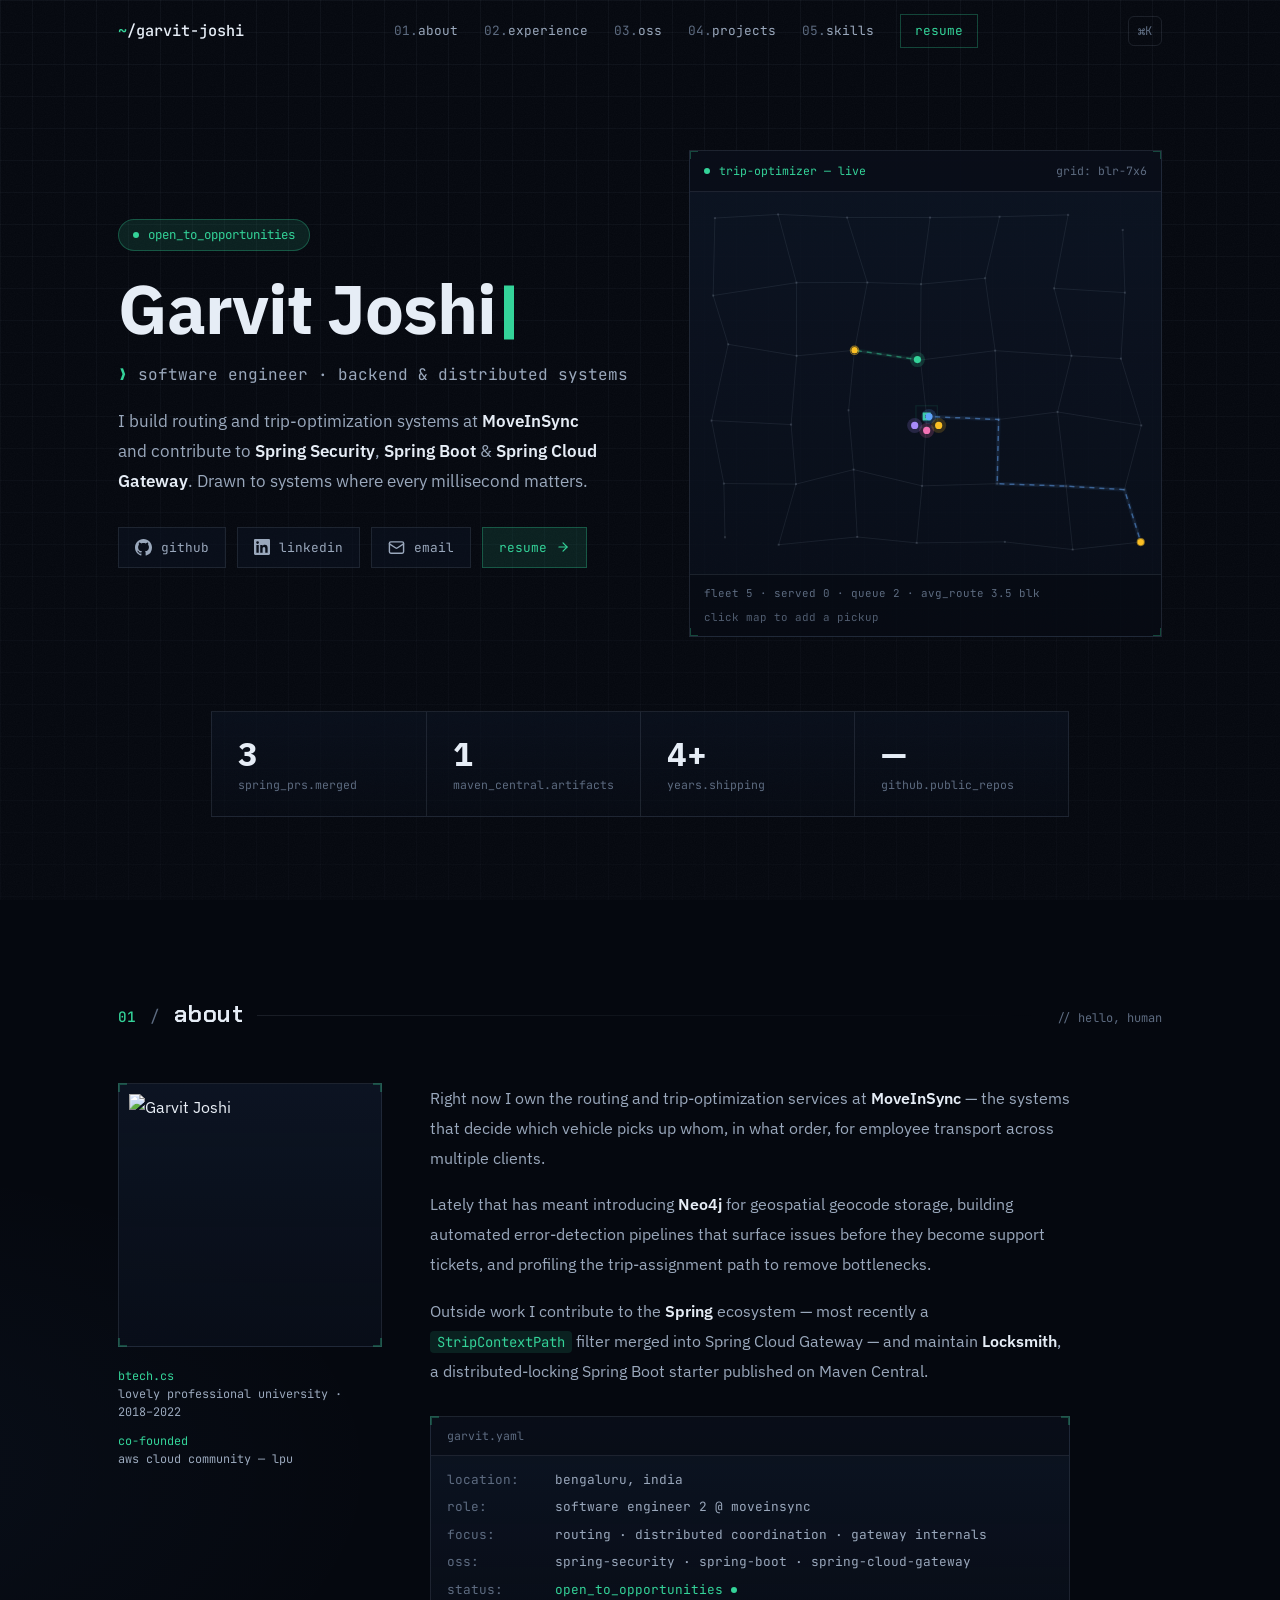
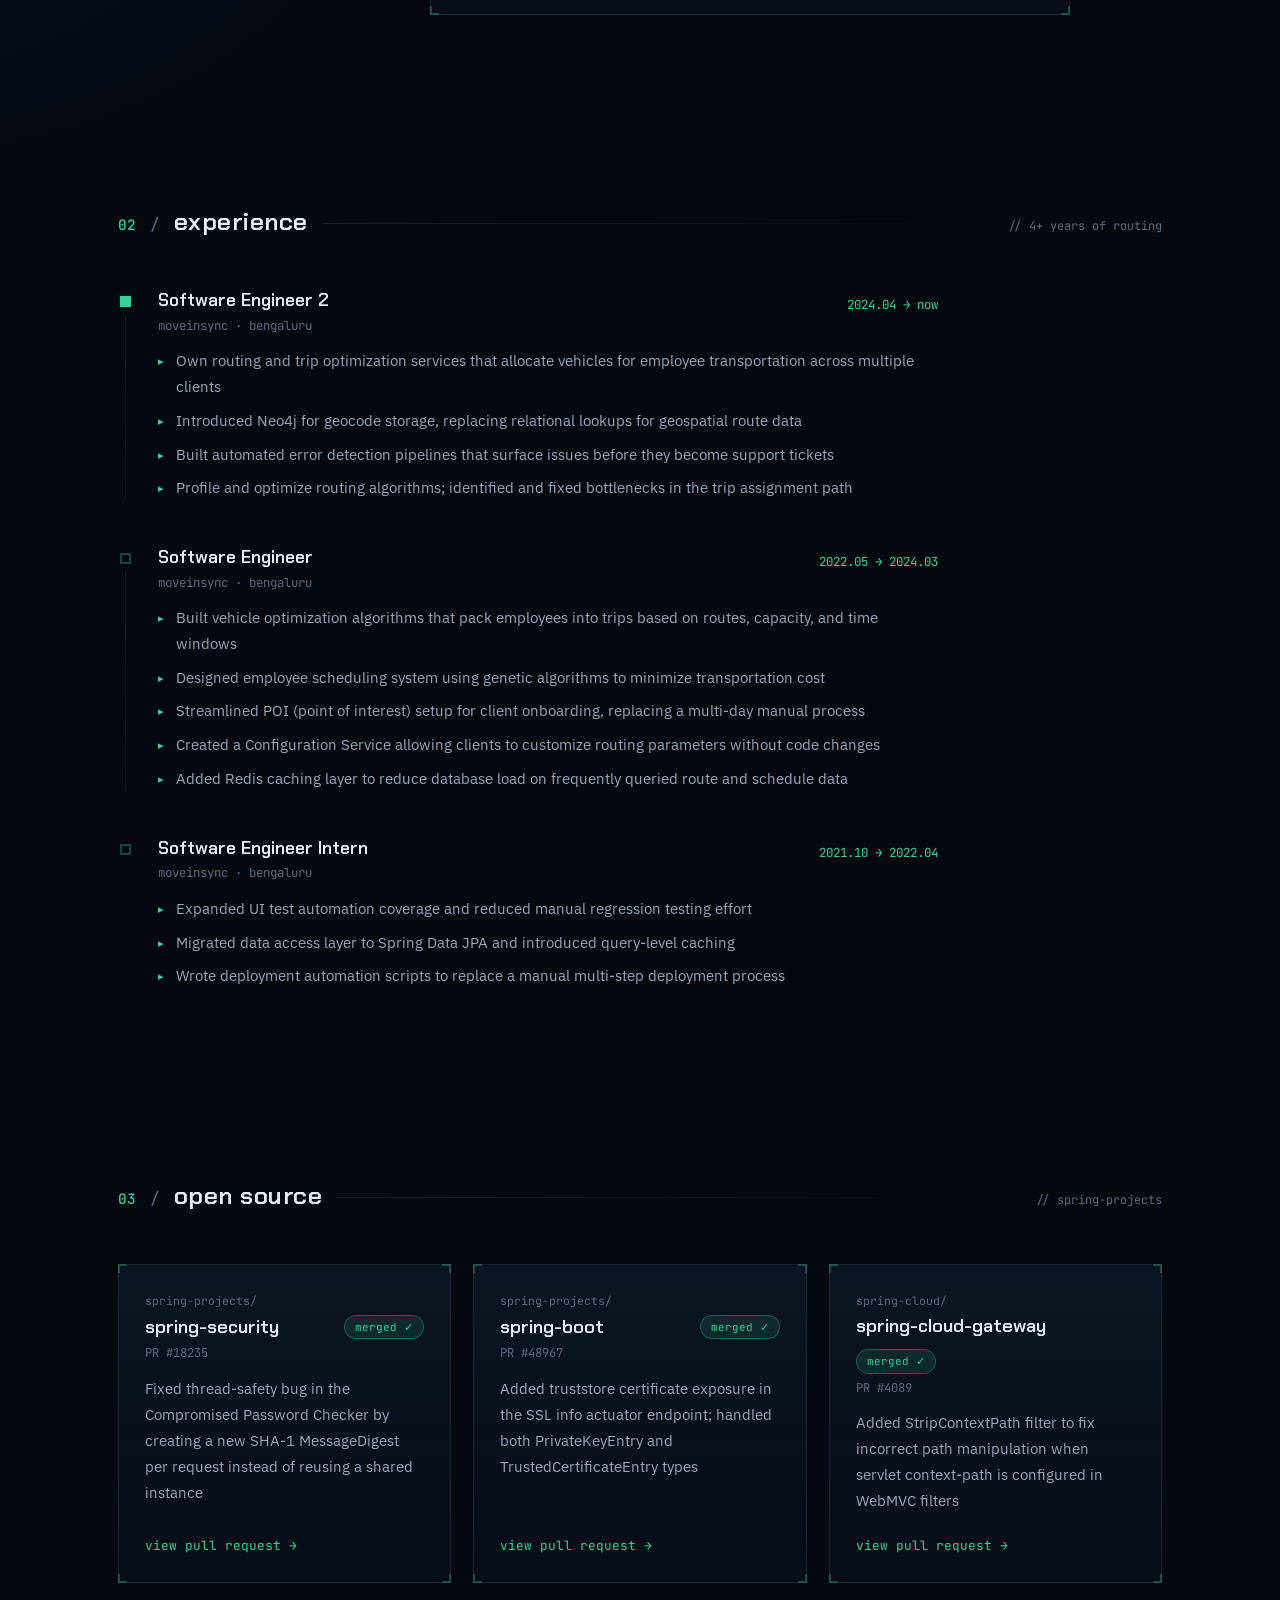
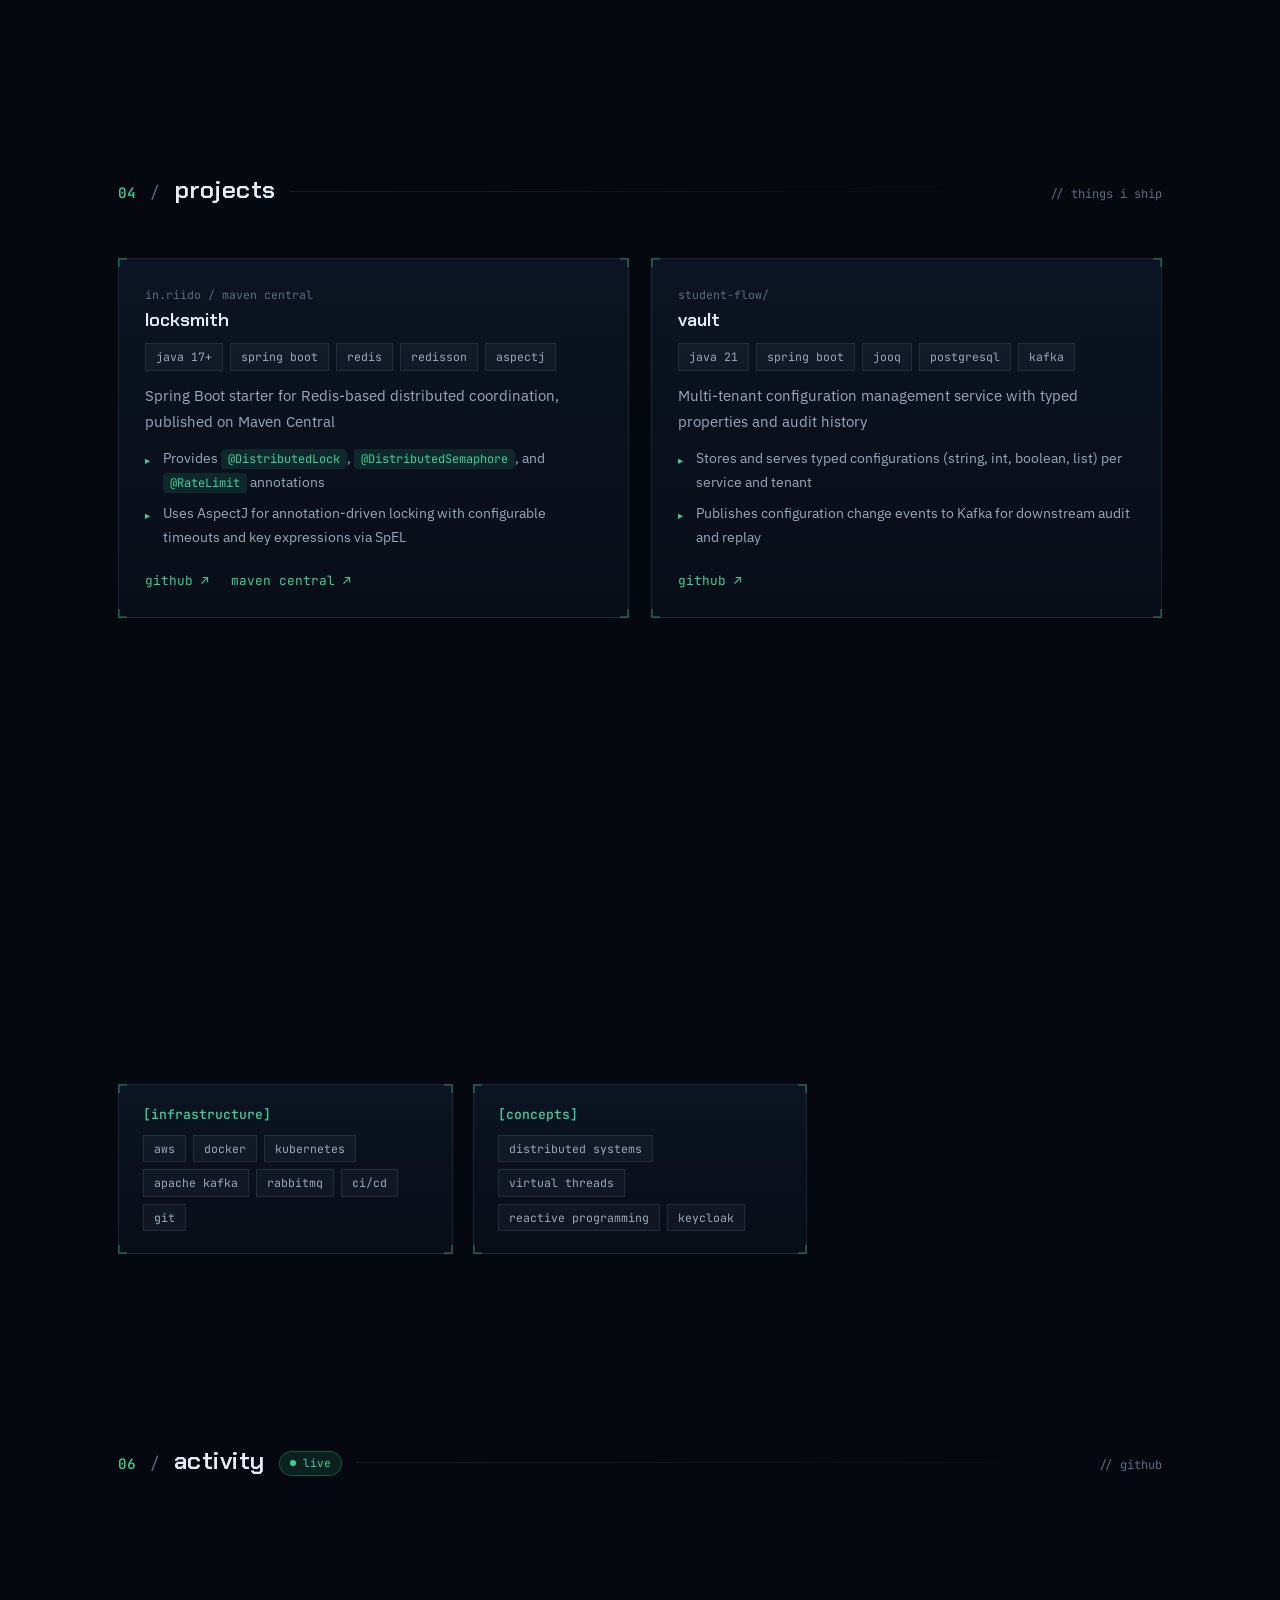
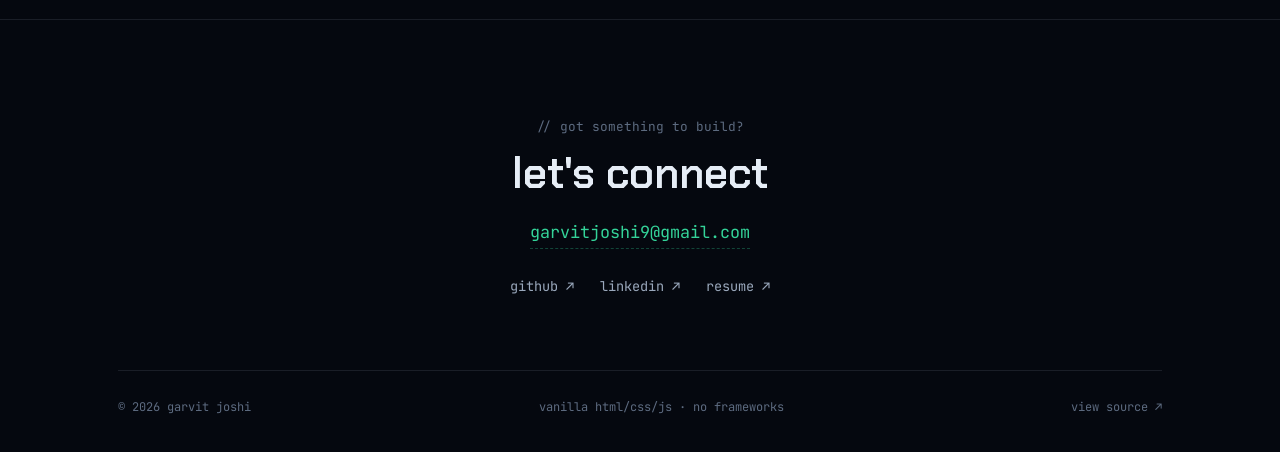
==== commit 41d22f17: "feat: ⌘K terminal with navigation commands Co-Authored-By: Claude Fable 5 <noreply@anthropic.com>" ====
--- a/index.html
+++ b/index.html
@@ -438,7 +438,23 @@
         </div>
     </footer>
 
-    <!-- terminal:mount -->
+    <!-- Terminal overlay (⌘K) -->
+    <div id="terminal" role="dialog" aria-modal="true" aria-label="Terminal" hidden>
+        <div class="term-backdrop" data-term-close></div>
+        <div class="term-window panel">
+            <i class="tick" aria-hidden="true"></i>
+            <div class="term-bar">
+                <span class="term-dots" aria-hidden="true"><i></i><i></i><i></i></span>
+                <span class="term-title">garvit@portfolio: ~</span>
+                <button class="term-close" data-term-close aria-label="Close terminal">✕</button>
+            </div>
+            <div id="term-out"></div>
+            <div class="term-input-row">
+                <label for="term-in" class="term-ps1">garvit@portfolio:~$</label>
+                <input id="term-in" autocomplete="off" autocapitalize="off" spellcheck="false" aria-label="Terminal input">
+            </div>
+        </div>
+    </div>
 
 </body>
 </html>
--- a/css/Main.css
+++ b/css/Main.css
@@ -1251,6 +1251,185 @@
     }
 }
 
+/* ---------- terminal ---------- */
+#terminal {
+    position: fixed;
+    inset: 0;
+    z-index: 200;
+    display: flex;
+    align-items: flex-start;
+    justify-content: center;
+    padding: 12vh 20px 20px;
+}
+
+#terminal[hidden] {
+    display: none;
+}
+
+.term-backdrop {
+    position: absolute;
+    inset: 0;
+    background: rgba(3, 5, 10, 0.62);
+    backdrop-filter: blur(6px);
+    -webkit-backdrop-filter: blur(6px);
+}
+
+.term-window {
+    position: relative;
+    width: 100%;
+    max-width: 660px;
+    max-height: 64vh;
+    min-height: 280px;
+    display: flex;
+    flex-direction: column;
+    background: rgba(7, 11, 20, 0.97);
+    box-shadow: 0 30px 90px rgba(0, 0, 0, 0.55);
+    animation: termIn 0.18s ease-out;
+}
+
+.term-window:hover {
+    transform: none;
+    border-color: var(--line);
+}
+
+@keyframes termIn {
+    from {
+        transform: translateY(-10px);
+        opacity: 0;
+    }
+}
+
+.term-bar {
+    display: flex;
+    align-items: center;
+    gap: 10px;
+    padding: 8px 12px;
+    border-bottom: 1px solid var(--line);
+    font-family: var(--mono);
+    font-size: 0.72rem;
+    color: var(--ink-3);
+    flex: none;
+}
+
+.term-dots {
+    display: inline-flex;
+    gap: 5px;
+}
+
+.term-dots i {
+    width: 9px;
+    height: 9px;
+    border-radius: 50%;
+    background: rgba(154, 168, 188, 0.22);
+}
+
+.term-dots i:first-child {
+    background: var(--green-line);
+}
+
+.term-title {
+    flex: 1;
+    text-align: center;
+}
+
+.term-close {
+    color: var(--ink-3);
+    font-size: 0.8rem;
+    padding: 2px 6px;
+    transition: color 0.2s;
+}
+
+.term-close:hover {
+    color: var(--ink);
+}
+
+#term-out {
+    flex: 1;
+    overflow-y: auto;
+    padding: 14px 16px;
+    font-family: var(--mono);
+    font-size: 0.8rem;
+    line-height: 1.7;
+    color: var(--ink-2);
+}
+
+#term-out .t-line {
+    white-space: pre-wrap;
+    word-break: break-word;
+}
+
+#term-out .t-echo {
+    color: var(--ink);
+    margin-top: 6px;
+}
+
+#term-out .t-ps1,
+.term-ps1 {
+    color: var(--green);
+}
+
+#term-out .t-ok {
+    color: var(--green);
+}
+
+#term-out .t-dim {
+    color: var(--ink-3);
+}
+
+#term-out .t-err {
+    color: #f87171;
+}
+
+#term-out a {
+    color: var(--green);
+    border-bottom: 1px dashed var(--green-line);
+}
+
+.term-input-row {
+    display: flex;
+    align-items: center;
+    gap: 10px;
+    padding: 11px 16px;
+    border-top: 1px solid var(--line);
+    font-family: var(--mono);
+    font-size: 0.8rem;
+    flex: none;
+}
+
+.term-ps1 {
+    white-space: nowrap;
+}
+
+#term-in {
+    flex: 1;
+    background: none;
+    border: none;
+    outline: none;
+    color: var(--ink);
+    font: inherit;
+    caret-color: var(--green);
+    min-width: 0;
+}
+
+@media (max-width: 640px) {
+    #terminal {
+        padding: 7vh 10px 10px;
+    }
+
+    .term-window {
+        max-height: 74vh;
+    }
+
+    .term-ps1 {
+        display: none;
+    }
+
+    #term-out,
+    .term-input-row {
+        font-size: 0.75rem;
+    }
+}
+
 /* ---------- reduced motion ---------- */
 @media (prefers-reduced-motion: reduce) {
     *, *::before, *::after {
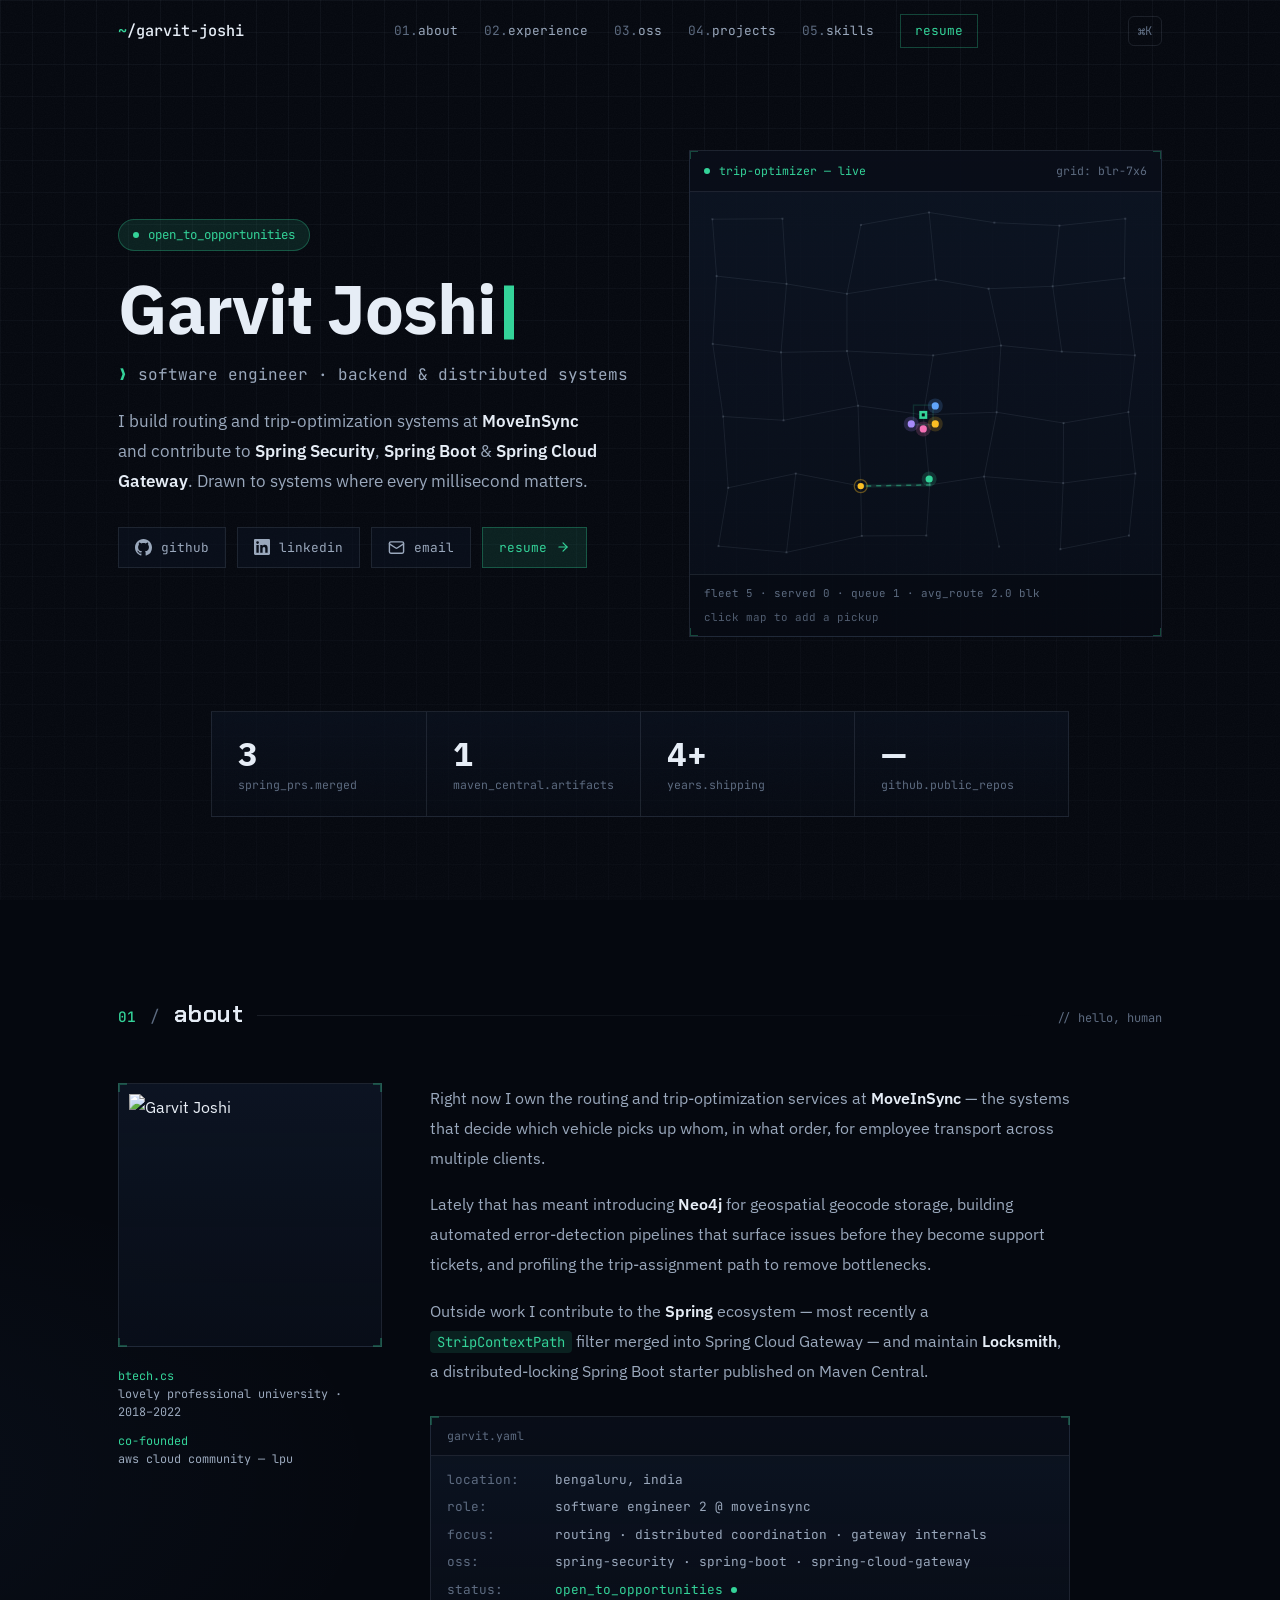
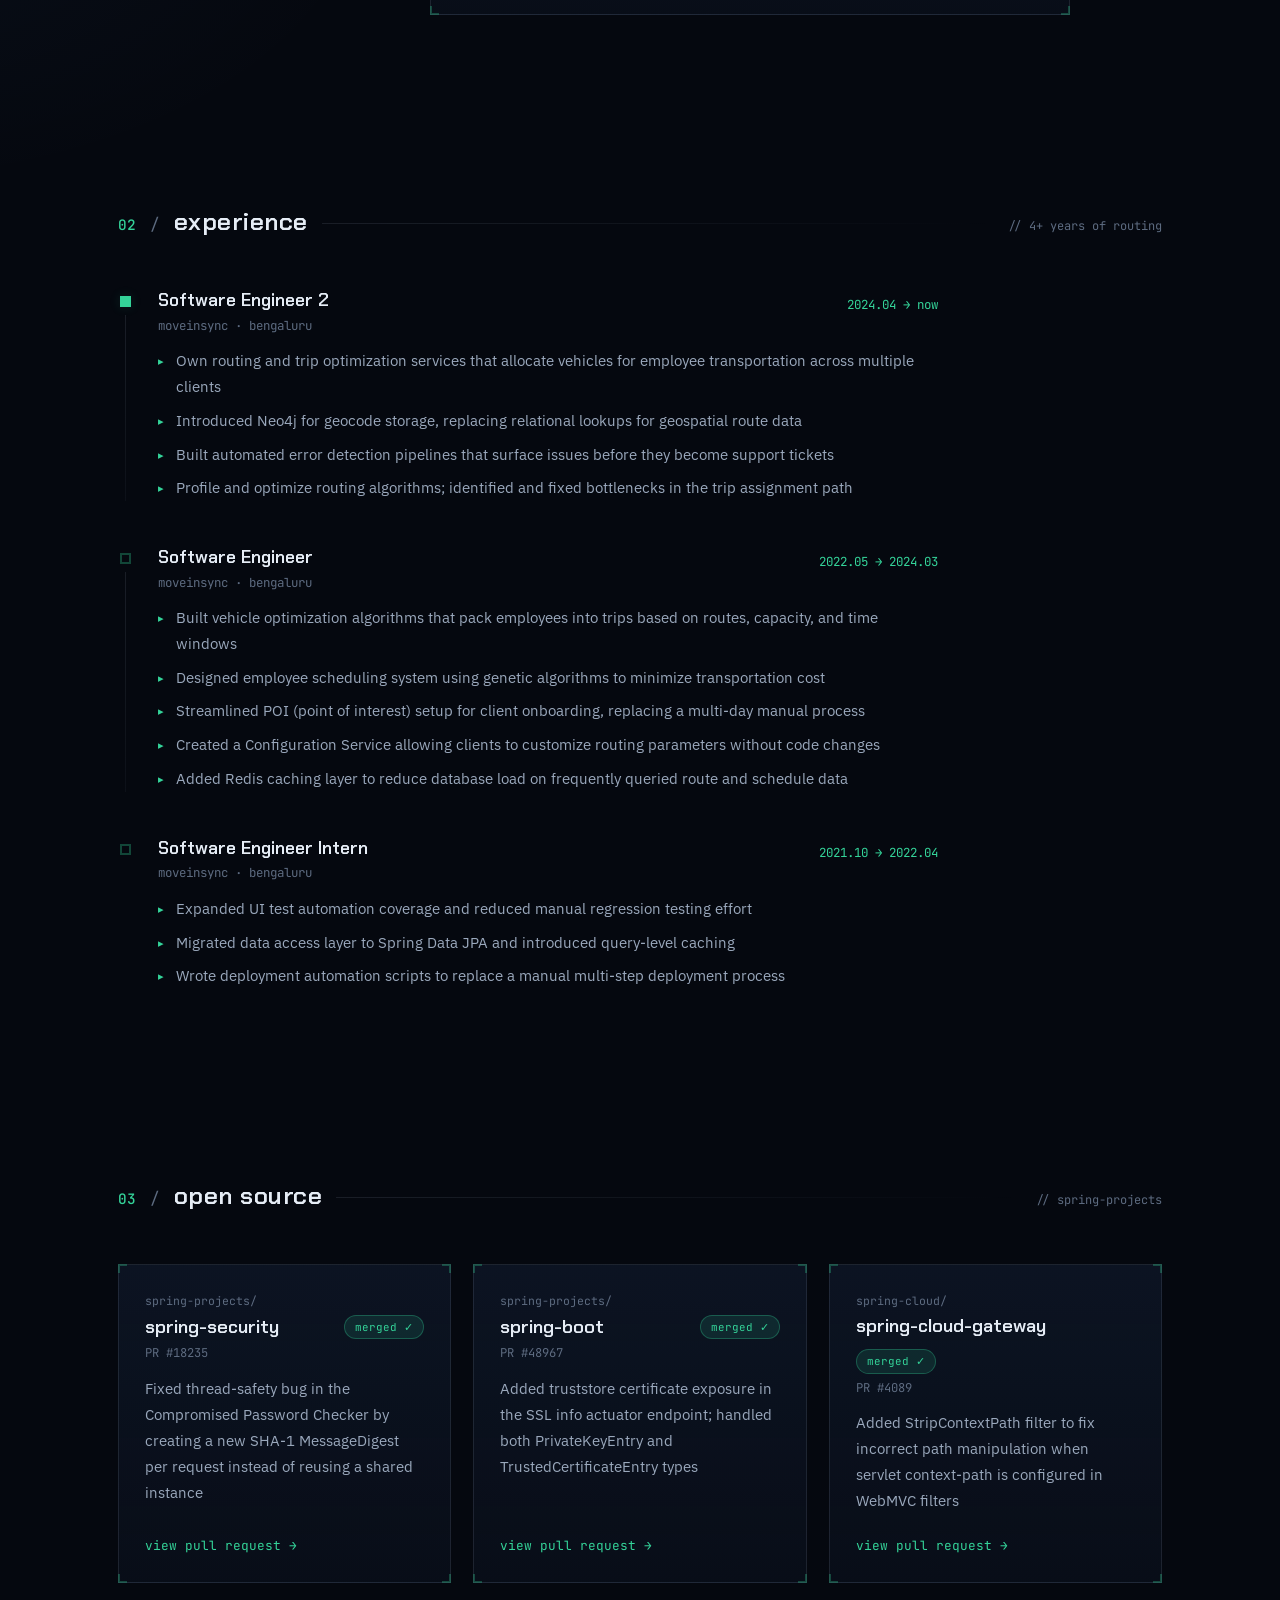
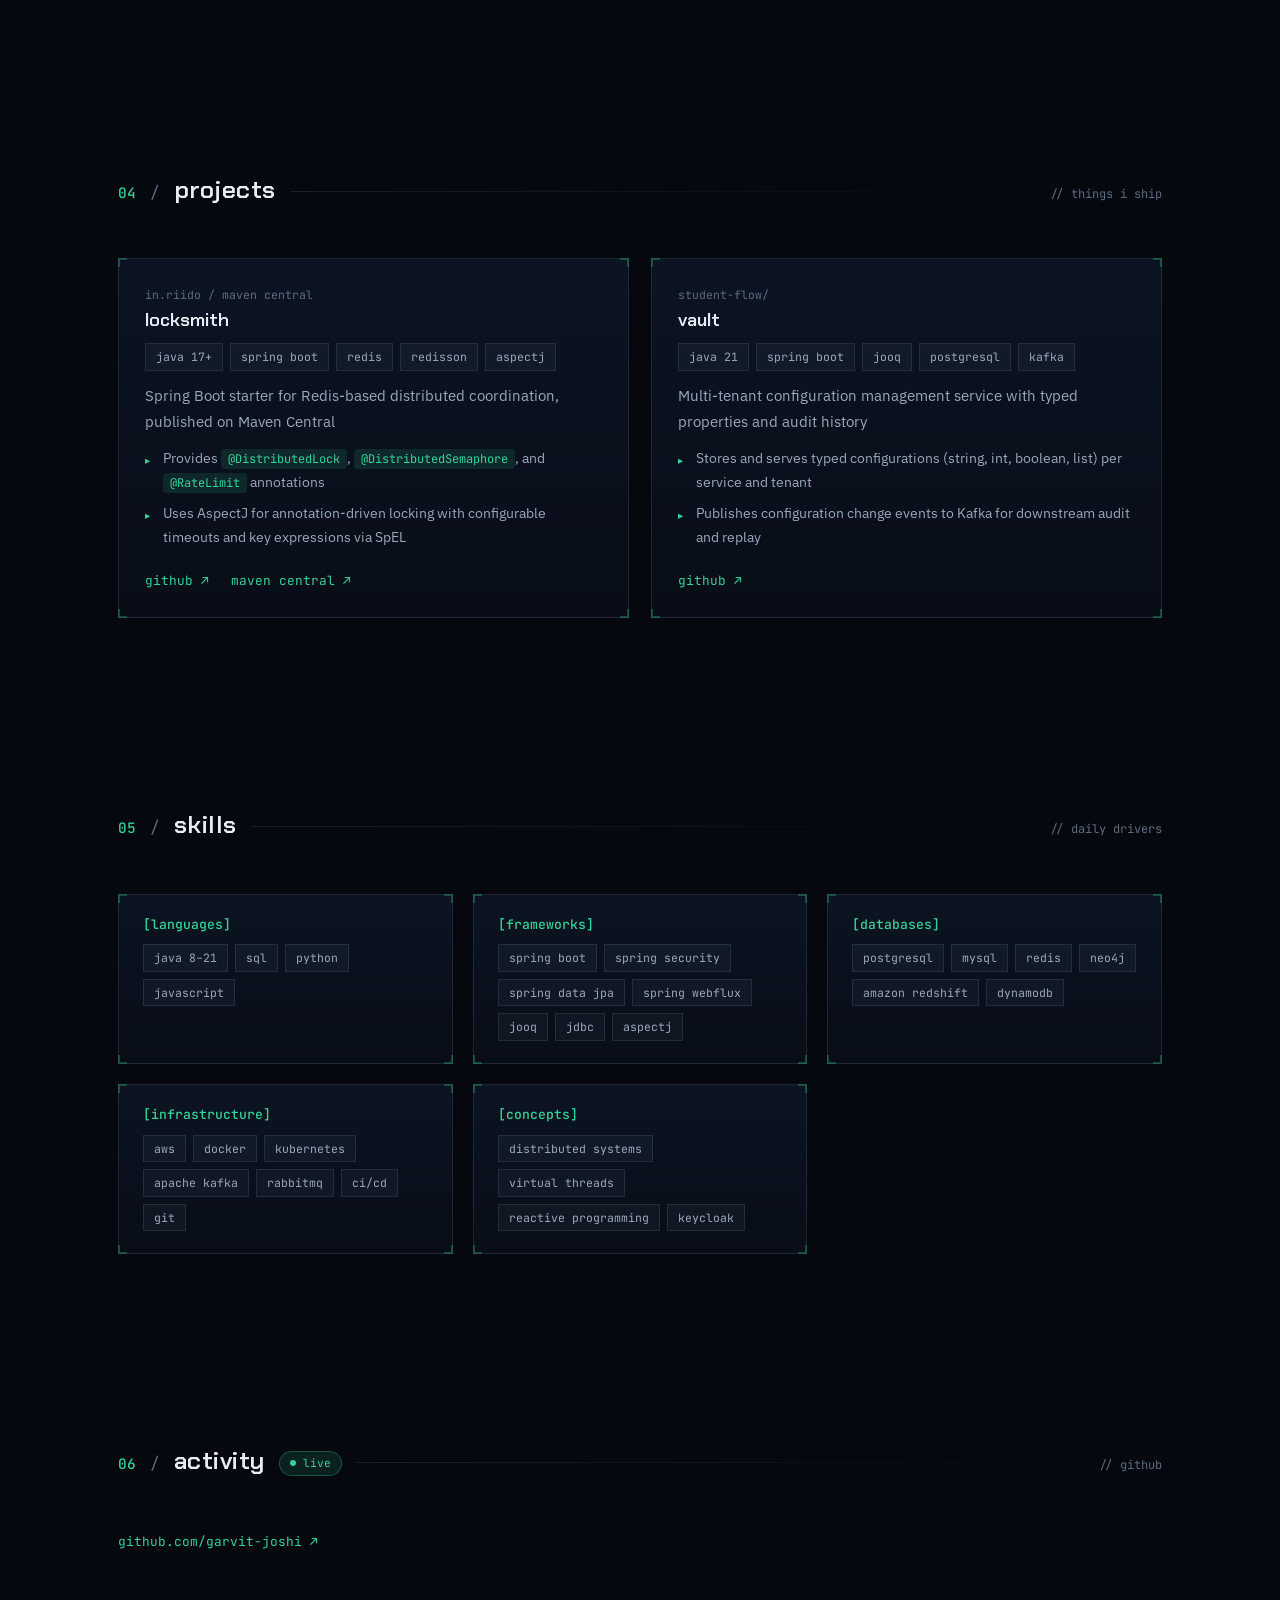
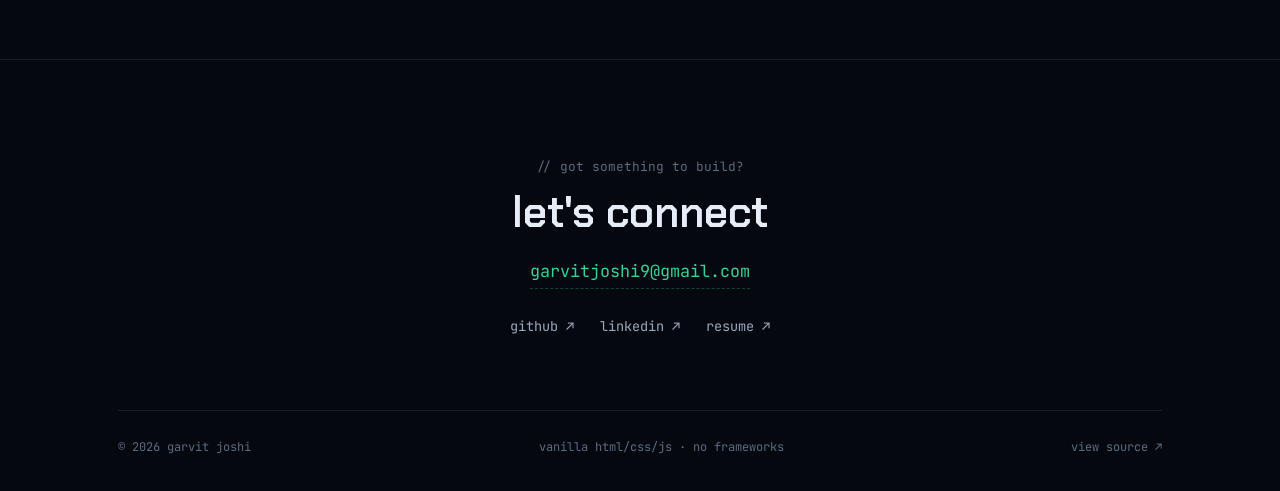
==== commit 09746b90: "feat: live github activity — heatmap, recently-pushed repos, live metric Co-Authored-By: Claude Fabl" ====
--- a/index.html
+++ b/index.html
@@ -411,7 +411,15 @@
                     <span class="sec-rule" aria-hidden="true"></span>
                     <span class="sec-cmt" aria-hidden="true">// github</span>
                 </header>
-                <!-- content:activity -->
+                <div class="activity-body reveal">
+                    <div class="gh-summary-row">
+                        <p id="gh-summary" class="gh-summary">contributions, last 12 months</p>
+                        <a class="link-arrow" href="https://github.com/garvit-joshi/" target="_blank" rel="noopener noreferrer">github.com/garvit-joshi ↗</a>
+                    </div>
+                    <div id="gh-heatmap" class="gh-heatmap" role="img" aria-label="GitHub contribution heatmap for the last 12 months"></div>
+                    <p class="gh-repos-label" id="gh-repos-label" hidden>recently_pushed:</p>
+                    <div id="gh-repos-row" class="gh-repos"></div>
+                </div>
             </div>
         </section>
 
--- a/css/Main.css
+++ b/css/Main.css
@@ -1251,6 +1251,116 @@
     }
 }
 
+/* ---------- activity (live github) ---------- */
+.gh-summary-row {
+    display: flex;
+    justify-content: space-between;
+    align-items: baseline;
+    flex-wrap: wrap;
+    gap: 8px;
+    margin-bottom: 18px;
+}
+
+.gh-summary {
+    font-family: var(--mono);
+    font-size: 0.85rem;
+    color: var(--ink-2);
+}
+
+.gh-heatmap {
+    display: none;
+    grid-auto-flow: column;
+    grid-template-rows: repeat(7, 11px);
+    grid-auto-columns: 11px;
+    gap: 3px;
+    padding: 18px;
+    border: 1px solid var(--line);
+    background: linear-gradient(180deg, rgba(13, 21, 36, 0.6), rgba(10, 16, 28, 0.35));
+    overflow-x: auto;
+    margin-bottom: 22px;
+}
+
+.gh-heatmap.on {
+    display: grid;
+}
+
+.gh-heatmap i {
+    width: 11px;
+    height: 11px;
+    border-radius: 2px;
+    background: rgba(154, 168, 188, 0.08);
+}
+
+.gh-heatmap .lv1 { background: rgba(52, 211, 153, 0.25); }
+.gh-heatmap .lv2 { background: rgba(52, 211, 153, 0.45); }
+.gh-heatmap .lv3 { background: rgba(52, 211, 153, 0.7); }
+.gh-heatmap .lv4 { background: var(--green); }
+
+.gh-repos-label {
+    font-family: var(--mono);
+    font-size: 0.75rem;
+    color: var(--ink-3);
+    margin-bottom: 10px;
+}
+
+.gh-repos {
+    display: grid;
+    grid-template-columns: repeat(auto-fit, minmax(210px, 1fr));
+    gap: 14px;
+}
+
+.gh-repos:empty {
+    display: none;
+}
+
+.gh-repo {
+    padding: 14px 16px;
+    display: flex;
+    flex-direction: column;
+    gap: 8px;
+}
+
+.gh-repo-name {
+    font-family: var(--mono);
+    font-size: 0.8rem;
+    color: var(--ink);
+    word-break: break-word;
+}
+
+.gh-repo-meta {
+    display: flex;
+    align-items: center;
+    gap: 14px;
+    font-family: var(--mono);
+    font-size: 0.72rem;
+    color: var(--ink-3);
+}
+
+.gh-lang {
+    display: inline-flex;
+    align-items: center;
+    gap: 6px;
+}
+
+.gh-lang i {
+    width: 8px;
+    height: 8px;
+    border-radius: 50%;
+}
+
+@media (max-width: 640px) {
+    .gh-heatmap {
+        grid-template-rows: repeat(7, 9px);
+        grid-auto-columns: 9px;
+        padding: 12px;
+    }
+
+    .gh-heatmap i {
+        width: 9px;
+        height: 9px;
+    }
+}
+
 /* ---------- terminal ---------- */
 #terminal {
     position: fixed;
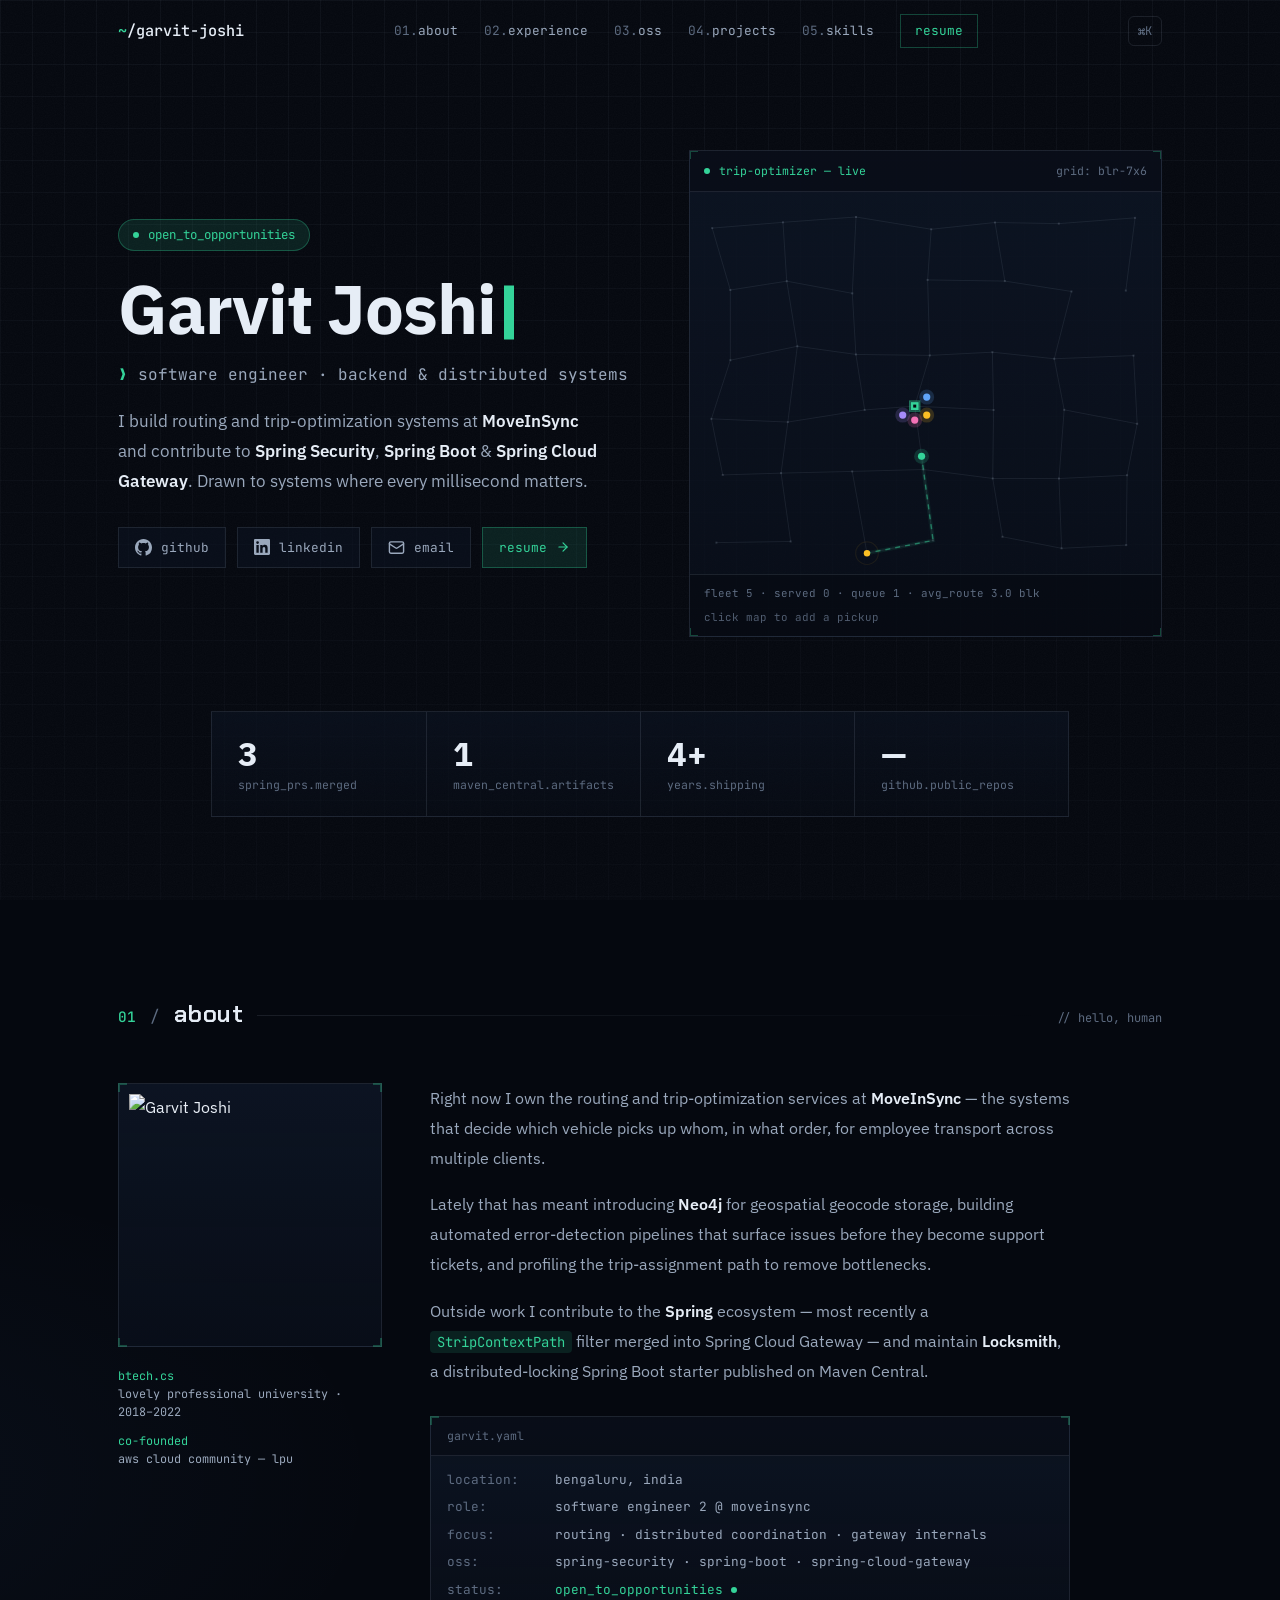
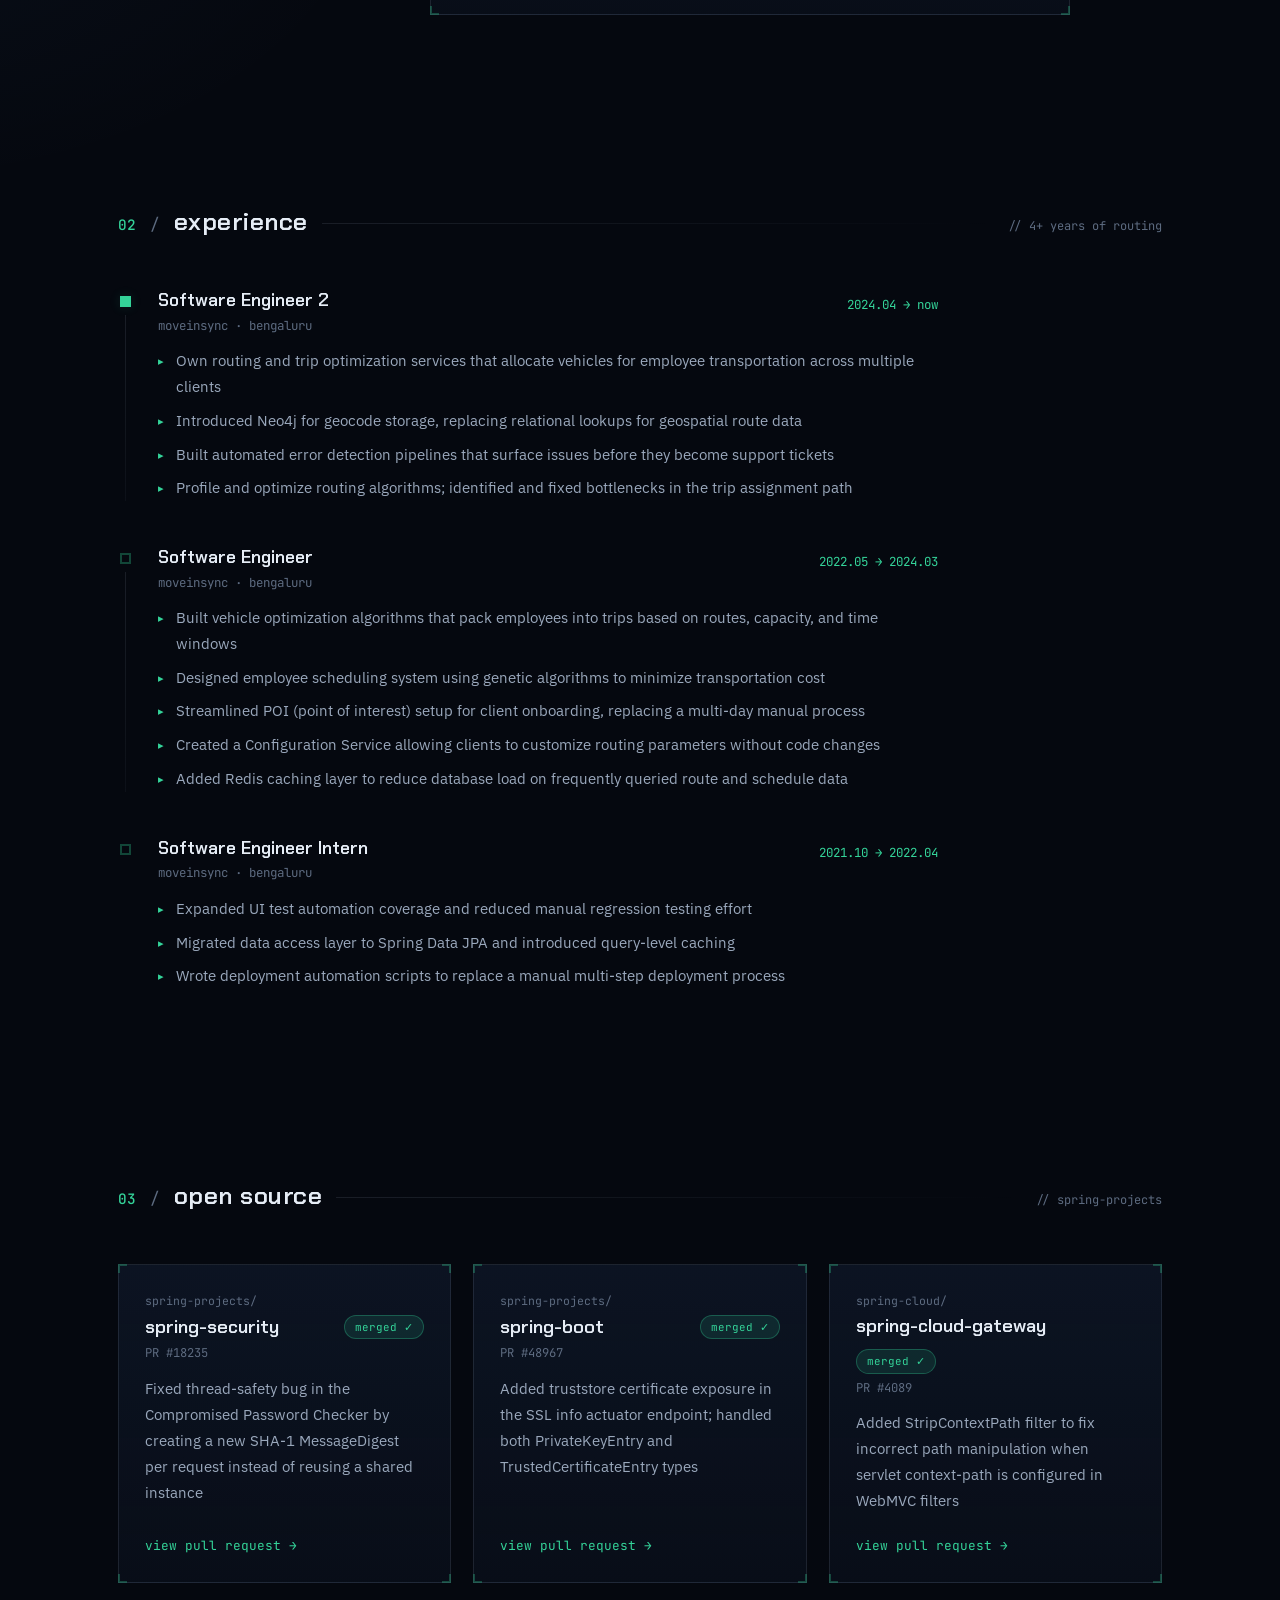
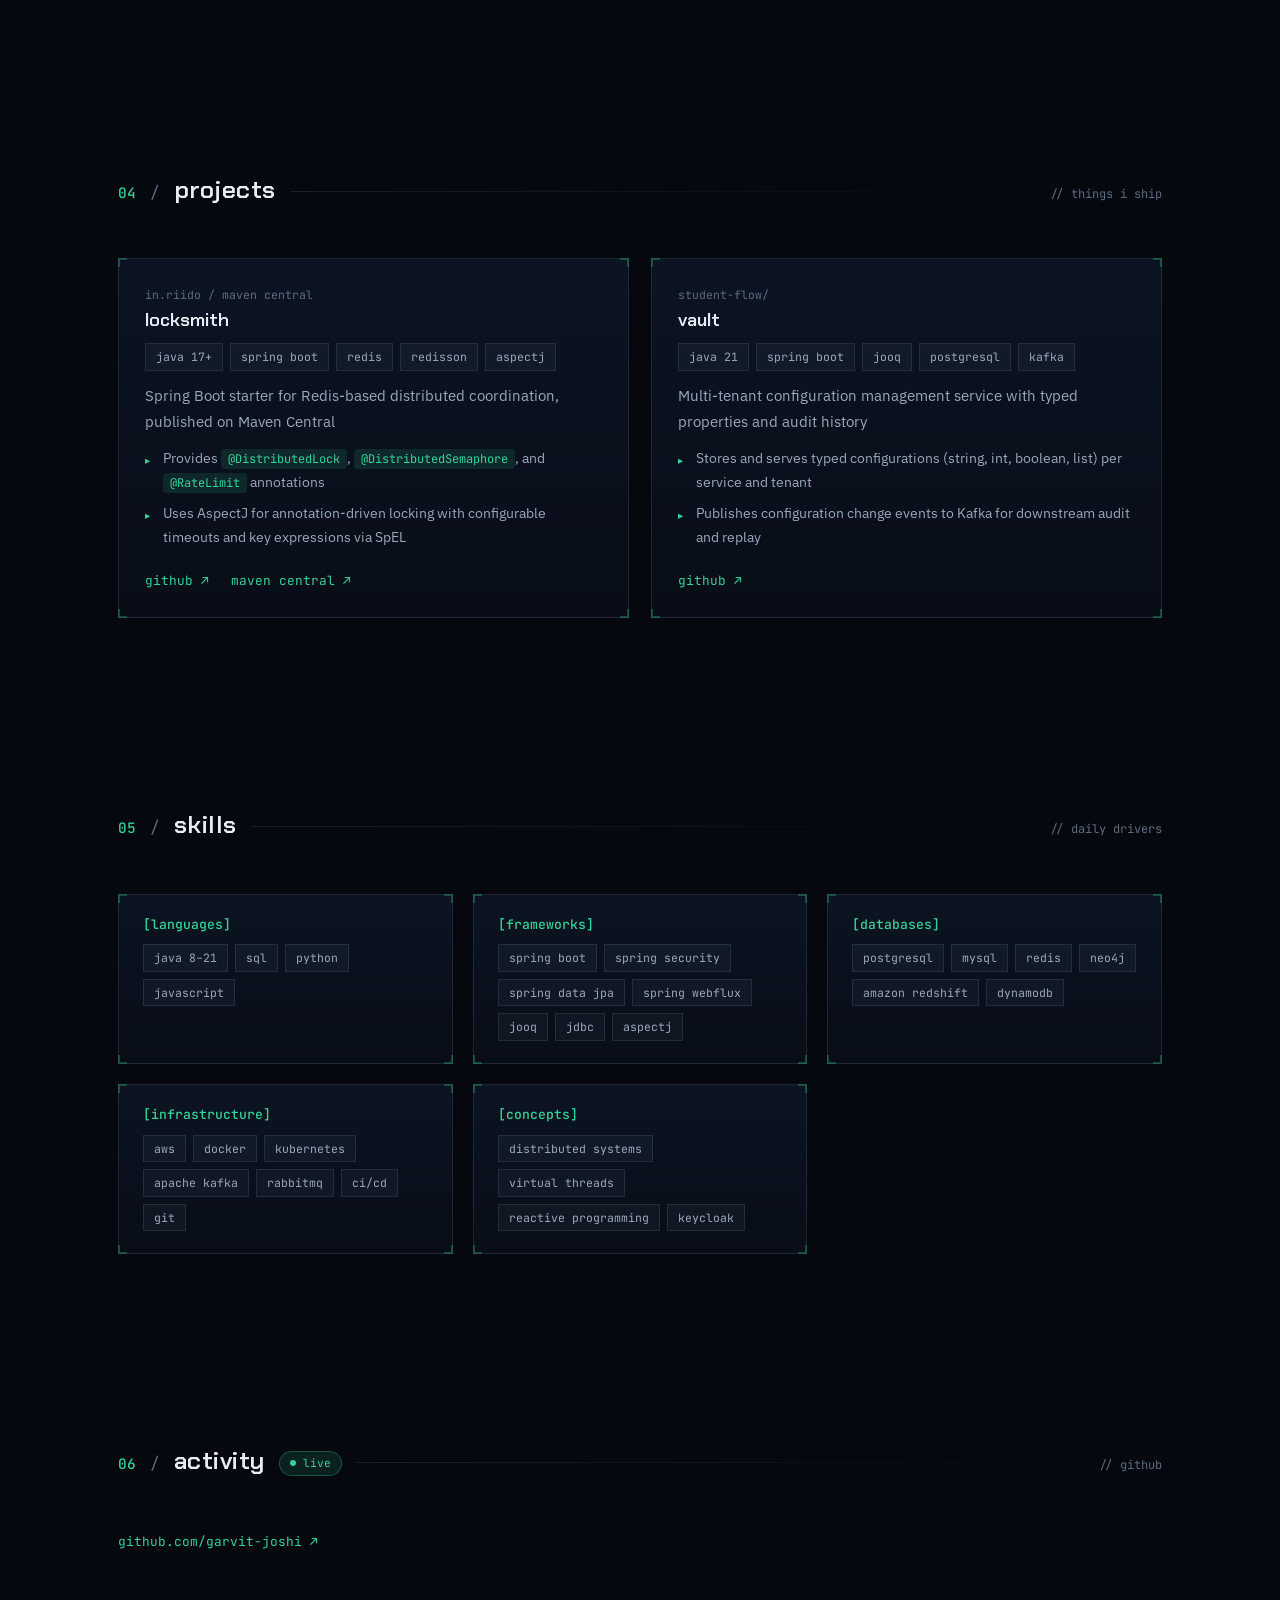
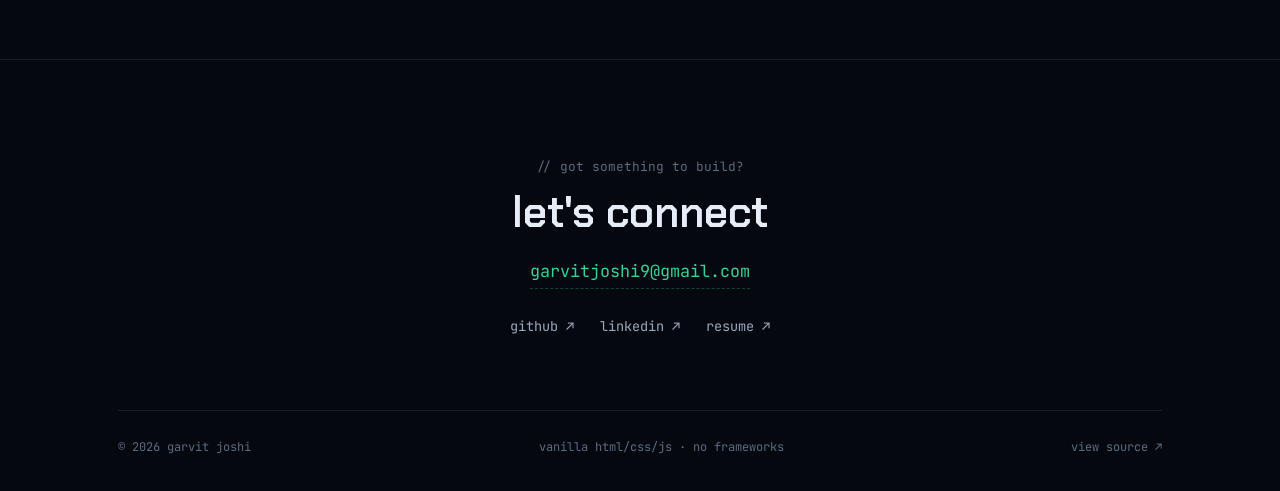
==== commit 2ca3d333: "feat: systems-console redesign — polish, no-js metric values, readme Co-Authored-By: Claude Fable 5 " ====
--- a/index.html
+++ b/index.html
@@ -110,15 +110,15 @@
             <div class="wrap">
                 <div class="metrics reveal">
                     <div class="metric">
-                        <span class="metric-val" data-count="3">0</span>
+                        <span class="metric-val" data-count="3">3</span>
                         <span class="metric-label">spring_prs.merged</span>
                     </div>
                     <div class="metric">
-                        <span class="metric-val" data-count="1">0</span>
+                        <span class="metric-val" data-count="1">1</span>
                         <span class="metric-label">maven_central.artifacts</span>
                     </div>
                     <div class="metric">
-                        <span class="metric-val" data-count="4" data-suffix="+">0</span>
+                        <span class="metric-val" data-count="4" data-suffix="+">4+</span>
                         <span class="metric-label">years.shipping</span>
                     </div>
                     <div class="metric">
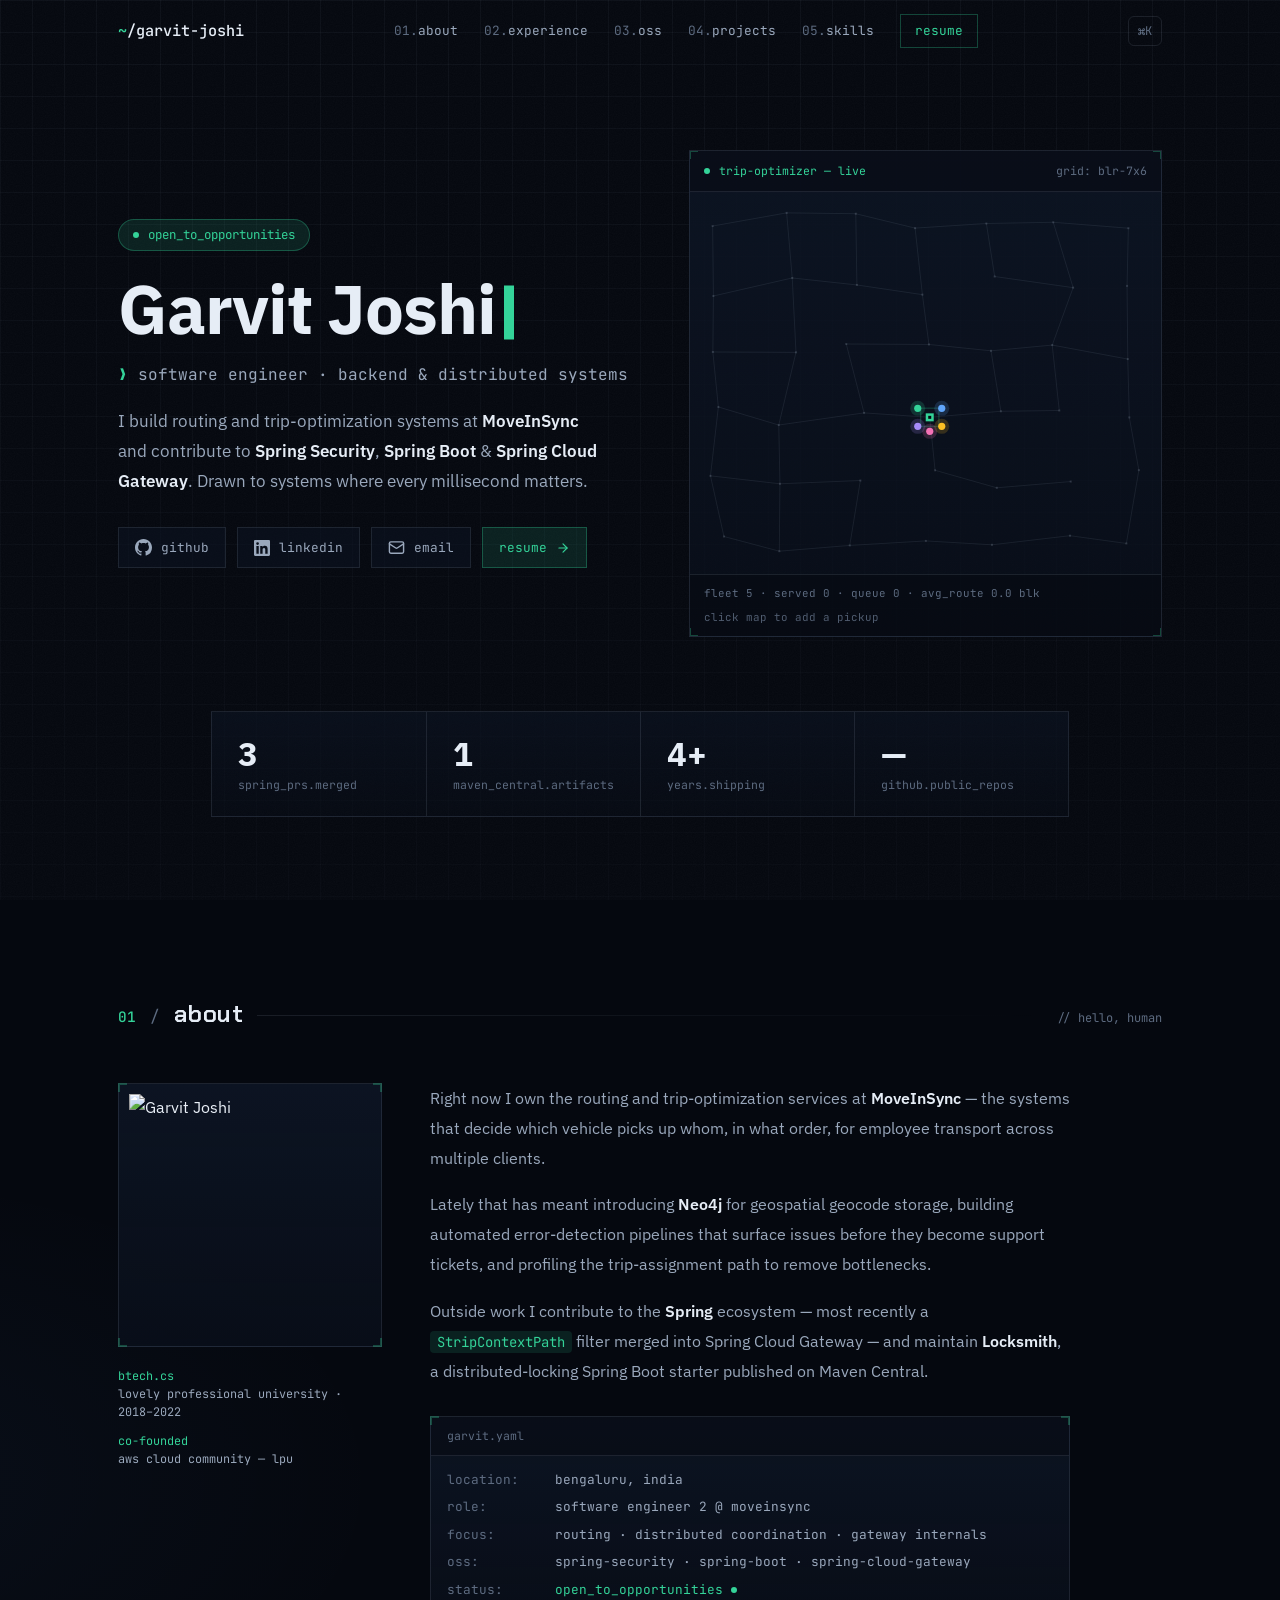
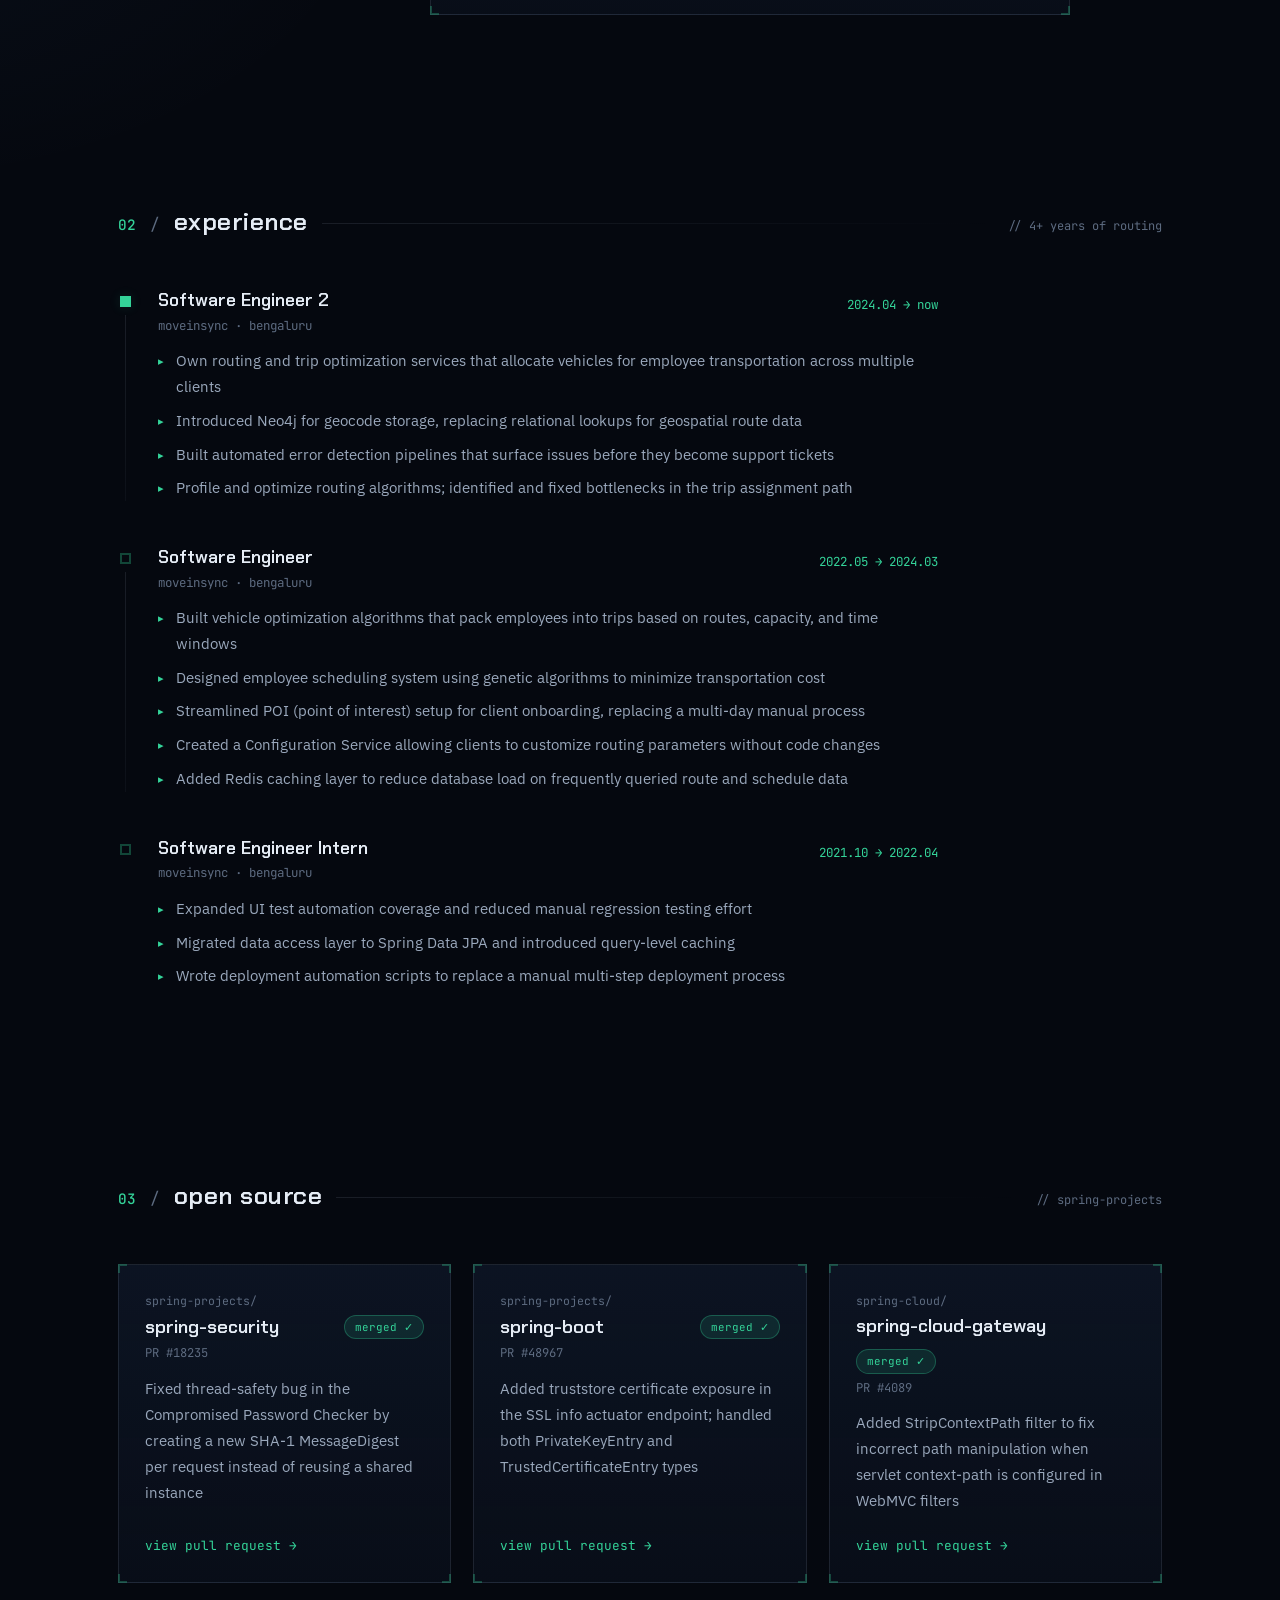
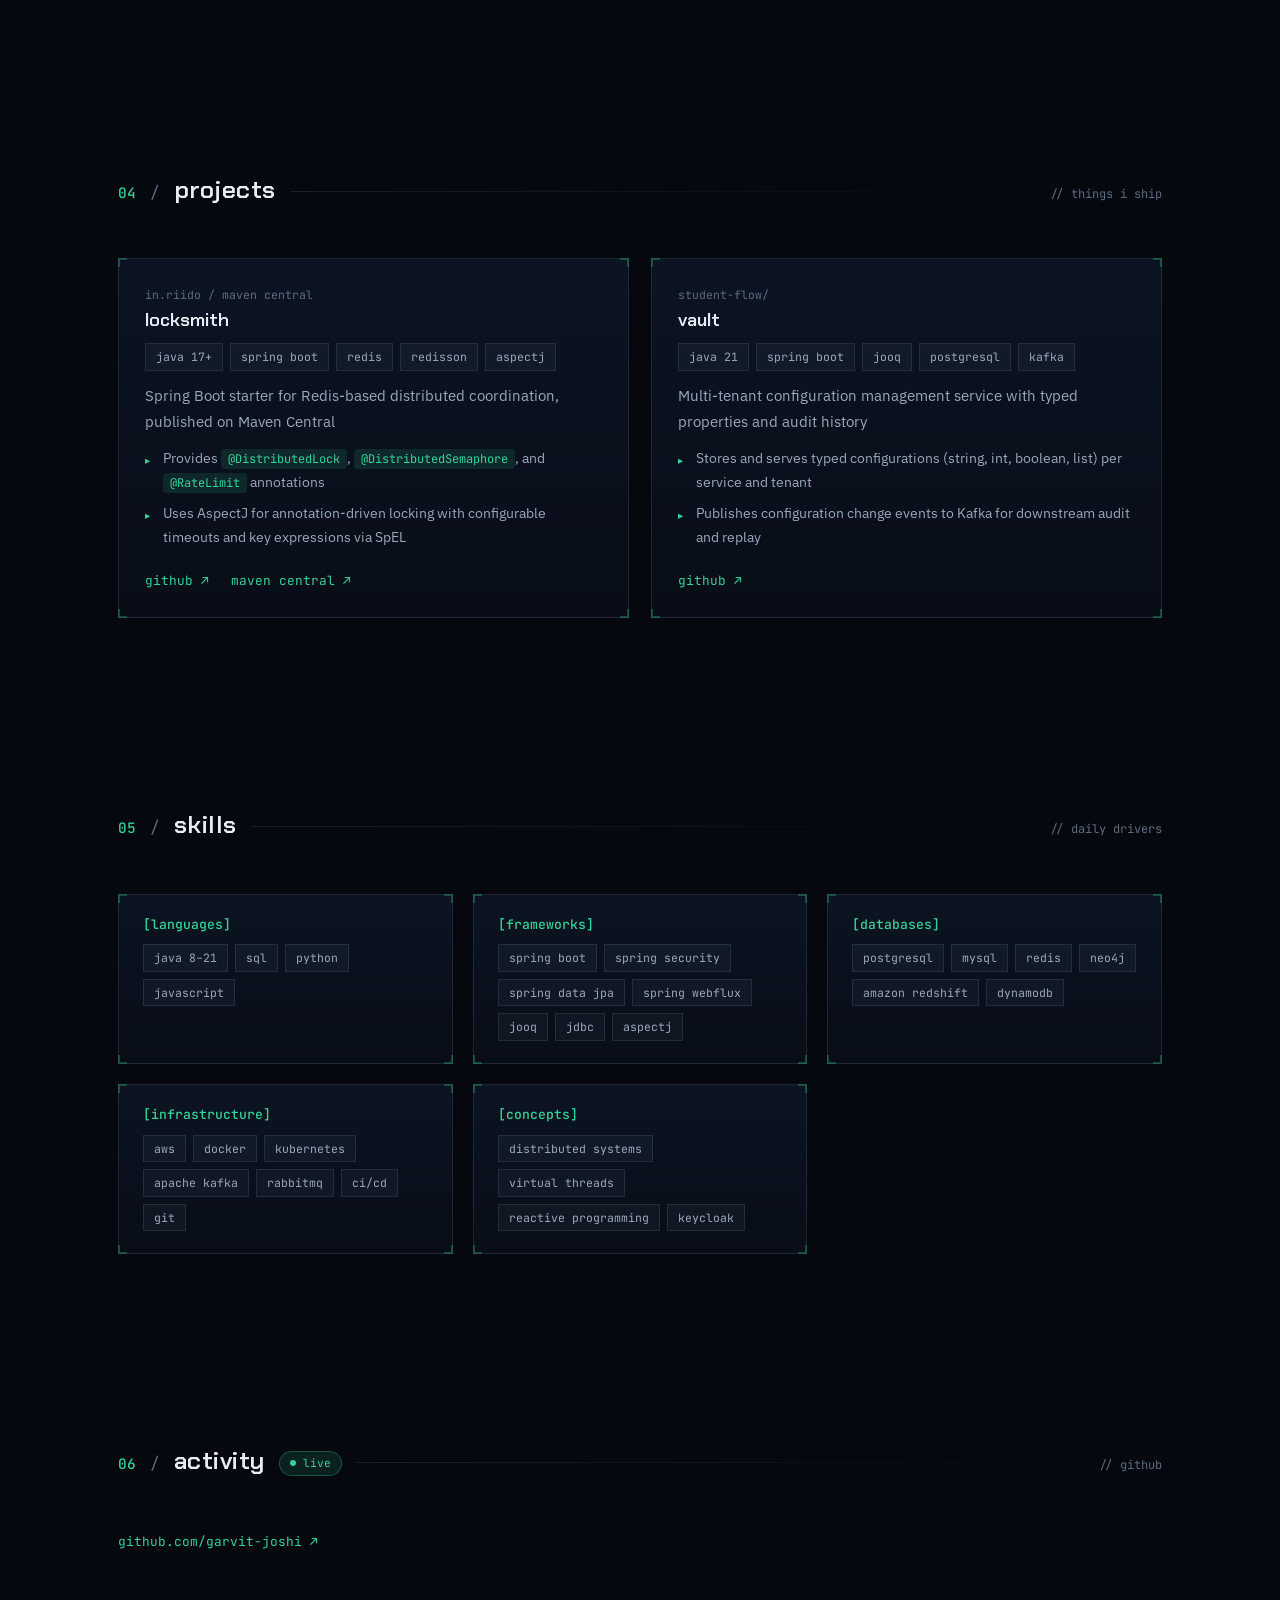
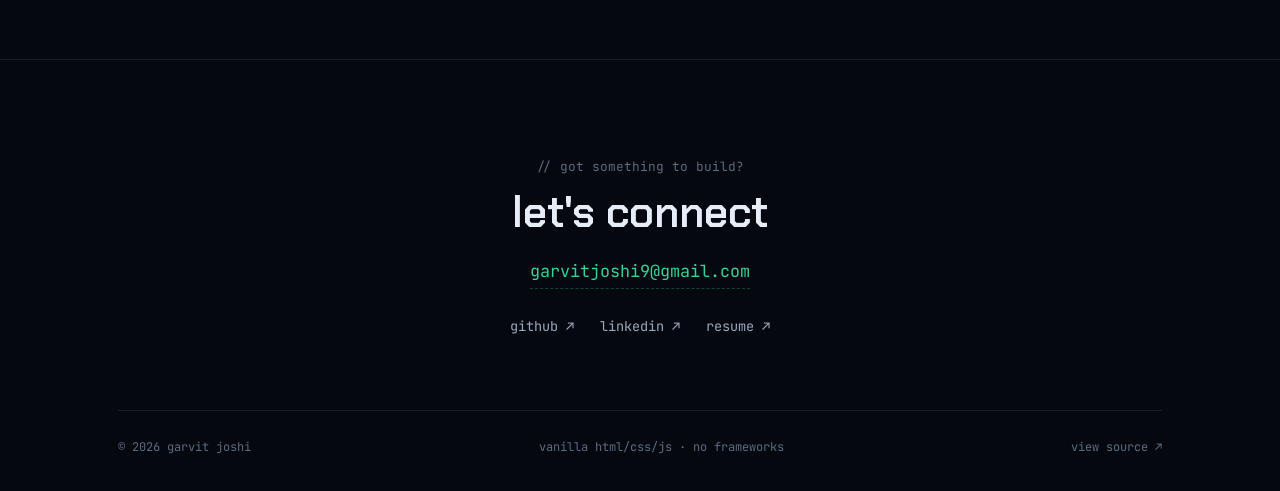
==== commit 8410ae24: "feat: type out hero name on load with terminal caret Also fix negative arc radius crash in the sim's" ====
--- a/index.html
+++ b/index.html
@@ -64,7 +64,7 @@
             <div class="wrap hero-grid">
                 <div class="hero-copy">
                     <p class="hero-status fade-up"><span class="pulse" aria-hidden="true"></span>open_to_opportunities</p>
-                    <h1 class="hero-name fade-up d1">Garvit Joshi<span class="caret" aria-hidden="true"></span></h1>
+                    <h1 class="hero-name fade-up d1" aria-label="Garvit Joshi"><span id="typed-name">Garvit Joshi</span><span class="caret" aria-hidden="true"></span></h1>
                     <p class="hero-role fade-up d2"><span class="prompt" aria-hidden="true">❯</span> software engineer · backend &amp; distributed systems</p>
                     <p class="hero-bio fade-up d3">
                         I build routing and trip-optimization systems at <strong>MoveInSync</strong>
--- a/css/Main.css
+++ b/css/Main.css
@@ -621,6 +621,12 @@
     50% { opacity: 0; }
 }
 
+/* cursor stays solid while typing, blinks once done */
+.caret.typing {
+    animation: none;
+    opacity: 1;
+}
+
 .hero-role {
     font-family: var(--mono);
     font-size: clamp(0.85rem, 1.6vw, 1rem);
